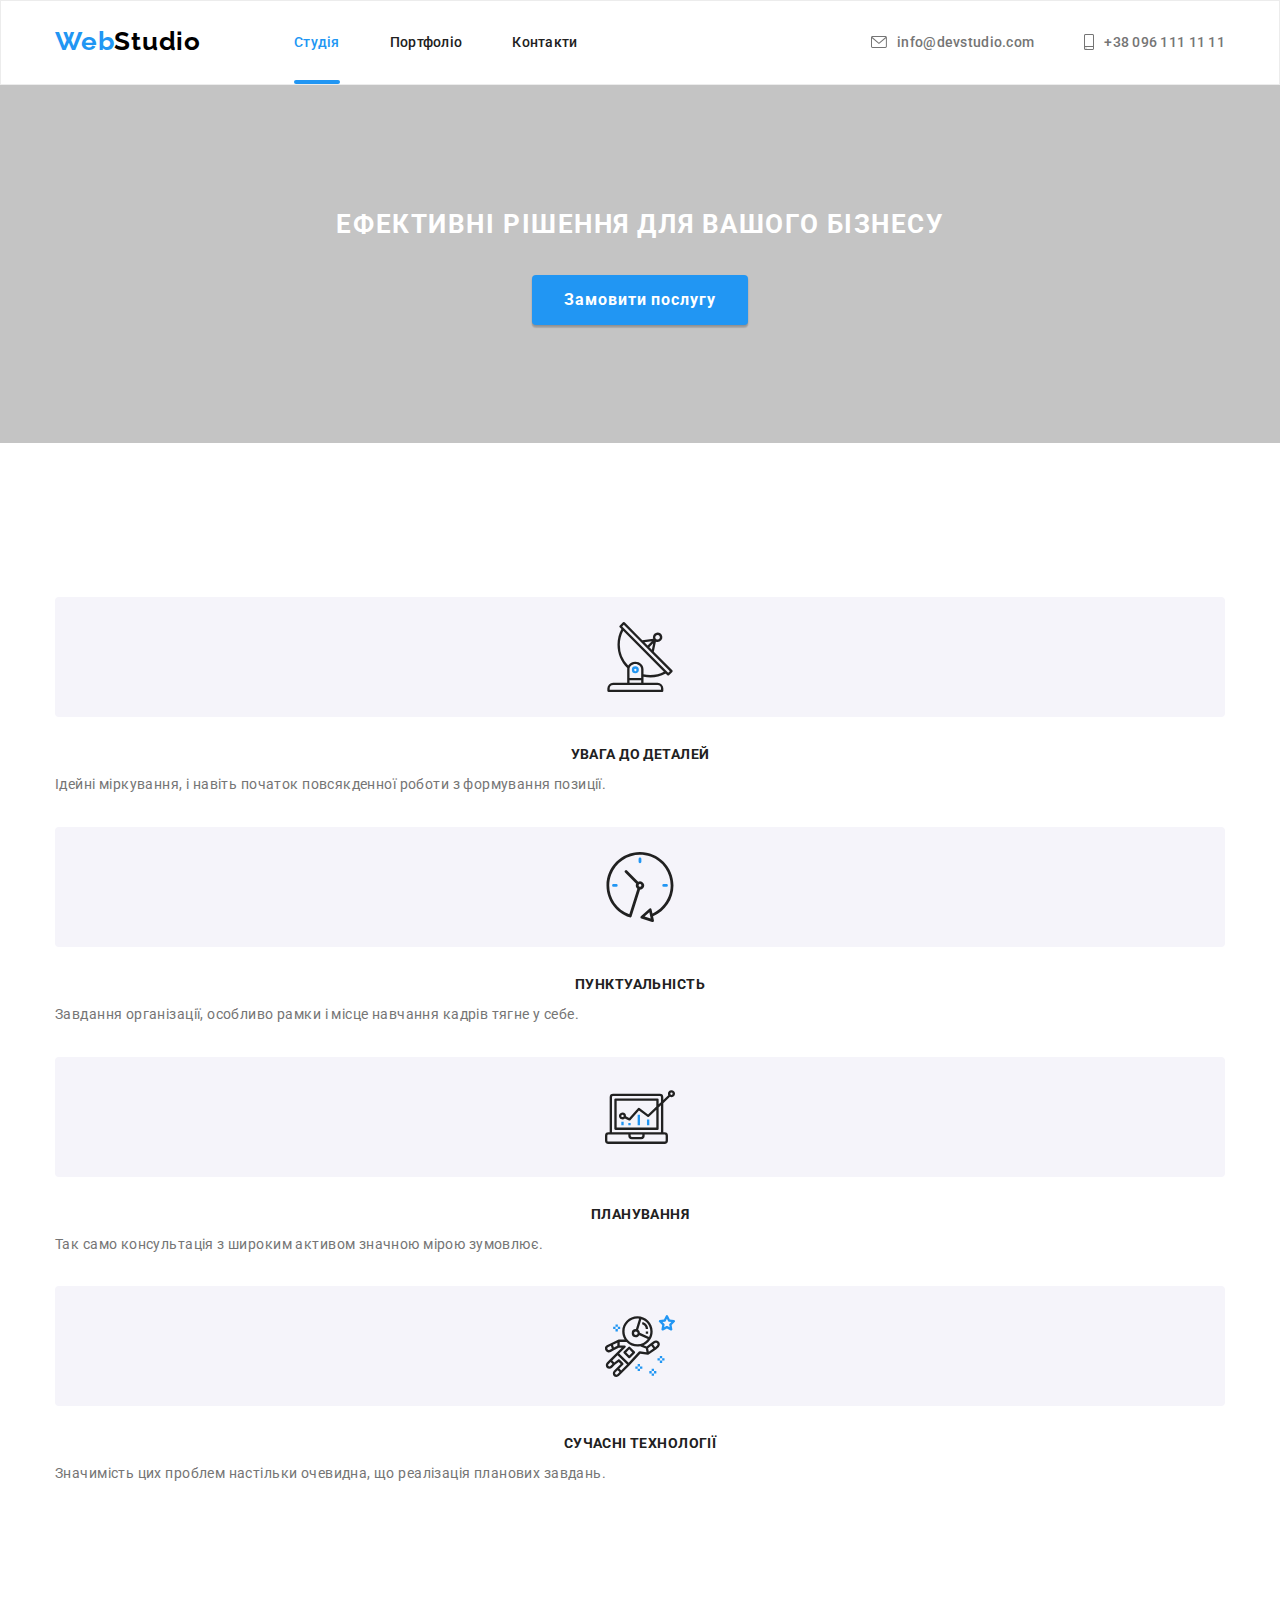
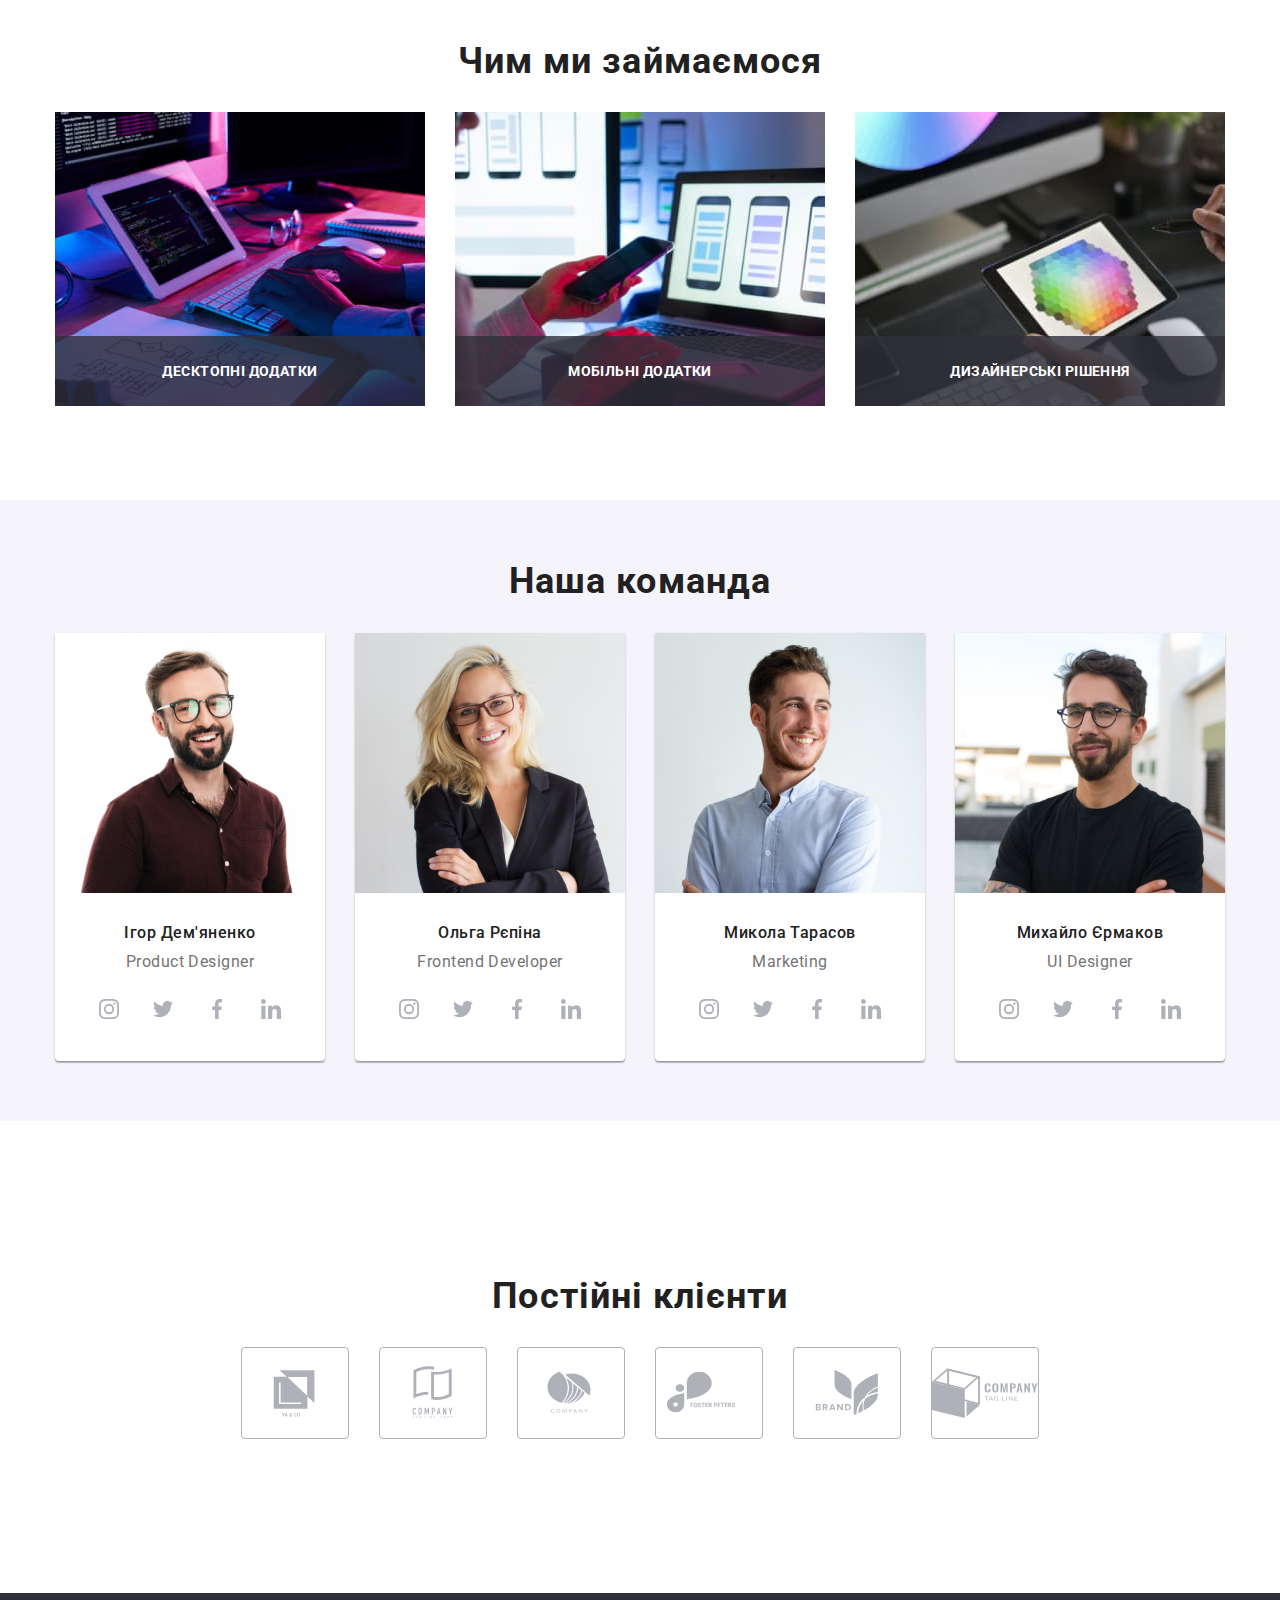
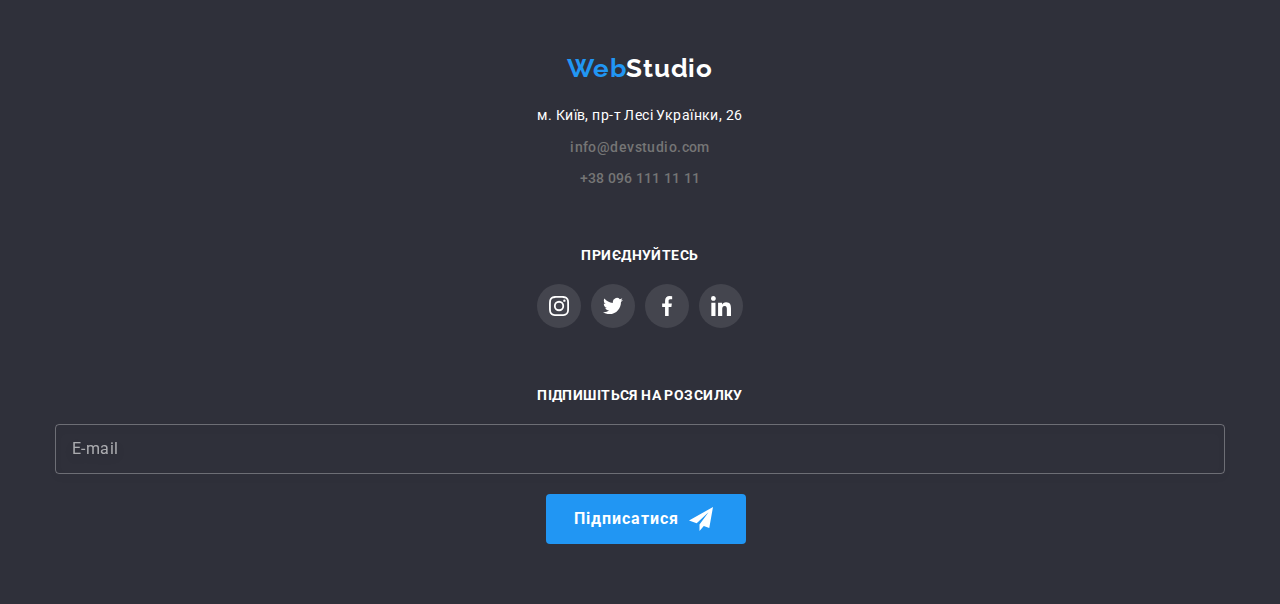
==== index.html @ fabff148 "hw#8" ====
<!DOCTYPE html>
<html lang="uk">

<head>
    <meta charset="UTF-8">
    <meta http-equiv="X-UA-Compatible" content="IE=edge">
    <meta name="viewport" content="width=device-width, initial-scale=1.0">
    <title>WebStudio</title>
    <link rel="stylesheet" href="https://cdn.jsdelivr.net/npm/modern-normalize@1.1.0/modern-normalize.min.css">
    <link rel="preconnect" href="https://fonts.googleapis.com">
    <link rel="preconnect" href="https://fonts.gstatic.com" crossorigin>
    <link
        href="https://fonts.googleapis.com/css2?family=Raleway:wght@700&family=Roboto:wght@400;500;700;900&display=swap"
        rel="stylesheet">
    <link rel="stylesheet" href="./css/main.min.css">
</head>

<body>

    <header class="page-header">
        <div class="container page-header__container">
            <nav class="page-navigation">
                <a href="./index.html" class="logo logo__header link">Web<span
                        class="logo logo__header_studio">Studio</span></a>
                <ul class="menu list">
                    <li class="menu__item">
                        <a href="./index.html" class="menu__link link current">Студія</a>
                    </li>
                    <li class="menu__item">
                        <a href="./portfolio.html" class="menu__link link">Портфоліо</a>
                    </li>
                    <li class="menu__item">
                        <a href="#" class="menu__link link">Контакти</a>
                    </li>
                </ul>
            </nav>
            <button type="button" class="open-mobile-menu-btn js-open-menu"><span class="visually-hidden">Меню</span>
                <svg class="open-mobile-menu-btn__icon" aria-label="Переключатель мобільного меню">
                    <use href="./images/sprite.svg#icon-burger"></use>
                </svg>
            </button>
            <ul class="list list-header">
                <li>
                    <a href="mailto:info@devstudio.com" class="page-header__mail mail link">
                        <svg class="mail__svg" width="16" height="12">
                            <use href="./images/sprite.svg#icon-envelope"></use>
                        </svg>info@devstudio.com</a>
                </li>
                <li>
                    <a href="tel:+380961111111" class="page-header__phone phone link">
                        <svg class="phone__svg" width="10" height="16">
                            <use href="./images/sprite.svg#icon-smartphone"></use>
                        </svg>+38 096 111 11 11</a>
                </li>
            </ul>
        </div>
        <div class="mobile-menu js-menu-container">
            <div class="container mobile-menu__container">
                <button type="button" class="mobile-menu__close-btn js-close-menu"><span class="visually-hidden">Закрити
                        моб
                        меню</span>
                    <svg class="mobile-menu__close-icon" aria-label="Закрити мобільне меню">
                        <use href="./images/sprite.svg#icon-close"></use>
                    </svg>
                </button>
                <nav class="mobile-menu__navigation">
                    <ul class="list mobile-menu__list">
                        <li class="menu__item">
                            <a href="./index.html" class="mobile-menu__list-link link current">Студія</a>
                        </li>
                        <li class="menu__item">
                            <a href="./portfolio.html" class="mobile-menu__list-link link">Портфоліо</a>
                        </li>
                        <li class="menu__item">
                            <a href="#" class="mobile-menu__list-link link">Контакти</a>
                        </li>
                    </ul>
                </nav>
                <div class="mobile-menu__footer">
                    <ul class="mobile-menu__contacts list">
                        <li class="contacts-item">
                            <a href="tel:+380961111111" class="mobile-menu__phone link">
                                +38 096 111 11 11</a>
                        </li>
                        <li class="contacts-item">
                            <a href="mailto:info@devstudio.com" class="mobile-menu__mail link">
                                info@devstudio.com</a>
                        </li>
                    </ul>
                    <ul class="mobile-menu__social-list list">
                        <li class="social-item"><a href="#" class="mobile-menu__social-link after link">Instagram</a>
                        </li>
                        <li class="social-item"><a href="#" class="mobile-menu__social-link after link">Twitter</a></li>
                        <li class="social-item"><a href="#" class="mobile-menu__social-link after link">Facebook</a>
                        </li>
                        <li class="social-item"><a href="#" class="mobile-menu__social-link link">LinkedIn</a></li>
                    </ul>
                </div>
            </div>
        </div>
    </header>
    <main>
        <!--The Hero Section -->

        <section class="hero">

            <div class="container">
                <h1 class="main-header">Ефективні рішення для вашого бізнесу</h1>
                <button class="hero-btn current" type="button" data-modal-open>Замовити послугу</button>
            </div>

        </section>

        <!--The Features section #2-->

        <section class="section">
            <h2 class="visually-hidden">Наші переваги</h2>
            <div class="container">
                <ul class="features-list list">
                    <li class="features-list__item benefits-list-item-first">
                        <div class="features-list__icon">
                            <svg width="70" height="70">
                                <use href="./images/sprite.svg#icon-antenna"></use>
                            </svg>
                        </div>
                        <h3 class="features-list__header">УВАГА ДО ДЕТАЛЕЙ</h3>
                        <p class="features-list__text">Ідейні міркування, і навіть початок повсякденної роботи з
                            формування позиції.</p>
                    </li>
                    <li class=" features-list__item benefits-list-item-second">
                        <div class="features-list__icon">
                            <svg width="70" height="70">
                                <use href="./images/sprite.svg#icon-clock"></use>
                            </svg>
                        </div>
                        <h3 class="features-list__header">ПУНКТУАЛЬНІСТЬ</h3>
                        <p class="features-list__text">Завдання організації, особливо рамки і місце навчання кадрів
                            тягне у
                            себе.</p>
                    </li>
                    <li class="features-list__item benefits-list-item-three">
                        <div class="features-list__icon">
                            <svg width="70" height="70">
                                <use href="./images/sprite.svg#icon-diagram"></use>
                            </svg>
                        </div>
                        <h3 class="features-list__header">ПЛАНУВАННЯ</h3>
                        <p class="features-list__text">Так само консультація з широким активом значною мірою зумовлює.
                        </p>
                    </li>
                    <li class="features-list__item features-list__item-four">
                        <div class="features-list__icon">
                            <svg width="70" height="70">
                                <use href="./images/sprite.svg#icon-astronaut"></use>
                            </svg>
                        </div>
                        <h3 class="features-list__header">СУЧАСНІ ТЕХНОЛОГІЇ</h3>
                        <p class="features-list__text">Значимість цих проблем настільки очевидна, що реалізація планових
                            завдань.</p>
                    </li>
                </ul>
            </div>
        </section>

        <!--The Offers section #3-->
        <section class="section offers">
            <div class="container">
                <h2 class="section-title">Чим ми займаємося</h2>
                <ul class="offers__list list">
                    <li>
                        <div class="offers__wrapper">
                            <img src="./images/box1.jpg" alt="Набор коду на компьютері" width="370">
                            <h3 class="offers__header">Десктопні додатки</h3>
                        </div>

                    </li>
                    <li>
                        <div class="offers__wrapper">
                            <img src="./images/box2.jpg" alt="Розробка мобільного інтерфейсу" width="370">
                            <h3 class="offers__header">Мобільні додатки</h3>
                        </div>
                    </li>
                    <li>
                        <div class="offers__wrapper">
                            <img src="./images/box3.jpg" alt="Розробка додатку на планшеті" width="370">
                            <h3 class="offers__header">Дизайнерські рішення</h3>
                        </div>
                    </li>
                </ul>
            </div>
        </section>

        <section class="section team-section">

            <!--The Teams section #4-->

            <div class="container">
                <h2 class="section-title">Наша команда</h2>
                <ul class="team-section__list list">
                    <li class="team-section__card">
                        <img src="./images/team/member1.jpg" alt="Ігор Дем'яненко" width="270">
                        <h3 class="team-section__manager">Ігор Дем'яненко</h3>
                        <p class="team-section__position">Product Designer</p>
                        <ul class="social-list list">
                            <li class="social-list-item">
                                <a href="#" class="social-list-item-link social-list-item-link-instagram">
                                    <svg aria-label="іконка інстаграму" class="social-list-icon" width="20" height="20">
                                        <use href="./images/sprite.svg#icon-instagram"></use>
                                    </svg>
                                </a>
                            </li>
                            <li class="social-list-item">
                                <a href="#" class="social-list-item-link social-list-item-link-twitter">
                                    <svg aria-label="іконка твіттеру" class="social-list-icon" width="20" height="20">
                                        <use href="./images/sprite.svg#icon-twitter"></use>
                                    </svg>
                                </a>
                            </li>
                            <li class="social-list-item">
                                <a href="#" class="social-list-item-link social-list-item-link-facebook">
                                    <svg aria-label="іконка фейсбуку" class="social-list-icon" width="20" height="20">
                                        <use href="./images/sprite.svg#icon-facebook"></use>
                                    </svg>
                                </a>
                            </li>
                            <li class="social-list-item">
                                <a href="#" class="social-list-item-link social-list-item-link-linkedin">
                                    <svg aria-label="іконка лінкедіну" class="social-list-icon" width="20" height="20">
                                        <use href="./images/sprite.svg#icon-linkedin"></use>
                                    </svg>
                                </a>
                            </li>
                        </ul>
                    </li>
                    <li class="team-section__card">
                        <img src="./images/team/member2.jpg" alt="Ольга Репіна" width="270">
                        <h3 class="team-section__manager">Ольга Рєпіна</h3>
                        <p class="team-section__position">Frontend Developer</p>
                        <ul class="social-list list">
                            <li class="social-list-item">
                                <a href="#" class="social-list-item-link social-list-item-link-instagram">
                                    <svg aria-label="іконка інстаграму" class="social-list-icon" width="20" height="20">
                                        <use href="./images/sprite.svg#icon-instagram"></use>
                                    </svg>
                                </a>
                            </li>
                            <li class="social-list-item">
                                <a href="#" class="social-list-item-link social-list-item-link-twitter">
                                    <svg aria-label="іконка твіттеру" class="social-list-icon" width="20" height="20">
                                        <use href="./images/sprite.svg#icon-twitter"></use>
                                    </svg>
                                </a>
                            </li>
                            <li class="social-list-item">
                                <a href="#" class="social-list-item-link social-list-item-link-facebook">
                                    <svg aria-label="іконка фейсбуку" class="social-list-icon" width="20" height="20">
                                        <use href="./images/sprite.svg#icon-facebook"></use>
                                    </svg>
                                </a>
                            </li>
                            <li class="social-list-item">
                                <a href="#" class="social-list-item-link social-list-item-link-linkedin">
                                    <svg aria-label="іконка лінкедіну" class="social-list-icon" width="20" height="20">
                                        <use href="./images/sprite.svg#icon-linkedin"></use>
                                    </svg>
                                </a>
                            </li>
                        </ul>
                    </li>
                    <li class="team-section__card">
                        <img src="./images/team/member3.jpg" alt="Микола Тарасов" width="270">
                        <h3 class="team-section__manager">Микола Тарасов</h3>
                        <p class="team-section__position">Marketing</p>
                        <ul class="social-list list">
                            <li class="social-list-item">
                                <a href="#" class="social-list-item-link social-list-item-link-instagram">
                                    <svg aria-label="іконка інстаграму" class="social-list-icon" width="20" height="20">
                                        <use href="./images/sprite.svg#icon-instagram"></use>
                                    </svg>
                                </a>
                            </li>
                            <li class="social-list-item">
                                <a href="#" class="social-list-item-link social-list-item-link-twitter">
                                    <svg aria-label="іконка твіттеру" class="social-list-icon" width="20" height="20">
                                        <use href="./images/sprite.svg#icon-twitter"></use>
                                    </svg>
                                </a>
                            </li>
                            <li class="social-list-item">
                                <a href="#" class="social-list-item-link social-list-item-link-facebook">
                                    <svg aria-label="іконка фейсбуку" class="social-list-icon" width="20" height="20">
                                        <use href="./images/sprite.svg#icon-facebook"></use>
                                    </svg>
                                </a>
                            </li>
                            <li class="social-list-item">
                                <a href="#" class="social-list-item-link social-list-item-link-linkedin">
                                    <svg aria-label="іконка лінкедіну" class="social-list-icon" width="20" height="20">
                                        <use href="./images/sprite.svg#icon-linkedin"></use>
                                    </svg>
                                </a>
                            </li>
                        </ul>
                    </li>
                    <li class="team-section__card">
                        <img src="./images/team/member4.jpg" alt="Михайло Єрмаков" width="270">
                        <h3 class="team-section__manager">Михайло Єрмаков</h3>
                        <p class="team-section__position">UI Designer</p>
                        <ul class="social-list list">
                            <li class="social-list-item">
                                <a href="#" class="social-list-item-link social-list-item-link-instagram">
                                    <svg aria-label="іконка інстаграму" class="social-list-icon" width="20" height="20">
                                        <use href="./images/sprite.svg#icon-instagram"></use>
                                    </svg>
                                </a>
                            </li>
                            <li class="social-list-item">
                                <a href="#" class="social-list-item-link social-list-item-link-twitter">
                                    <svg aria-label="іконка твіттеру" class="social-list-icon" width="20" height="20">
                                        <use href="./images/sprite.svg#icon-twitter"></use>
                                    </svg>
                                </a>
                            </li>
                            <li class="social-list-item">
                                <a href="#" class="social-list-item-link social-list-item-link-facebook">
                                    <svg aria-label="іконка фейсбуку" class="social-list-icon" width="20" height="20">
                                        <use href="./images/sprite.svg#icon-facebook"></use>
                                    </svg>
                                </a>
                            </li>
                            <li class="social-list-item">
                                <a href="#" class="social-list-item-link social-list-item-link-linkedin">
                                    <svg aria-label="іконка лінкедіну" class="social-list-icon" width="20" height="20">
                                        <use href="./images/sprite.svg#icon-linkedin"></use>
                                    </svg>
                                </a>
                            </li>
                        </ul>
                    </li>
                </ul>
            </div>
        </Section>

        <!--Clients section-->

        <section class="section clients-section">
            <div class="container">
                <h2 class="section-title">Постійні клієнти</h2>
                <ul class="clients-section__list list">
                    <li class="clients-list-item">
                        <a href="#" class="clients-list-item-link">
                            <svg aria-label="іконка клієнта" class="clients-list-icon" width="106" height="60">
                                <use href="./images/sprite.svg#icon-client1"></use>
                            </svg>
                        </a>
                    </li>
                    <li class="clients-list-item">
                        <a href="#" class="clients-list-item-link">
                            <svg aria-label="іконка клієнта" class="clients-list-icon" width="106" height="60">
                                <use href="./images/sprite.svg#icon-client2"></use>
                            </svg>
                        </a>
                    </li>
                    <li class="clients-list-item">
                        <a href="#" class="clients-list-item-link">
                            <svg aria-label="іконка клієнта" class="clients-list-icon" width="106" height="60">
                                <use href="./images/sprite.svg#icon-client3"></use>
                            </svg>
                        </a>
                    </li>
                    <li class="clients-list-item">
                        <a href="#" class="clients-list-item-link">
                            <svg aria-label="іконка клієнта" class="clients-list-icon" width="106" height="60">
                                <use href="./images/sprite.svg#icon-client4"></use>
                            </svg>
                        </a>
                    </li>
                    <li class="clients-list-item">
                        <a href="#" class="clients-list-item-link">
                            <svg aria-label="іконка клієнта" class="clients-list-icon" width="106" height="60">
                                <use href="./images/sprite.svg#icon-client5"></use>
                            </svg>
                        </a>
                    </li>
                    <li class="clients-list-item">
                        <a href="#" class="clients-list-item-link">
                            <svg aria-label="іконка клієнта" class="clients-list-icon" width="106" height="60">
                                <use href="./images/sprite.svg#icon-client6"></use>
                            </svg>
                        </a>
                    </li>
                </ul>
            </div>
        </section>

    </main>

    <footer class="footer">

        <div class="container footer__container">
            <div class="footer__list-address">
                <a href="./index.html" class="logo link">Web<span class="logo logo__footer-studio">Studio</span></a>
                <address class="footer__address address">
                    <ul class="footer__adress-list list">
                        <li class="footer-li"><a class="address-link link" href="https://goo.gl/maps/CPtrU1FHBa2aNyZL9 "
                                target="_blank" rel="noopener noreferrer nofollow">м. Київ, пр-т Лесі
                                Українки, 26</a>
                        <li class="footer-li"><a href="mailto:info@devstudio.com" class="mail link">
                                info@devstudio.com</a></li>
                        <li class="footer-li"><a href="tel:+380961111111" class="phone link">+38 096 111 11 11</a></li>
                    </ul>
                </address>
            </div>
            <div class="footer-list-social">
                <h3 class="footer-header">ПРИЄДНУЙТЕСЬ</h3>
                <ul class="social-list list">
                    <li class="social-list-item">
                        <a href="#" class="social-list-item-link social-list-item-link-instagram link-footer">
                            <svg aria-label="іконка інстаграму" class="social-list-icon-footer" width="20" height="20">
                                <use href="./images/sprite.svg#icon-instagram"></use>
                            </svg>
                        </a>
                    </li>
                    <li class="social-list-item">
                        <a href="#" class="social-list-item-link social-list-item-link-twitter link-footer">
                            <svg aria-label="іконка твіттеру" class="social-list-icon-footer" width="20" height="20">
                                <use href="./images/sprite.svg#icon-twitter"></use>
                            </svg>
                        </a>
                    </li>
                    <li class="social-list-item">
                        <a href="#" class="social-list-item-link social-list-item-link-facebook link-footer">
                            <svg aria-label="іконка фейсбуку" class="social-list-icon-footer" width="20" height="20">
                                <use href="./images/sprite.svg#icon-facebook"></use>
                            </svg>
                        </a>
                    </li>
                    <li class="social-list-item">
                        <a href="#" class="social-list-item-link social-list-item-link-linkedin link-footer">
                            <svg aria-label="іконка лінкедіну" class="social-list-icon-footer" width="20" height="20">
                                <use href="./images/sprite.svg#icon-linkedin"></use>
                            </svg>
                        </a>
                    </li>
                </ul>
            </div>

            <div class="footer-list-input">

                <form class="footer-form">

                    <label class="footer-form__label">
                        <span class="footer-list-input-title">Підпишіться на розсилку</span>
                        <input type="email" name="user_email" class="footer-email-input" placeholder="E-mail">
                    </label>
                    <button type="submit" class="footer-form-submit">Підписатися
                        <svg class="footer-submit-icon" width="24px" height="24px">
                            <use href="./images/sprite.svg#icon-send"></use>
                        </svg>
                    </button>

                </form>

            </div>
        </div>

    </footer>



    <div class="backdrop is-hidden" data-modal>
        <div class="modal">
            <button type="button" class="modal-close-btn" data-modal-close><span class="visually-hidden">Закрити</span>
                <svg class="modal-close-icon" width="18px" height="18px">
                    <use href="./images/sprite.svg#icon-close"></use>
                </svg>
            </button>
            <p class="modal-form-title">Залиште свої дані, ми вам передзвонимо</p>
            <form class="modal-form">
                <label class="modal-form-field">
                    <span class="modal-form-input-desc">Ім'я</span>
                    <span class="modal-form-input-wrapper">
                        <input type="text" name="user_name" class="modal-form-input" required
                            pattern="a-zA-Zа-яА-ЯіІїЇ]+">
                        <svg class="modal-form-input-icon" width="18px" height="18px">
                            <use href="./images/sprite.svg#icon-person"></use>
                        </svg>
                    </span>
                </label>
                <label class="modal-form-field">
                    <span class="modal-form-input-desc">Телефон</span>
                    <span class="modal-form-input-wrapper">
                        <input type="tel" name="user_phone" class="modal-form-input" required
                            pattern="[0-9]{3}-[0-9]{3}-[0-9]{2}-[0-9]{2}" title="xxx-xxx-xx-xx">
                        <svg class="modal-form-input-icon" width="18px" height="18px">
                            <use href="./images/sprite.svg#icon-phone"></use>
                        </svg>
                    </span>
                </label>
                <label class="modal-form-field">
                    <span class="modal-form-input-desc">Пошта</span>
                    <span class="modal-form-input-wrapper">
                        <input type="email" name="user_email" class="modal-form-input" required>
                        <svg class="modal-form-input-icon" width="18px" height="18px">
                            <use href="./images/sprite.svg#icon-email"></use>
                        </svg>
                    </span>
                </label>
                <label class="modal-form-field-desc">
                    <span class="modal-form-input-desc">Коментар</span>
                    <textarea name="user_message" class="modal-form-message" placeholder="Введіть текст"></textarea>
                </label>
                <label class="modal-form-check-field">
                    <input type="checkbox" name="user_policy" class="modal-form-check visually-hidden" required>
                    <svg class="modal-form-own-checkbox" width="16" height="15">
                        <use href="./images/sprite.svg#icon-checkbox"></use>
                    </svg>
                    <span class="modal-form-own-checkbox-desc">
                        Погоджуюся з розсилкою та приймаю</span>
                    &nbsp;<a href="#" class="link">
                        <span class="modal-form-own-checkbox-user">Умови договору</span></a>
                </label>
                <button type="submit" class="modal-form-submit">Відправити</button>
            </form>
        </div>
    </div>

    <script src="./js/mobile-menu.js"></script>

    <script src="./js/modal.js"></script>

</body>

</html>
---- css/main.min.css ----
:root{--primary-font: "Roboto", sans-serif;--secondary-font: "Raleway", sans-serif;--primary-text-color-theme-light: #212121;--secodary-text-color-theme-light: #757575;--primary-text-color-theme-dark: #ffffff;--bacground-text-color-theme-dark: #2f303a;--logo-header-color: #000000;--border-header-color: #ececec;--accent-color: #2196f3;--background-four-color: #f5f4fa;--background-color: #f5f5f5;--background-color-header: #c4c4c4;--svg-icon-color: #afb1b8;--background-overlay: rgba(33, 150, 243, 0.9);--transition-dur-and-func: 250ms cubic-bezier(0.4, 0, 0.2, 1)}.modal-form-submit,.footer-form-submit,.hero-btn{font-size:16px;line-height:1.88;text-align:center;letter-spacing:.06em}.visually-hidden{position:absolute;white-space:nowrap;width:1px;height:1px;overflow:hidden;border:0;padding:0;clip:rect(0 0 0 0);clip-path:inset(50%);margin:-1px}h1,h2,h3,p{margin-top:0;margin-bottom:0;padding-left:0}ul{margin-top:0;margin-bottom:0;padding-left:0}.link,.list-portfolio{text-decoration:none}.list{list-style:none}img{display:block;max-width:100%;height:auto}button{cursor:pointer}address{font-style:normal}body{color:var(--secodary-text-color-theme-light);font-family:var(--primary-font);font-size:14px;line-height:1.33;letter-spacing:.02em}@media screen and (min-width: 768px){.section{padding-top:94px;padding-bottom:94px}}.container{padding-left:15px;padding-right:15px}@media screen and (min-width: 480px){.container{width:480px;margin-left:auto;margin-right:auto}}@media screen and (min-width: 768px){.container{width:768px}}@media screen and (min-width: 1200px){.container{width:1200px}}.open-btn.current,.hero-btn.current{color:var(--primary-text-color-theme-dark);background-color:var(--accent-color);box-shadow:0px 3px 1px rgba(0,0,0,.1),0px 1px 2px rgba(0,0,0,.08),0px 2px 2px rgba(0,0,0,.12)}.link.current{color:var(--accent-color)}.logo{font-family:var(--secondary-font);font-weight:700;font-size:26px;line-height:1.19;letter-spacing:.03em;color:var(--accent-color)}.mobile-menu{position:fixed;top:0;left:0;z-index:100;width:100%;height:100%;background-color:var(--primary-text-color-theme-dark);opacity:0;visibility:hidden;pointer-events:none;transition:opacity var(--transition-dur-and-func),visibility var(--transition-dur-and-func)}.mobile-menu.is-open{opacity:1;visibility:visible;pointer-events:auto}@media screen and (min-width: 768px){.mobile-menu{display:none}}.mobile-menu__container{position:relative;padding-left:40px;display:flex;flex-direction:column;height:100vh}.mobile-menu__navigation{padding-top:48px}.mobile-menu__close-btn{position:absolute;top:10px;right:15px;line-height:0;background-color:rgba(0,0,0,0);border:0;padding:0}.mobile-menu__close-btn:hover,.mobile-menu__close-btn:focus{fill:var(--accent-color)}.mobile-menu__close-icon{width:40px;height:40px;transition:fill var(--transition-dur-and-func)}.mobile-menu__footer{margin-top:auto;padding-bottom:48px}.mobile-menu__list-link{font-weight:500;font-size:40px;line-height:1.18;text-align:center;letter-spacing:.02em;color:var(--primary-text-color-theme-light)}.mobile-menu__contacts{margin-bottom:64px}.contacts-item{display:inline-block}.contacts-item:not(:last-child){margin-bottom:32px}.mobile-menu__phone{font-weight:500;font-size:28px;line-height:1.18px;letter-spacing:.02em;color:var(--accent-color)}@media screen and (min-width: 408px){.mobile-menu__phone{font-size:34px}}.mobile-menu__mail{font-weight:500;font-size:24px;line-height:1.17px;letter-spacing:.02em;color:var(--secodary-text-color-theme-light)}.mobile-menu__social-list{display:flex;gap:10px}.mobile-menu__social-link{font-weight:500;font-size:12px;line-height:1.22;letter-spacing:.02em;color:var(--accent-color)}.mobile-menu__social-link.after::after{content:"";margin-left:10px;border:1px solid rgba(33,33,33,.2);transform:rotate(90deg)}@media screen and (min-width: 408px){.mobile-menu__social-link{font-size:18px}}.mail{display:flex;align-items:center;font-weight:500;font-size:14px;color:var(--secodary-text-color-theme-light);transition:color var(--transition-dur-and-func)}.mail:hover,.mail:focus{color:var(--accent-color)}.phone{display:flex;align-items:center;font-weight:500;font-size:14px;color:var(--secodary-text-color-theme-light);transition:color var(--transition-dur-and-func)}.phone:hover,.phone:focus{color:var(--accent-color)}.menu{display:none}.menu__item:not(:last-child){margin-bottom:32px}@media screen and (min-width: 768px){.menu{display:flex;column-gap:50px;align-items:center}}@media screen and (min-width: 768px){.menu__item:not(:last-child){margin-bottom:0}}.menu__link{font-weight:500;color:var(--primary-text-color-theme-light);transition:color var(--transition-dur-and-func);position:relative;display:inline-block;padding-top:32px;padding-bottom:32px}.menu__link:hover,.menu__link:focus{color:var(--accent-color)}.menu__link.current::after{content:"";position:absolute;width:100%;height:4px;bottom:0;left:0;border-radius:2px;background-color:currentColor}.section-title{font-size:36px;line-height:1.17;margin-bottom:30px;text-align:center;letter-spacing:.03em;color:var(--primary-text-color-theme-light)}.social-list{display:flex;column-gap:10px;justify-content:center;padding-bottom:30px}.social-list-item-link{display:flex;width:44px;height:44px;border-radius:50%;justify-content:center;align-items:center;transition:background-color var(--transition-dur-and-func)}.social-list-item-link:hover,.social-list-item-link:focus{background-color:var(--accent-color)}.social-list-item-link:hover .social-list-icon,.social-list-item-link:focus .social-list-icon{fill:var(--primary-text-color-theme-dark)}.social-list-icon{fill:var(--svg-icon-color);transition:fill var(--transition-dur-and-func)}.logo__header_studio{color:var(--logo-header-color)}.page-navigation .link.current{color:var(--accent-color)}.page-header{padding-top:10px;padding-bottom:10px;border:1px solid var(--border-header-color)}@media screen and (min-width: 768px){.page-header{padding:0}}.list-header{display:none}@media screen and (min-width: 768px){.list-header{display:flex;flex-direction:column;gap:10px;margin-left:auto}}@media screen and (min-width: 1200px){.list-header{display:flex;flex-direction:row;column-gap:50px}}.page-header__container{display:flex;align-items:center;justify-content:space-between}.open-mobile-menu-btn{line-height:0;border:none;background-color:rgba(0,0,0,0);padding:0}.open-mobile-menu-btn:hover,.open-mobile-menu-btn:focus{fill:var(--accent-color)}@media screen and (min-width: 768px){.open-mobile-menu-btn{display:none}}.open-mobile-menu-btn__icon{width:40px;height:40px}@media screen and (min-width: 768px){.page-navigation{display:flex;align-items:center}}@media screen and (min-width: 768px){.logo__header{margin-right:83px;padding-top:24px;padding-bottom:25px}}@media screen and (min-width: 1200px){.logo__header{margin-right:93px}}@media screen and (min-width: 768px){.phone__svg,.mail__svg{fill:currentColor;margin-right:10px}}.hero{padding:118px 0;margin-bottom:60px;text-align:center;background-color:var(--background-color-header)}.main-header{font-size:26px;line-height:1.62;text-align:center;letter-spacing:.06em;text-transform:uppercase;color:var(--primary-text-color-theme-dark);margin-bottom:30px}.hero-btn{font-weight:700;box-shadow:0px 4px 4px rgba(0,0,0,.15);border-radius:4px;border:none;padding:10px 32px;min-width:200px;min-height:50px;transition:color var(--transition-dur-and-func),background-color var(--transition-dur-and-func)}.hero-btn:hover,.hero-btn:focus{color:var(--primary-text-color-theme-dark);background-color:var(--accent-color)}.features-list__icon{display:flex;height:120px;justify-content:center;align-items:center;border-radius:4px;margin-bottom:30px;background-color:var(--background-four-color)}.features-list__header{font-size:14px;line-height:1.14;text-align:center;margin-bottom:10px;letter-spacing:.03em;text-transform:uppercase;color:var(--primary-text-color-theme-light)}.features-list__text{line-height:1.71;letter-spacing:.03em}.features-list__item:not(:last-child){margin-bottom:30px}.features-list__item-four{margin-bottom:60px}.offers{padding-top:0px}@media screen and (max-width: 1199px){.offers{display:none}}.offers__list{display:flex;align-items:center;gap:30px}.offers__wrapper{position:relative}.offers__header{position:absolute;bottom:0;width:100%;padding:27px 0;font-weight:700;font-size:14px;line-height:1.1428571429;text-align:center;letter-spacing:.03em;text-transform:uppercase;background:rgba(47,48,58,.8);color:var(--primary-text-color-theme-dark)}.team-section{background-color:var(--background-four-color);padding:60px 0;margin-bottom:60px}.team-section__card{box-shadow:0px 1px 3px rgba(0,0,0,.12),0px 1px 1px rgba(0,0,0,.14),0px 2px 1px rgba(0,0,0,.2);border-radius:0px 0px 4px 4px;background-color:var(--primary-text-color-theme-dark)}.team-section__manager{font-weight:500;font-size:16px;line-height:1.1875;text-align:center;letter-spacing:.03em;padding-top:30px;margin-bottom:10px;color:var(--primary-text-color-theme-light)}.team-section__position{font-size:16px;line-height:1.19;text-align:center;letter-spacing:.03em;margin-bottom:16px}@media screen and (min-width: 1200px){.team-section__list{display:flex;gap:30px}}.clients-section{margin-bottom:60px}.clients-section__list{display:flex;justify-content:center;flex-wrap:wrap;gap:30px}.clients-section__list-item{width:calc((100% - 30px)/2)}.clients-section__list{display:flex;column-gap:30px;justify-content:center}.clients-list-item-link{display:flex;width:100%;height:92px;justify-content:center;align-items:center;border:1px solid var(--svg-icon-color);border-radius:4px;transition:border var(--transition-dur-and-func)}.clients-list-item-link:hover,.clients-list-item-link:focus{border:1px solid var(--accent-color)}.clients-list-icon{justify-content:center;align-items:center;fill:var(--svg-icon-color);transition:fill var(--transition-dur-and-func)}.clients-list-item-link:hover .clients-list-icon,.clients-list-item-link:focus .clients-list-icon{fill:var(--accent-color)}.footer{padding-top:60px;padding-bottom:60px;background-color:var(--bacground-text-color-theme-dark)}.footer__container{display:flex;flex-direction:column;align-items:center}.footer__list-address{display:flex;flex-direction:column;align-items:center;margin-bottom:60px}.footer-form__label{width:100%}.footer__address{margin-top:20px}.footer__adress-list{display:flex;flex-direction:column;align-items:center}.address-link{font-size:14px;line-height:1.71px;letter-spacing:.03em;color:var(--primary-text-color-theme-dark)}.logo__footer-studio{color:var(--primary-text-color-theme-dark)}.footer-li:not(:last-child){margin-bottom:9px;line-height:1.7;letter-spacing:.03em}.footer-header{font-size:14px;line-height:1.14;margin-bottom:20px;letter-spacing:.03em;text-align:center;text-transform:uppercase;color:var(--primary-text-color-theme-dark)}.link-footer{background-color:rgba(255,255,255,.1)}.footer-list-social{margin-bottom:60px}.social-list-icon-footer{fill:var(--primary-text-color-theme-dark)}.footer .social-list{padding-bottom:0}.footer-list-input{width:100%}.footer-list-input-title{display:block;font-weight:700;font-size:14px;line-height:1.14;letter-spacing:.03em;text-align:center;text-transform:uppercase;color:var(--primary-text-color-theme-dark);margin-bottom:20px}.footer-form{display:flex;flex-direction:column;width:100%;align-items:center}.footer-email-input{width:100%;height:50px;padding-left:16px;background-color:rgba(0,0,0,0);color:var(--primary-text-color-theme-dark);border:1px solid rgba(255,255,255,.3);filter:drop-shadow(0px 4px 4px rgba(0, 0, 0, 0.15));border-radius:4px}.footer-email-input::placeholder{font-weight:400;font-size:16px;line-height:1.25;display:flex;align-items:center;letter-spacing:.03em;color:rgba(255,255,255,.6)}.footer-form__label{margin-bottom:20px}.footer-form-submit{width:200px;height:50px;text-align:center;display:flex;align-items:center;font-weight:700;color:var(--primary-text-color-theme-dark);border:rgba(0,0,0,0);border-radius:4px;margin-left:12px;margin-top:auto;padding:10px 28px;background-color:var(--accent-color)}.footer-form-submit:hover,.footer-form-submit:focus{box-shadow:0px 4px 4px rgba(0,0,0,.15)}.footer-submit-icon{margin-left:10px;fill:var(--primary-text-color-theme-dark)}.list-portfolio{display:block;color:var(--secodary-text-color-theme-light);transition:box-shadow var(--transition-dur-and-func)}.list-portfolio:hover,.list-portfolio:focus{box-shadow:0px 1px 1px rgba(0,0,0,.12),0px 4px 4px rgba(0,0,0,.06),1px 4px 6px rgba(0,0,0,.16)}.portfolio-header{font-size:18px;line-height:2;letter-spacing:.06em;margin-bottom:4px;color:var(--primary-text-color-theme-light)}.potfolio-href{font-weight:400;font-size:16px;line-height:1.875;letter-spacing:.03em}.filters{margin-bottom:40px}@media screen and (max-width: 767px){.filters{max-width:342px;margin-top:60px}}@media screen and (min-width: 768px){.filters{display:flex;gap:8px;justify-content:center;margin-bottom:50px}}@media screen and (max-width: 767px){.filters__list{display:inline;line-height:0}}.open-btn{font-weight:500;font-size:16px;line-height:1.63;text-align:center;letter-spacing:.03em;align-items:center;border-radius:4px;border:none;padding:6px 22px;transition:color var(--transition-dur-and-func),background-color var(--transition-dur-and-func),box-shadow var(--transition-dur-and-func)}.open-btn:hover,.open-btn:focus{color:var(--primary-text-color-theme-dark);background-color:var(--accent-color);box-shadow:0px 3px 1px rgba(0,0,0,.1),0px 1px 2px rgba(0,0,0,.08),0px 2px 2px rgba(0,0,0,.12)}@media screen and (max-width: 767px){.open-btn{margin-right:4px;margin-bottom:15px}}.open-btn.current{padding:6px 25px}@media screen and (min-width: 1200px){.cards-portfolio-list{display:flex;flex-wrap:wrap;gap:30px}}@media screen and (min-width: 1200px){.portfolio-item{width:calc((100% - 60px)/3)}}.portfolio-item-title{padding:20px 24px;border:1px solid #eee}.overlay{position:absolute;top:0;left:0;width:100%;height:101%;font-weight:400;font-size:18px;line-height:1.56;letter-spacing:.03em;padding:63px 24px;overflow:auto;transform:translateY(100%);transition:transform var(--transition-dur-and-func);color:var(--primary-text-color-theme-dark);background-color:var(--background-overlay)}.list-portfolio:hover .overlay,.list-portfolio:focus .overlay{transform:translateY(0%)}.img-portfolio-wrapper{position:relative;overflow:hidden}.backdrop{position:fixed;top:0;left:0;width:100%;height:100%;z-index:100;background-color:rgba(0,0,0,.2);transition:opacity var(--transition-dur-and-func),visibility var(--transition-dur-and-func);padding:93px 15px;overflow-y:scroll}.backdrop.is-hidden{visibility:hidden;opacity:0;pointer-events:none}.modal{position:relative;padding:40px;background-color:var(--primary-text-color-theme-dark);box-shadow:0px 1px 3px rgba(0,0,0,.12),0px 1px 1px rgba(0,0,0,.14),0px 2px 1px rgba(0,0,0,.2);border-radius:4px}@media screen and (min-width: 450px){.modal{position:absolute;top:50%;left:50%;transform:translate(-50%, -50%);max-width:450px;width:100%}}@media screen and (min-width: 1200px){.modal{max-width:528px}}.modal-close-btn{position:absolute;top:8px;right:8px;display:flex;align-items:center;justify-content:center;width:30px;height:30px;border-radius:50%;background-color:rgba(0,0,0,0);border:1px solid rgba(0,0,0,.1);padding:0}.modal-close-icon{transition:fill var(--transition-dur-and-func)}.modal-close-btn:hover .modal-close-icon,.modal-close-btn:focus .modal-close-icon{fill:var(--accent-color)}.modal-form-title{font-weight:700;font-size:20px;line-height:1.15;text-align:center;letter-spacing:.03em;margin-bottom:12px;color:var(--primary-text-color-theme-light)}.modal-form{display:flex;flex-direction:column}.modal-form-input-desc{display:block;font-weight:400;font-size:12px;line-height:1.17;letter-spacing:.01em;margin-bottom:4px;color:var(--secodary-text-color-theme-light)}.modal-form-field{margin-bottom:10px}.modal-form-input{width:100%;height:40px;padding-left:42px;border:1px solid rgba(33,33,33,.2);border-radius:4px;transition:border-color var(--transition-dur-and-func)}.modal-form-input:focus{outline:none;border-color:var(--accent-color)}.modal-form-input-wrapper{position:relative;display:block}.modal-form-input-icon{position:absolute;top:50%;left:12px;transform:translateY(-50%);transition:fill var(--transition-dur-and-func)}.modal-form-input:focus+.modal-form-input-icon{fill:var(--accent-color)}.modal-form-field-desc{margin-bottom:20px}.modal-form-message{display:block;width:100%;height:120px;resize:none;padding:12px 16px;border:1px solid rgba(33,33,33,.2);border-radius:4px;transition:border-color var(--transition-dur-and-func)}.modal-form-message::placeholder{font-weight:400;font-size:12px;line-height:1.17;letter-spacing:.01em;color:rgba(117,117,117,.5)}.modal-form-message:focus{outline:none;border-color:var(--accent-color)}.modal-form-check-field{display:flex;justify-content:center;align-items:center;margin-bottom:30px}.modal-form-own-checkbox{border:2px solid var(--primary-text-color-theme-light);border-radius:2px;fill:rgba(0,0,0,0);cursor:pointer;margin-right:8px;transition:fill var(--transition-dur-and-func),background-color var(--transition-dur-and-func)}.modal-form-check:checked+.modal-form-own-checkbox{background-color:var(--accent-color);fill:var(--primary-text-color-theme-dark);border:none}.modal-form-check:focus+.modal-form-own-checkbox{box-shadow:0 0 0 2px rgba(0,0,0,.25)}.modal-form-own-checkbox-desc{font-weight:400;font-size:12px;line-height:1.17;letter-spacing:.03em;color:var(--secodary-text-color-theme-light)}@media screen and (min-width: 1200px){.modal-form-own-checkbox-desc{font-size:14px;line-height:1.71}}.modal-form-own-checkbox-user{font-weight:400;font-size:12px;line-height:1.17;letter-spacing:.03em;text-decoration-line:underline;color:var(--accent-color)}@media screen and (min-width: 1200px){.modal-form-own-checkbox-user{font-size:14px;line-height:1.71}}.modal-form-submit{display:flex;align-items:center;font-weight:700;align-self:center;box-shadow:0px 4px 4px rgba(0,0,0,.15);border-radius:4px;border:none;padding:10px 52px;min-width:200px;min-height:50px;color:var(--primary-text-color-theme-dark);background-color:var(--accent-color);transition:color var(--transition-dur-and-func),background-color var(--transition-dur-and-func)}.modal-form-submit:hover,.modal-form-submit:focus{color:var(--primary-text-color-theme-dark);background-color:var(--accent-color)}/*# sourceMappingURL=main.min.css.map */
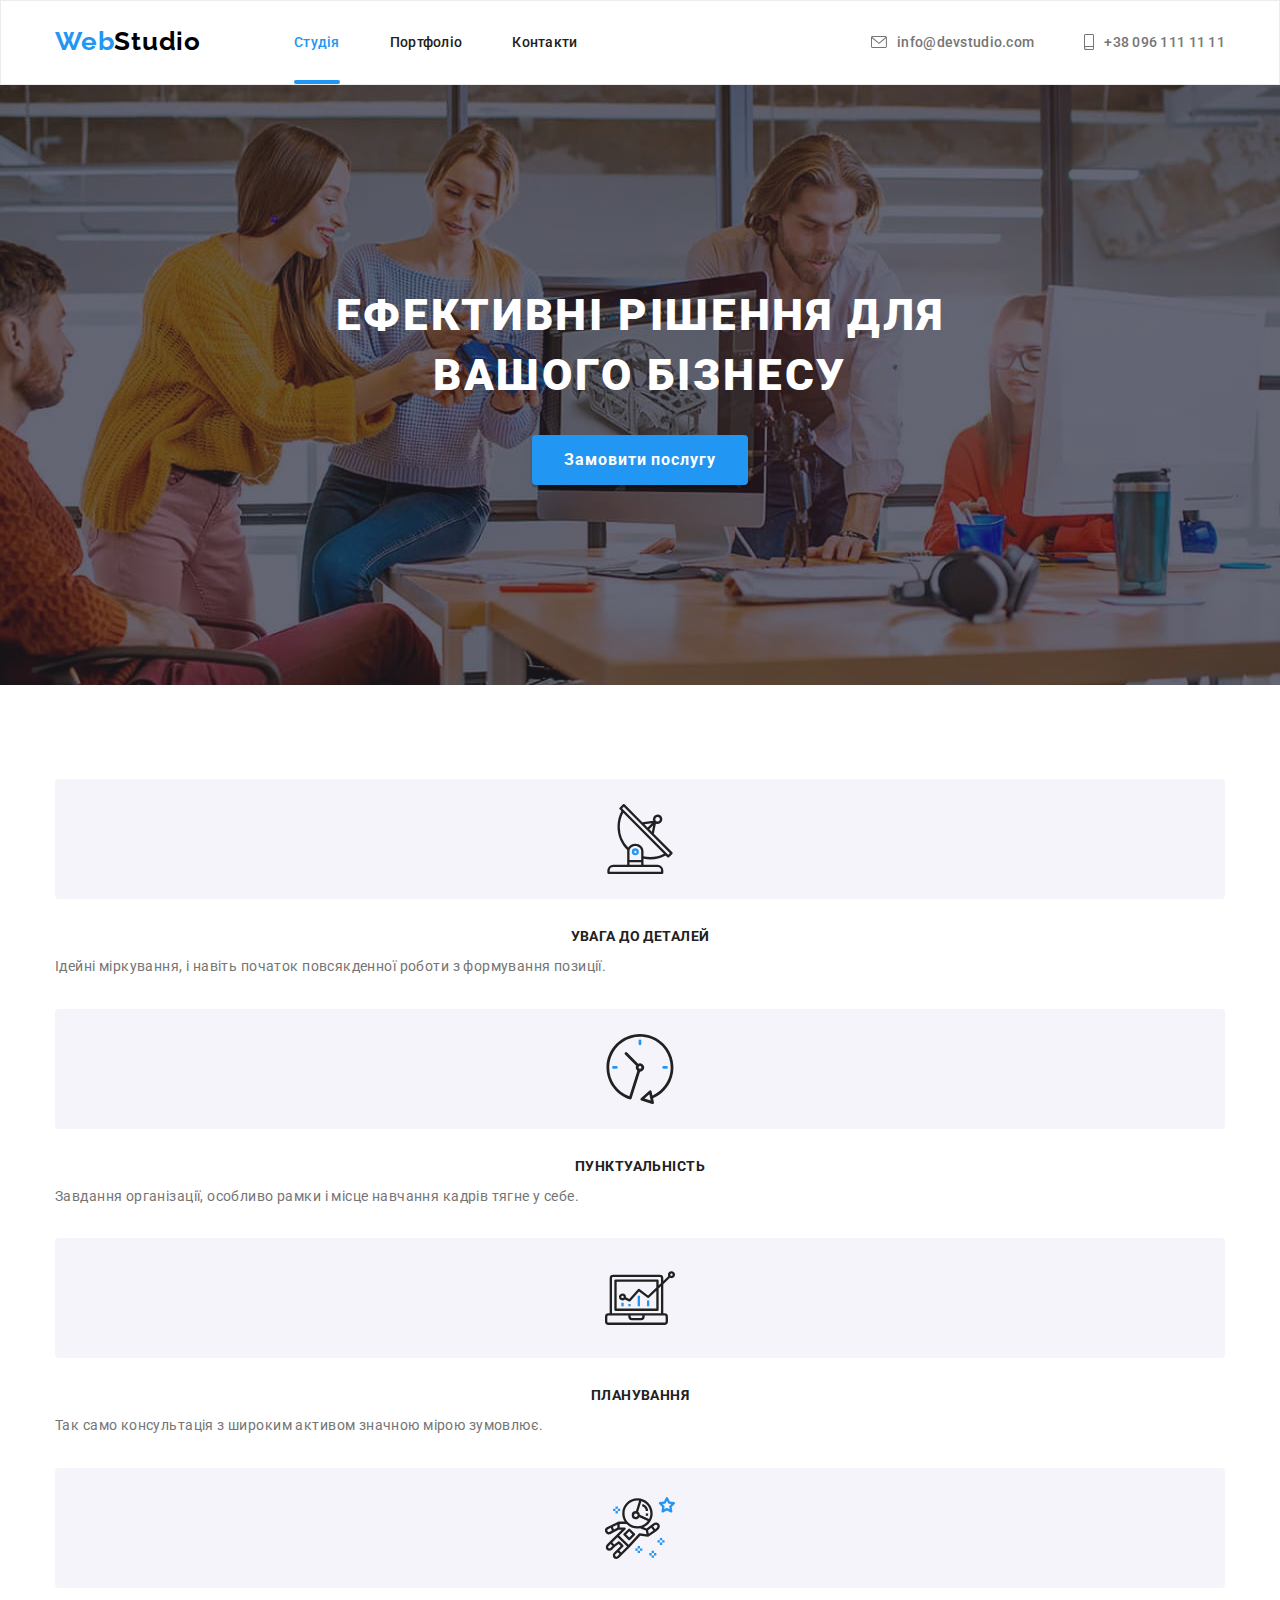
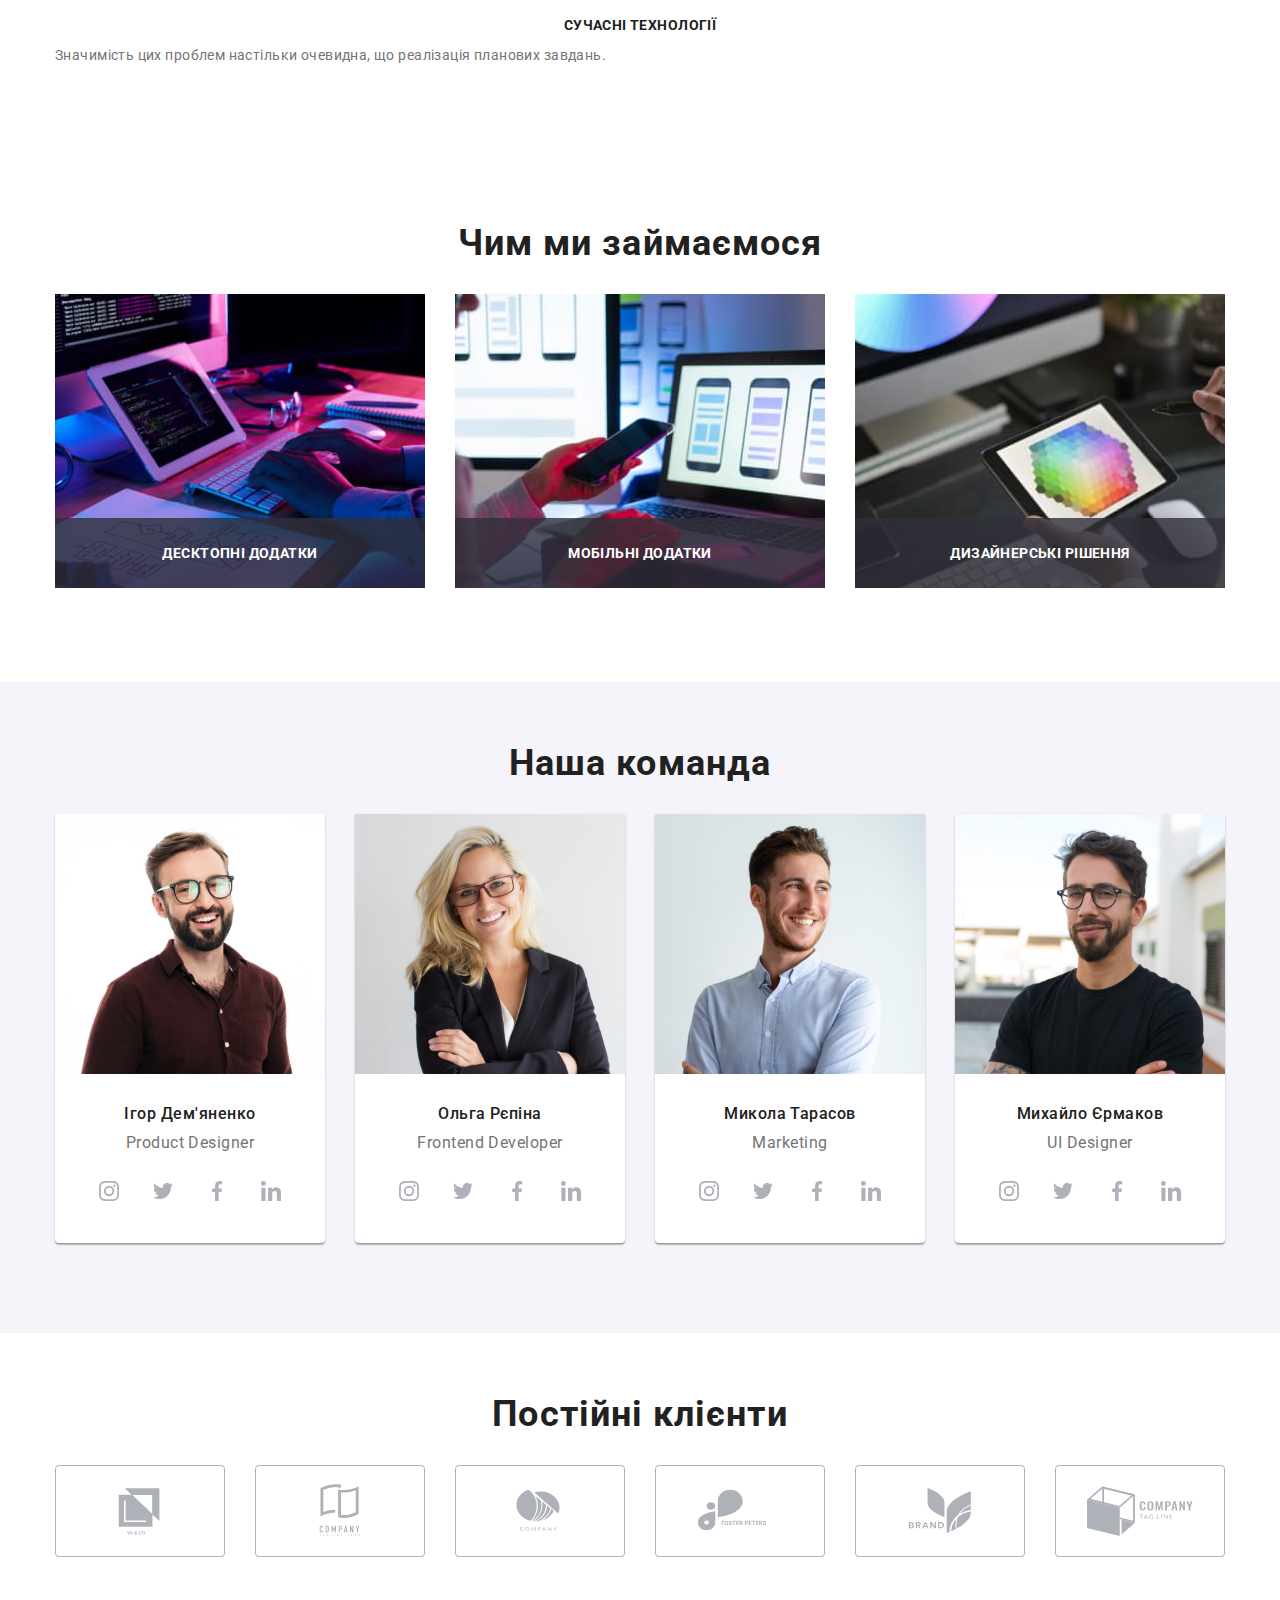
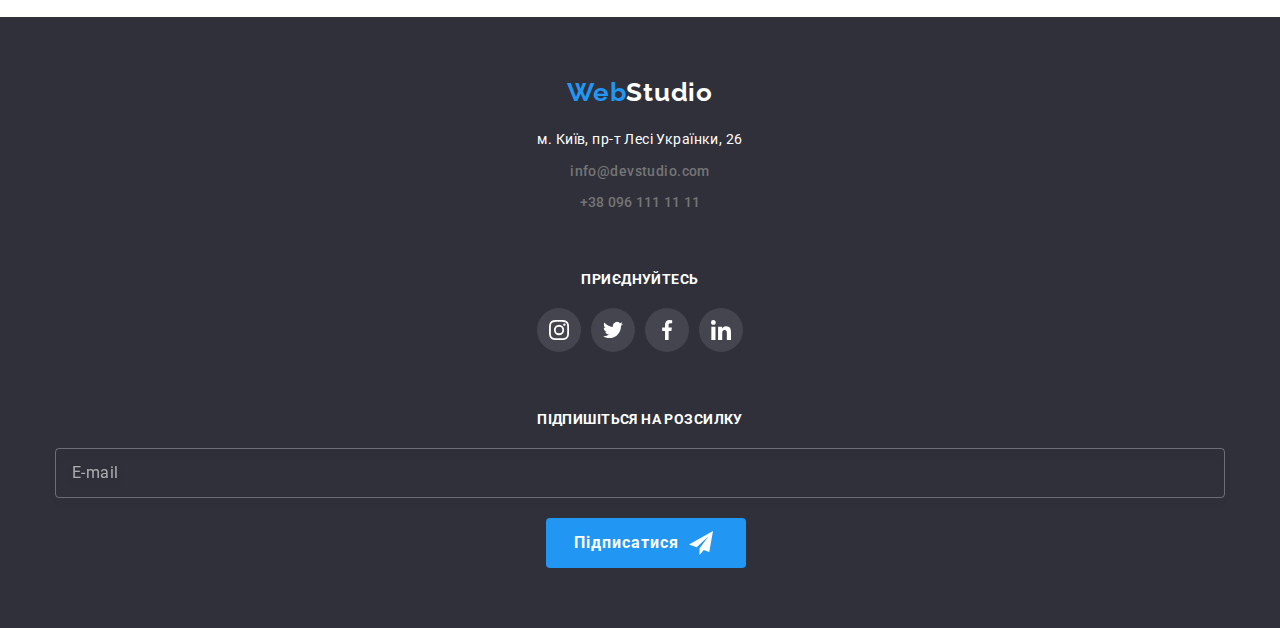
==== commit 5a9c86a8: "HW#8 V.10/01/2022-3:31pm" ====
--- a/index.html
+++ b/index.html
@@ -347,42 +347,42 @@
             <div class="container">
                 <h2 class="section-title">Постійні клієнти</h2>
                 <ul class="clients-section__list list">
-                    <li class="clients-list-item">
+                    <li class="clients-section__list-item">
                         <a href="#" class="clients-list-item-link">
                             <svg aria-label="іконка клієнта" class="clients-list-icon" width="106" height="60">
                                 <use href="./images/sprite.svg#icon-client1"></use>
                             </svg>
                         </a>
                     </li>
-                    <li class="clients-list-item">
+                    <li class="clients-section__list-item">
                         <a href="#" class="clients-list-item-link">
                             <svg aria-label="іконка клієнта" class="clients-list-icon" width="106" height="60">
                                 <use href="./images/sprite.svg#icon-client2"></use>
                             </svg>
                         </a>
                     </li>
-                    <li class="clients-list-item">
+                    <li class="clients-section__list-item">
                         <a href="#" class="clients-list-item-link">
                             <svg aria-label="іконка клієнта" class="clients-list-icon" width="106" height="60">
                                 <use href="./images/sprite.svg#icon-client3"></use>
                             </svg>
                         </a>
                     </li>
-                    <li class="clients-list-item">
+                    <li class="clients-section__list-item">
                         <a href="#" class="clients-list-item-link">
                             <svg aria-label="іконка клієнта" class="clients-list-icon" width="106" height="60">
                                 <use href="./images/sprite.svg#icon-client4"></use>
                             </svg>
                         </a>
                     </li>
-                    <li class="clients-list-item">
+                    <li class="clients-section__list-item">
                         <a href="#" class="clients-list-item-link">
                             <svg aria-label="іконка клієнта" class="clients-list-icon" width="106" height="60">
                                 <use href="./images/sprite.svg#icon-client5"></use>
                             </svg>
                         </a>
                     </li>
-                    <li class="clients-list-item">
+                    <li class="clients-section__list-item">
                         <a href="#" class="clients-list-item-link">
                             <svg aria-label="іконка клієнта" class="clients-list-icon" width="106" height="60">
                                 <use href="./images/sprite.svg#icon-client6"></use>
--- a/css/main.min.css
+++ b/css/main.min.css
@@ -1 +1 @@
-:root{--primary-font: "Roboto", sans-serif;--secondary-font: "Raleway", sans-serif;--primary-text-color-theme-light: #212121;--secodary-text-color-theme-light: #757575;--primary-text-color-theme-dark: #ffffff;--bacground-text-color-theme-dark: #2f303a;--logo-header-color: #000000;--border-header-color: #ececec;--accent-color: #2196f3;--background-four-color: #f5f4fa;--background-color: #f5f5f5;--background-color-header: #c4c4c4;--svg-icon-color: #afb1b8;--background-overlay: rgba(33, 150, 243, 0.9);--transition-dur-and-func: 250ms cubic-bezier(0.4, 0, 0.2, 1)}.modal-form-submit,.footer-form-submit,.hero-btn{font-size:16px;line-height:1.88;text-align:center;letter-spacing:.06em}.visually-hidden{position:absolute;white-space:nowrap;width:1px;height:1px;overflow:hidden;border:0;padding:0;clip:rect(0 0 0 0);clip-path:inset(50%);margin:-1px}h1,h2,h3,p{margin-top:0;margin-bottom:0;padding-left:0}ul{margin-top:0;margin-bottom:0;padding-left:0}.link,.list-portfolio{text-decoration:none}.list{list-style:none}img{display:block;max-width:100%;height:auto}button{cursor:pointer}address{font-style:normal}body{color:var(--secodary-text-color-theme-light);font-family:var(--primary-font);font-size:14px;line-height:1.33;letter-spacing:.02em}@media screen and (min-width: 768px){.section{padding-top:94px;padding-bottom:94px}}.container{padding-left:15px;padding-right:15px}@media screen and (min-width: 480px){.container{width:480px;margin-left:auto;margin-right:auto}}@media screen and (min-width: 768px){.container{width:768px}}@media screen and (min-width: 1200px){.container{width:1200px}}.open-btn.current,.hero-btn.current{color:var(--primary-text-color-theme-dark);background-color:var(--accent-color);box-shadow:0px 3px 1px rgba(0,0,0,.1),0px 1px 2px rgba(0,0,0,.08),0px 2px 2px rgba(0,0,0,.12)}.link.current{color:var(--accent-color)}.logo{font-family:var(--secondary-font);font-weight:700;font-size:26px;line-height:1.19;letter-spacing:.03em;color:var(--accent-color)}.mobile-menu{position:fixed;top:0;left:0;z-index:100;width:100%;height:100%;background-color:var(--primary-text-color-theme-dark);opacity:0;visibility:hidden;pointer-events:none;transition:opacity var(--transition-dur-and-func),visibility var(--transition-dur-and-func)}.mobile-menu.is-open{opacity:1;visibility:visible;pointer-events:auto}@media screen and (min-width: 768px){.mobile-menu{display:none}}.mobile-menu__container{position:relative;padding-left:40px;display:flex;flex-direction:column;height:100vh}.mobile-menu__navigation{padding-top:48px}.mobile-menu__close-btn{position:absolute;top:10px;right:15px;line-height:0;background-color:rgba(0,0,0,0);border:0;padding:0}.mobile-menu__close-btn:hover,.mobile-menu__close-btn:focus{fill:var(--accent-color)}.mobile-menu__close-icon{width:40px;height:40px;transition:fill var(--transition-dur-and-func)}.mobile-menu__footer{margin-top:auto;padding-bottom:48px}.mobile-menu__list-link{font-weight:500;font-size:40px;line-height:1.18;text-align:center;letter-spacing:.02em;color:var(--primary-text-color-theme-light)}.mobile-menu__contacts{margin-bottom:64px}.contacts-item{display:inline-block}.contacts-item:not(:last-child){margin-bottom:32px}.mobile-menu__phone{font-weight:500;font-size:28px;line-height:1.18px;letter-spacing:.02em;color:var(--accent-color)}@media screen and (min-width: 408px){.mobile-menu__phone{font-size:34px}}.mobile-menu__mail{font-weight:500;font-size:24px;line-height:1.17px;letter-spacing:.02em;color:var(--secodary-text-color-theme-light)}.mobile-menu__social-list{display:flex;gap:10px}.mobile-menu__social-link{font-weight:500;font-size:12px;line-height:1.22;letter-spacing:.02em;color:var(--accent-color)}.mobile-menu__social-link.after::after{content:"";margin-left:10px;border:1px solid rgba(33,33,33,.2);transform:rotate(90deg)}@media screen and (min-width: 408px){.mobile-menu__social-link{font-size:18px}}.mail{display:flex;align-items:center;font-weight:500;font-size:14px;color:var(--secodary-text-color-theme-light);transition:color var(--transition-dur-and-func)}.mail:hover,.mail:focus{color:var(--accent-color)}.phone{display:flex;align-items:center;font-weight:500;font-size:14px;color:var(--secodary-text-color-theme-light);transition:color var(--transition-dur-and-func)}.phone:hover,.phone:focus{color:var(--accent-color)}.menu{display:none}.menu__item:not(:last-child){margin-bottom:32px}@media screen and (min-width: 768px){.menu{display:flex;column-gap:50px;align-items:center}}@media screen and (min-width: 768px){.menu__item:not(:last-child){margin-bottom:0}}.menu__link{font-weight:500;color:var(--primary-text-color-theme-light);transition:color var(--transition-dur-and-func);position:relative;display:inline-block;padding-top:32px;padding-bottom:32px}.menu__link:hover,.menu__link:focus{color:var(--accent-color)}.menu__link.current::after{content:"";position:absolute;width:100%;height:4px;bottom:0;left:0;border-radius:2px;background-color:currentColor}.section-title{font-size:36px;line-height:1.17;margin-bottom:30px;text-align:center;letter-spacing:.03em;color:var(--primary-text-color-theme-light)}.social-list{display:flex;column-gap:10px;justify-content:center;padding-bottom:30px}.social-list-item-link{display:flex;width:44px;height:44px;border-radius:50%;justify-content:center;align-items:center;transition:background-color var(--transition-dur-and-func)}.social-list-item-link:hover,.social-list-item-link:focus{background-color:var(--accent-color)}.social-list-item-link:hover .social-list-icon,.social-list-item-link:focus .social-list-icon{fill:var(--primary-text-color-theme-dark)}.social-list-icon{fill:var(--svg-icon-color);transition:fill var(--transition-dur-and-func)}.logo__header_studio{color:var(--logo-header-color)}.page-navigation .link.current{color:var(--accent-color)}.page-header{padding-top:10px;padding-bottom:10px;border:1px solid var(--border-header-color)}@media screen and (min-width: 768px){.page-header{padding:0}}.list-header{display:none}@media screen and (min-width: 768px){.list-header{display:flex;flex-direction:column;gap:10px;margin-left:auto}}@media screen and (min-width: 1200px){.list-header{display:flex;flex-direction:row;column-gap:50px}}.page-header__container{display:flex;align-items:center;justify-content:space-between}.open-mobile-menu-btn{line-height:0;border:none;background-color:rgba(0,0,0,0);padding:0}.open-mobile-menu-btn:hover,.open-mobile-menu-btn:focus{fill:var(--accent-color)}@media screen and (min-width: 768px){.open-mobile-menu-btn{display:none}}.open-mobile-menu-btn__icon{width:40px;height:40px}@media screen and (min-width: 768px){.page-navigation{display:flex;align-items:center}}@media screen and (min-width: 768px){.logo__header{margin-right:83px;padding-top:24px;padding-bottom:25px}}@media screen and (min-width: 1200px){.logo__header{margin-right:93px}}@media screen and (min-width: 768px){.phone__svg,.mail__svg{fill:currentColor;margin-right:10px}}.hero{padding:118px 0;margin-bottom:60px;text-align:center;background-color:var(--background-color-header)}.main-header{font-size:26px;line-height:1.62;text-align:center;letter-spacing:.06em;text-transform:uppercase;color:var(--primary-text-color-theme-dark);margin-bottom:30px}.hero-btn{font-weight:700;box-shadow:0px 4px 4px rgba(0,0,0,.15);border-radius:4px;border:none;padding:10px 32px;min-width:200px;min-height:50px;transition:color var(--transition-dur-and-func),background-color var(--transition-dur-and-func)}.hero-btn:hover,.hero-btn:focus{color:var(--primary-text-color-theme-dark);background-color:var(--accent-color)}.features-list__icon{display:flex;height:120px;justify-content:center;align-items:center;border-radius:4px;margin-bottom:30px;background-color:var(--background-four-color)}.features-list__header{font-size:14px;line-height:1.14;text-align:center;margin-bottom:10px;letter-spacing:.03em;text-transform:uppercase;color:var(--primary-text-color-theme-light)}.features-list__text{line-height:1.71;letter-spacing:.03em}.features-list__item:not(:last-child){margin-bottom:30px}.features-list__item-four{margin-bottom:60px}.offers{padding-top:0px}@media screen and (max-width: 1199px){.offers{display:none}}.offers__list{display:flex;align-items:center;gap:30px}.offers__wrapper{position:relative}.offers__header{position:absolute;bottom:0;width:100%;padding:27px 0;font-weight:700;font-size:14px;line-height:1.1428571429;text-align:center;letter-spacing:.03em;text-transform:uppercase;background:rgba(47,48,58,.8);color:var(--primary-text-color-theme-dark)}.team-section{background-color:var(--background-four-color);padding:60px 0;margin-bottom:60px}.team-section__card{box-shadow:0px 1px 3px rgba(0,0,0,.12),0px 1px 1px rgba(0,0,0,.14),0px 2px 1px rgba(0,0,0,.2);border-radius:0px 0px 4px 4px;background-color:var(--primary-text-color-theme-dark)}.team-section__manager{font-weight:500;font-size:16px;line-height:1.1875;text-align:center;letter-spacing:.03em;padding-top:30px;margin-bottom:10px;color:var(--primary-text-color-theme-light)}.team-section__position{font-size:16px;line-height:1.19;text-align:center;letter-spacing:.03em;margin-bottom:16px}@media screen and (min-width: 1200px){.team-section__list{display:flex;gap:30px}}.clients-section{margin-bottom:60px}.clients-section__list{display:flex;justify-content:center;flex-wrap:wrap;gap:30px}.clients-section__list-item{width:calc((100% - 30px)/2)}.clients-section__list{display:flex;column-gap:30px;justify-content:center}.clients-list-item-link{display:flex;width:100%;height:92px;justify-content:center;align-items:center;border:1px solid var(--svg-icon-color);border-radius:4px;transition:border var(--transition-dur-and-func)}.clients-list-item-link:hover,.clients-list-item-link:focus{border:1px solid var(--accent-color)}.clients-list-icon{justify-content:center;align-items:center;fill:var(--svg-icon-color);transition:fill var(--transition-dur-and-func)}.clients-list-item-link:hover .clients-list-icon,.clients-list-item-link:focus .clients-list-icon{fill:var(--accent-color)}.footer{padding-top:60px;padding-bottom:60px;background-color:var(--bacground-text-color-theme-dark)}.footer__container{display:flex;flex-direction:column;align-items:center}.footer__list-address{display:flex;flex-direction:column;align-items:center;margin-bottom:60px}.footer-form__label{width:100%}.footer__address{margin-top:20px}.footer__adress-list{display:flex;flex-direction:column;align-items:center}.address-link{font-size:14px;line-height:1.71px;letter-spacing:.03em;color:var(--primary-text-color-theme-dark)}.logo__footer-studio{color:var(--primary-text-color-theme-dark)}.footer-li:not(:last-child){margin-bottom:9px;line-height:1.7;letter-spacing:.03em}.footer-header{font-size:14px;line-height:1.14;margin-bottom:20px;letter-spacing:.03em;text-align:center;text-transform:uppercase;color:var(--primary-text-color-theme-dark)}.link-footer{background-color:rgba(255,255,255,.1)}.footer-list-social{margin-bottom:60px}.social-list-icon-footer{fill:var(--primary-text-color-theme-dark)}.footer .social-list{padding-bottom:0}.footer-list-input{width:100%}.footer-list-input-title{display:block;font-weight:700;font-size:14px;line-height:1.14;letter-spacing:.03em;text-align:center;text-transform:uppercase;color:var(--primary-text-color-theme-dark);margin-bottom:20px}.footer-form{display:flex;flex-direction:column;width:100%;align-items:center}.footer-email-input{width:100%;height:50px;padding-left:16px;background-color:rgba(0,0,0,0);color:var(--primary-text-color-theme-dark);border:1px solid rgba(255,255,255,.3);filter:drop-shadow(0px 4px 4px rgba(0, 0, 0, 0.15));border-radius:4px}.footer-email-input::placeholder{font-weight:400;font-size:16px;line-height:1.25;display:flex;align-items:center;letter-spacing:.03em;color:rgba(255,255,255,.6)}.footer-form__label{margin-bottom:20px}.footer-form-submit{width:200px;height:50px;text-align:center;display:flex;align-items:center;font-weight:700;color:var(--primary-text-color-theme-dark);border:rgba(0,0,0,0);border-radius:4px;margin-left:12px;margin-top:auto;padding:10px 28px;background-color:var(--accent-color)}.footer-form-submit:hover,.footer-form-submit:focus{box-shadow:0px 4px 4px rgba(0,0,0,.15)}.footer-submit-icon{margin-left:10px;fill:var(--primary-text-color-theme-dark)}.list-portfolio{display:block;color:var(--secodary-text-color-theme-light);transition:box-shadow var(--transition-dur-and-func)}.list-portfolio:hover,.list-portfolio:focus{box-shadow:0px 1px 1px rgba(0,0,0,.12),0px 4px 4px rgba(0,0,0,.06),1px 4px 6px rgba(0,0,0,.16)}.portfolio-header{font-size:18px;line-height:2;letter-spacing:.06em;margin-bottom:4px;color:var(--primary-text-color-theme-light)}.potfolio-href{font-weight:400;font-size:16px;line-height:1.875;letter-spacing:.03em}.filters{margin-bottom:40px}@media screen and (max-width: 767px){.filters{max-width:342px;margin-top:60px}}@media screen and (min-width: 768px){.filters{display:flex;gap:8px;justify-content:center;margin-bottom:50px}}@media screen and (max-width: 767px){.filters__list{display:inline;line-height:0}}.open-btn{font-weight:500;font-size:16px;line-height:1.63;text-align:center;letter-spacing:.03em;align-items:center;border-radius:4px;border:none;padding:6px 22px;transition:color var(--transition-dur-and-func),background-color var(--transition-dur-and-func),box-shadow var(--transition-dur-and-func)}.open-btn:hover,.open-btn:focus{color:var(--primary-text-color-theme-dark);background-color:var(--accent-color);box-shadow:0px 3px 1px rgba(0,0,0,.1),0px 1px 2px rgba(0,0,0,.08),0px 2px 2px rgba(0,0,0,.12)}@media screen and (max-width: 767px){.open-btn{margin-right:4px;margin-bottom:15px}}.open-btn.current{padding:6px 25px}@media screen and (min-width: 1200px){.cards-portfolio-list{display:flex;flex-wrap:wrap;gap:30px}}@media screen and (min-width: 1200px){.portfolio-item{width:calc((100% - 60px)/3)}}.portfolio-item-title{padding:20px 24px;border:1px solid #eee}.overlay{position:absolute;top:0;left:0;width:100%;height:101%;font-weight:400;font-size:18px;line-height:1.56;letter-spacing:.03em;padding:63px 24px;overflow:auto;transform:translateY(100%);transition:transform var(--transition-dur-and-func);color:var(--primary-text-color-theme-dark);background-color:var(--background-overlay)}.list-portfolio:hover .overlay,.list-portfolio:focus .overlay{transform:translateY(0%)}.img-portfolio-wrapper{position:relative;overflow:hidden}.backdrop{position:fixed;top:0;left:0;width:100%;height:100%;z-index:100;background-color:rgba(0,0,0,.2);transition:opacity var(--transition-dur-and-func),visibility var(--transition-dur-and-func);padding:93px 15px;overflow-y:scroll}.backdrop.is-hidden{visibility:hidden;opacity:0;pointer-events:none}.modal{position:relative;padding:40px;background-color:var(--primary-text-color-theme-dark);box-shadow:0px 1px 3px rgba(0,0,0,.12),0px 1px 1px rgba(0,0,0,.14),0px 2px 1px rgba(0,0,0,.2);border-radius:4px}@media screen and (min-width: 450px){.modal{position:absolute;top:50%;left:50%;transform:translate(-50%, -50%);max-width:450px;width:100%}}@media screen and (min-width: 1200px){.modal{max-width:528px}}.modal-close-btn{position:absolute;top:8px;right:8px;display:flex;align-items:center;justify-content:center;width:30px;height:30px;border-radius:50%;background-color:rgba(0,0,0,0);border:1px solid rgba(0,0,0,.1);padding:0}.modal-close-icon{transition:fill var(--transition-dur-and-func)}.modal-close-btn:hover .modal-close-icon,.modal-close-btn:focus .modal-close-icon{fill:var(--accent-color)}.modal-form-title{font-weight:700;font-size:20px;line-height:1.15;text-align:center;letter-spacing:.03em;margin-bottom:12px;color:var(--primary-text-color-theme-light)}.modal-form{display:flex;flex-direction:column}.modal-form-input-desc{display:block;font-weight:400;font-size:12px;line-height:1.17;letter-spacing:.01em;margin-bottom:4px;color:var(--secodary-text-color-theme-light)}.modal-form-field{margin-bottom:10px}.modal-form-input{width:100%;height:40px;padding-left:42px;border:1px solid rgba(33,33,33,.2);border-radius:4px;transition:border-color var(--transition-dur-and-func)}.modal-form-input:focus{outline:none;border-color:var(--accent-color)}.modal-form-input-wrapper{position:relative;display:block}.modal-form-input-icon{position:absolute;top:50%;left:12px;transform:translateY(-50%);transition:fill var(--transition-dur-and-func)}.modal-form-input:focus+.modal-form-input-icon{fill:var(--accent-color)}.modal-form-field-desc{margin-bottom:20px}.modal-form-message{display:block;width:100%;height:120px;resize:none;padding:12px 16px;border:1px solid rgba(33,33,33,.2);border-radius:4px;transition:border-color var(--transition-dur-and-func)}.modal-form-message::placeholder{font-weight:400;font-size:12px;line-height:1.17;letter-spacing:.01em;color:rgba(117,117,117,.5)}.modal-form-message:focus{outline:none;border-color:var(--accent-color)}.modal-form-check-field{display:flex;justify-content:center;align-items:center;margin-bottom:30px}.modal-form-own-checkbox{border:2px solid var(--primary-text-color-theme-light);border-radius:2px;fill:rgba(0,0,0,0);cursor:pointer;margin-right:8px;transition:fill var(--transition-dur-and-func),background-color var(--transition-dur-and-func)}.modal-form-check:checked+.modal-form-own-checkbox{background-color:var(--accent-color);fill:var(--primary-text-color-theme-dark);border:none}.modal-form-check:focus+.modal-form-own-checkbox{box-shadow:0 0 0 2px rgba(0,0,0,.25)}.modal-form-own-checkbox-desc{font-weight:400;font-size:12px;line-height:1.17;letter-spacing:.03em;color:var(--secodary-text-color-theme-light)}@media screen and (min-width: 1200px){.modal-form-own-checkbox-desc{font-size:14px;line-height:1.71}}.modal-form-own-checkbox-user{font-weight:400;font-size:12px;line-height:1.17;letter-spacing:.03em;text-decoration-line:underline;color:var(--accent-color)}@media screen and (min-width: 1200px){.modal-form-own-checkbox-user{font-size:14px;line-height:1.71}}.modal-form-submit{display:flex;align-items:center;font-weight:700;align-self:center;box-shadow:0px 4px 4px rgba(0,0,0,.15);border-radius:4px;border:none;padding:10px 52px;min-width:200px;min-height:50px;color:var(--primary-text-color-theme-dark);background-color:var(--accent-color);transition:color var(--transition-dur-and-func),background-color var(--transition-dur-and-func)}.modal-form-submit:hover,.modal-form-submit:focus{color:var(--primary-text-color-theme-dark);background-color:var(--accent-color)}/*# sourceMappingURL=main.min.css.map */+:root{--primary-font: "Roboto", sans-serif;--secondary-font: "Raleway", sans-serif;--primary-text-color-theme-light: #212121;--secodary-text-color-theme-light: #757575;--primary-text-color-theme-dark: #ffffff;--bacground-text-color-theme-dark: #2f303a;--logo-header-color: #000000;--border-header-color: #ececec;--accent-color: #2196f3;--background-four-color: #f5f4fa;--background-color: #f5f5f5;--background-color-header: #c4c4c4;--svg-icon-color: #afb1b8;--background-overlay: rgba(33, 150, 243, 0.9);--transition-dur-and-func: 250ms cubic-bezier(0.4, 0, 0.2, 1)}.modal-form-submit,.footer-form-submit,.hero-btn{font-size:16px;line-height:1.88;text-align:center;letter-spacing:.06em}.visually-hidden{position:absolute;white-space:nowrap;width:1px;height:1px;overflow:hidden;border:0;padding:0;clip:rect(0 0 0 0);clip-path:inset(50%);margin:-1px}h1,h2,h3,p{margin-top:0;margin-bottom:0;padding-left:0}ul{margin-top:0;margin-bottom:0;padding-left:0}.link,.list-portfolio{text-decoration:none}.list{list-style:none}img{display:block;max-width:100%;height:auto}button{cursor:pointer}address{font-style:normal}body{color:var(--secodary-text-color-theme-light);font-family:var(--primary-font);font-size:14px;line-height:1.33;letter-spacing:.02em}@media screen and (max-width: 1199px){.section{padding-top:60px;padding-bottom:60px}}@media screen and (min-width: 1200px){.section{padding-top:94px;padding-bottom:94px}}.container{padding-left:15px;padding-right:15px}@media screen and (min-width: 480px){.container{width:480px;margin-left:auto;margin-right:auto}}@media screen and (min-width: 768px){.container{width:768px}}@media screen and (min-width: 1200px){.container{width:1200px}}.open-btn.current,.hero-btn.current{color:var(--primary-text-color-theme-dark);background-color:var(--accent-color);box-shadow:0px 3px 1px rgba(0,0,0,.1),0px 1px 2px rgba(0,0,0,.08),0px 2px 2px rgba(0,0,0,.12)}.link.current{color:var(--accent-color)}.logo{font-family:var(--secondary-font);font-weight:700;font-size:26px;line-height:1.19;letter-spacing:.03em;color:var(--accent-color)}.mobile-menu{position:fixed;top:0;left:0;z-index:100;width:100%;height:100%;background-color:var(--primary-text-color-theme-dark);opacity:0;visibility:hidden;pointer-events:none;transition:opacity var(--transition-dur-and-func),visibility var(--transition-dur-and-func)}.mobile-menu.is-open{opacity:1;visibility:visible;pointer-events:auto}@media screen and (min-width: 768px){.mobile-menu{display:none}}.mobile-menu__container{position:relative;padding-left:40px;display:flex;flex-direction:column;height:100vh}.mobile-menu__navigation{padding-top:48px}.mobile-menu__close-btn{position:absolute;top:10px;right:15px;line-height:0;background-color:rgba(0,0,0,0);border:0;padding:0}.mobile-menu__close-btn:hover,.mobile-menu__close-btn:focus{fill:var(--accent-color)}.mobile-menu__close-icon{width:40px;height:40px;transition:fill var(--transition-dur-and-func)}.mobile-menu__footer{margin-top:auto;padding-bottom:48px}.mobile-menu__list-link{font-weight:500;font-size:40px;line-height:1.18;text-align:center;letter-spacing:.02em;color:var(--primary-text-color-theme-light)}.mobile-menu__contacts{margin-bottom:64px}.contacts-item{display:inline-block}.contacts-item:not(:last-child){margin-bottom:32px}.mobile-menu__phone{font-weight:500;font-size:28px;line-height:1.18px;letter-spacing:.02em;color:var(--accent-color)}@media screen and (min-width: 408px){.mobile-menu__phone{font-size:34px}}.mobile-menu__mail{font-weight:500;font-size:24px;line-height:1.17px;letter-spacing:.02em;color:var(--secodary-text-color-theme-light)}.mobile-menu__social-list{display:flex;gap:10px}.mobile-menu__social-link{font-weight:500;font-size:12px;line-height:1.22;letter-spacing:.02em;color:var(--accent-color)}.mobile-menu__social-link.after::after{content:"";margin-left:10px;border:1px solid rgba(33,33,33,.2);transform:rotate(90deg)}@media screen and (min-width: 408px){.mobile-menu__social-link{font-size:18px}}.mail{display:flex;align-items:center;font-weight:500;font-size:14px;color:var(--secodary-text-color-theme-light);transition:color var(--transition-dur-and-func)}.mail:hover,.mail:focus{color:var(--accent-color)}.phone{display:flex;align-items:center;font-weight:500;font-size:14px;color:var(--secodary-text-color-theme-light);transition:color var(--transition-dur-and-func)}.phone:hover,.phone:focus{color:var(--accent-color)}.menu{display:none}.menu__item:not(:last-child){margin-bottom:32px}@media screen and (min-width: 768px){.menu{display:flex;column-gap:50px;align-items:center}}@media screen and (min-width: 768px){.menu__item:not(:last-child){margin-bottom:0}}.menu__link{font-weight:500;color:var(--primary-text-color-theme-light);transition:color var(--transition-dur-and-func);position:relative;display:inline-block;padding-top:32px;padding-bottom:32px}.menu__link:hover,.menu__link:focus{color:var(--accent-color)}.menu__link.current::after{content:"";position:absolute;width:100%;height:4px;bottom:0;left:0;border-radius:2px;background-color:currentColor}.section-title{font-size:36px;line-height:1.17;margin-bottom:30px;text-align:center;letter-spacing:.03em;color:var(--primary-text-color-theme-light)}.social-list{display:flex;column-gap:10px;justify-content:center;padding-bottom:30px}.social-list-item-link{display:flex;width:44px;height:44px;border-radius:50%;justify-content:center;align-items:center;transition:background-color var(--transition-dur-and-func)}.social-list-item-link:hover,.social-list-item-link:focus{background-color:var(--accent-color)}.social-list-item-link:hover .social-list-icon,.social-list-item-link:focus .social-list-icon{fill:var(--primary-text-color-theme-dark)}.social-list-icon{fill:var(--svg-icon-color);transition:fill var(--transition-dur-and-func)}.logo__header_studio{color:var(--logo-header-color)}.page-navigation .link.current{color:var(--accent-color)}.page-header{padding-top:10px;padding-bottom:10px;border:1px solid var(--border-header-color)}@media screen and (min-width: 768px){.page-header{padding:0}}.list-header{display:none}@media screen and (min-width: 768px){.list-header{display:flex;flex-direction:column;gap:10px;margin-left:auto}}@media screen and (min-width: 1200px){.list-header{display:flex;flex-direction:row;column-gap:50px}}.page-header__container{display:flex;align-items:center;justify-content:space-between}.open-mobile-menu-btn{line-height:0;border:none;background-color:rgba(0,0,0,0);padding:0}.open-mobile-menu-btn:hover,.open-mobile-menu-btn:focus{fill:var(--accent-color)}@media screen and (min-width: 768px){.open-mobile-menu-btn{display:none}}.open-mobile-menu-btn__icon{width:40px;height:40px}@media screen and (min-width: 768px){.page-navigation{display:flex;align-items:center}}@media screen and (min-width: 768px){.logo__header{margin-right:83px;padding-top:24px;padding-bottom:25px}}@media screen and (min-width: 1200px){.logo__header{margin-right:93px}}@media screen and (min-width: 768px){.phone__svg,.mail__svg{fill:currentColor;margin-right:10px}}.hero{padding:118px 0;text-align:center;background-color:var(--background-color-header);background-image:linear-gradient(rgba(47, 48, 58, 0.4), rgba(47, 48, 58, 0.4)),url(../images/hero.jpg);background-repeat:no-repeat;background-position:center;background-size:cover}@media screen and (min-width: 1200px){.hero{padding:200px 0;max-width:1600px;margin:0 auto}}.main-header{font-size:26px;line-height:1.62;text-align:center;letter-spacing:.06em;text-transform:uppercase;color:var(--primary-text-color-theme-dark);margin-bottom:30px}@media screen and (min-width: 768px){.main-header{width:360px;margin-left:auto;margin-right:auto}}@media screen and (min-width: 1200px){.main-header{font-weight:900;font-size:44px;line-height:1.3636363636;width:696px}}.hero-btn{font-weight:700;box-shadow:0px 4px 4px rgba(0,0,0,.15);border-radius:4px;border:none;padding:10px 32px;min-width:200px;min-height:50px;transition:color var(--transition-dur-and-func),background-color var(--transition-dur-and-func)}.hero-btn:hover,.hero-btn:focus{color:var(--primary-text-color-theme-dark);background-color:var(--accent-color)}.features-list__icon{display:flex;height:120px;justify-content:center;align-items:center;border-radius:4px;margin-bottom:30px;background-color:var(--background-four-color)}.features-list__header{font-size:14px;line-height:1.14;text-align:center;margin-bottom:10px;letter-spacing:.03em;text-transform:uppercase;color:var(--primary-text-color-theme-light)}.features-list__text{line-height:1.71;letter-spacing:.03em}.features-list__item:not(:last-child){margin-bottom:30px}.features-list__item-four{margin-bottom:60px}.offers{padding-top:0px}@media screen and (max-width: 1199px){.offers{display:none}}.offers__list{display:flex;align-items:center;gap:30px}.offers__wrapper{position:relative}.offers__header{position:absolute;bottom:0;width:100%;padding:27px 0;font-weight:700;font-size:14px;line-height:1.1428571429;text-align:center;letter-spacing:.03em;text-transform:uppercase;background:rgba(47,48,58,.8);color:var(--primary-text-color-theme-dark)}.team-section{background-color:var(--background-four-color);padding:60px 0}.team-section__card{margin-bottom:30px;box-shadow:0px 1px 3px rgba(0,0,0,.12),0px 1px 1px rgba(0,0,0,.14),0px 2px 1px rgba(0,0,0,.2);border-radius:0px 0px 4px 4px;background-color:var(--primary-text-color-theme-dark)}.team-section__manager{font-weight:500;font-size:16px;line-height:1.1875;text-align:center;letter-spacing:.03em;padding-top:30px;margin-bottom:10px;color:var(--primary-text-color-theme-light)}.team-section__position{font-size:16px;line-height:1.19;text-align:center;letter-spacing:.03em;margin-bottom:16px}@media screen and (min-width: 1200px){.team-section__list{display:flex;gap:30px}}.clients-section{padding:60px 0}.clients-section__list{display:flex;justify-content:center;flex-wrap:wrap;gap:30px}.clients-section__list-item{flex-basis:calc((100% - 30px)/2)}@media screen and (min-width: 768px){.clients-section__list-item{flex-basis:calc((100% - 60px)/3)}}@media screen and (min-width: 1200px){.clients-section__list-item{flex-basis:calc((100% - 150px)/6)}}.clients-list-item-link{display:flex;width:100%;height:92px;justify-content:center;align-items:center;border:1px solid var(--svg-icon-color);border-radius:4px;transition:border var(--transition-dur-and-func)}.clients-list-item-link:hover,.clients-list-item-link:focus{border:1px solid var(--accent-color)}.clients-list-icon{justify-content:center;align-items:center;fill:var(--svg-icon-color);transition:fill var(--transition-dur-and-func)}.clients-list-item-link:hover .clients-list-icon,.clients-list-item-link:focus .clients-list-icon{fill:var(--accent-color)}.footer{padding-top:60px;padding-bottom:60px;background-color:var(--bacground-text-color-theme-dark)}.footer__container{display:flex;flex-direction:column;align-items:center}.footer__list-address{display:flex;flex-direction:column;align-items:center;margin-bottom:60px}.footer-form__label{width:100%}.footer__address{margin-top:20px}.footer__adress-list{display:flex;flex-direction:column;align-items:center}.address-link{font-size:14px;line-height:1.71px;letter-spacing:.03em;color:var(--primary-text-color-theme-dark)}.logo__footer-studio{color:var(--primary-text-color-theme-dark)}.footer-li:not(:last-child){margin-bottom:9px;line-height:1.7;letter-spacing:.03em}.footer-header{font-size:14px;line-height:1.14;margin-bottom:20px;letter-spacing:.03em;text-align:center;text-transform:uppercase;color:var(--primary-text-color-theme-dark)}.link-footer{background-color:rgba(255,255,255,.1)}.footer-list-social{margin-bottom:60px}.social-list-icon-footer{fill:var(--primary-text-color-theme-dark)}.footer .social-list{padding-bottom:0}.footer-list-input{width:100%}.footer-list-input-title{display:block;font-weight:700;font-size:14px;line-height:1.14;letter-spacing:.03em;text-align:center;text-transform:uppercase;color:var(--primary-text-color-theme-dark);margin-bottom:20px}.footer-form{display:flex;flex-direction:column;width:100%;align-items:center}.footer-email-input{width:100%;height:50px;padding-left:16px;background-color:rgba(0,0,0,0);color:var(--primary-text-color-theme-dark);border:1px solid rgba(255,255,255,.3);filter:drop-shadow(0px 4px 4px rgba(0, 0, 0, 0.15));border-radius:4px}.footer-email-input::placeholder{font-weight:400;font-size:16px;line-height:1.25;display:flex;align-items:center;letter-spacing:.03em;color:rgba(255,255,255,.6)}.footer-form__label{margin-bottom:20px}.footer-form-submit{width:200px;height:50px;text-align:center;display:flex;align-items:center;font-weight:700;color:var(--primary-text-color-theme-dark);border:rgba(0,0,0,0);border-radius:4px;margin-left:12px;margin-top:auto;padding:10px 28px;background-color:var(--accent-color)}.footer-form-submit:hover,.footer-form-submit:focus{box-shadow:0px 4px 4px rgba(0,0,0,.15)}.footer-submit-icon{margin-left:10px;fill:var(--primary-text-color-theme-dark)}.list-portfolio{display:block;color:var(--secodary-text-color-theme-light);transition:box-shadow var(--transition-dur-and-func)}.list-portfolio:hover,.list-portfolio:focus{box-shadow:0px 1px 1px rgba(0,0,0,.12),0px 4px 4px rgba(0,0,0,.06),1px 4px 6px rgba(0,0,0,.16)}.portfolio-header{font-size:18px;line-height:2;letter-spacing:.06em;margin-bottom:4px;color:var(--primary-text-color-theme-light)}.potfolio-href{font-weight:400;font-size:16px;line-height:1.875;letter-spacing:.03em}.filters{margin-bottom:40px}@media screen and (max-width: 767px){.filters{max-width:342px}}@media screen and (min-width: 768px){.filters{display:flex;gap:8px;justify-content:center;margin-bottom:50px}}@media screen and (max-width: 767px){.filters__list{display:inline;line-height:0}}.open-btn{font-weight:500;font-size:16px;line-height:1.63;text-align:center;letter-spacing:.03em;align-items:center;border-radius:4px;border:none;padding:6px 22px;transition:color var(--transition-dur-and-func),background-color var(--transition-dur-and-func),box-shadow var(--transition-dur-and-func)}.open-btn:hover,.open-btn:focus{color:var(--primary-text-color-theme-dark);background-color:var(--accent-color);box-shadow:0px 3px 1px rgba(0,0,0,.1),0px 1px 2px rgba(0,0,0,.08),0px 2px 2px rgba(0,0,0,.12)}@media screen and (max-width: 767px){.open-btn{margin-right:4px;margin-bottom:15px}}.open-btn.current{padding:6px 25px}@media screen and (min-width: 768px){.cards-portfolio-list{display:flex;flex-wrap:wrap;gap:30px}}@media screen and (min-width: 1200px){.portfolio-item{width:calc((100% - 60px)/3)}}.portfolio-item-title{padding:20px 24px;border:1px solid #eee}.overlay{position:absolute;top:0;left:0;width:100%;height:101%;font-weight:400;font-size:18px;line-height:1.56;letter-spacing:.03em;padding:63px 24px;overflow:auto;transform:translateY(100%);transition:transform var(--transition-dur-and-func);color:var(--primary-text-color-theme-dark);background-color:var(--background-overlay)}.list-portfolio:hover .overlay,.list-portfolio:focus .overlay{transform:translateY(0%)}.img-portfolio-wrapper{position:relative;overflow:hidden}.backdrop{position:fixed;top:0;left:0;width:100%;height:100%;z-index:100;background-color:rgba(0,0,0,.2);transition:opacity var(--transition-dur-and-func),visibility var(--transition-dur-and-func);padding:93px 15px;overflow-y:scroll}.backdrop.is-hidden{visibility:hidden;opacity:0;pointer-events:none}.modal{position:relative;padding:40px;background-color:var(--primary-text-color-theme-dark);box-shadow:0px 1px 3px rgba(0,0,0,.12),0px 1px 1px rgba(0,0,0,.14),0px 2px 1px rgba(0,0,0,.2);border-radius:4px}@media screen and (min-width: 450px){.modal{position:absolute;top:50%;left:50%;transform:translate(-50%, -50%);max-width:450px;width:100%}}@media screen and (min-width: 1200px){.modal{max-width:528px}}.modal-close-btn{position:absolute;top:8px;right:8px;display:flex;align-items:center;justify-content:center;width:30px;height:30px;border-radius:50%;background-color:rgba(0,0,0,0);border:1px solid rgba(0,0,0,.1);padding:0}.modal-close-icon{transition:fill var(--transition-dur-and-func)}.modal-close-btn:hover .modal-close-icon,.modal-close-btn:focus .modal-close-icon{fill:var(--accent-color)}.modal-form-title{font-weight:700;font-size:20px;line-height:1.15;text-align:center;letter-spacing:.03em;margin-bottom:12px;color:var(--primary-text-color-theme-light)}.modal-form{display:flex;flex-direction:column}.modal-form-input-desc{display:block;font-weight:400;font-size:12px;line-height:1.17;letter-spacing:.01em;margin-bottom:4px;color:var(--secodary-text-color-theme-light)}.modal-form-field{margin-bottom:10px}.modal-form-input{width:100%;height:40px;padding-left:42px;border:1px solid rgba(33,33,33,.2);border-radius:4px;transition:border-color var(--transition-dur-and-func)}.modal-form-input:focus{outline:none;border-color:var(--accent-color)}.modal-form-input-wrapper{position:relative;display:block}.modal-form-input-icon{position:absolute;top:50%;left:12px;transform:translateY(-50%);transition:fill var(--transition-dur-and-func)}.modal-form-input:focus+.modal-form-input-icon{fill:var(--accent-color)}.modal-form-field-desc{margin-bottom:20px}.modal-form-message{display:block;width:100%;height:120px;resize:none;padding:12px 16px;border:1px solid rgba(33,33,33,.2);border-radius:4px;transition:border-color var(--transition-dur-and-func)}.modal-form-message::placeholder{font-weight:400;font-size:12px;line-height:1.17;letter-spacing:.01em;color:rgba(117,117,117,.5)}.modal-form-message:focus{outline:none;border-color:var(--accent-color)}.modal-form-check-field{display:flex;justify-content:center;align-items:center;margin-bottom:30px}.modal-form-own-checkbox{border:2px solid var(--primary-text-color-theme-light);border-radius:2px;fill:rgba(0,0,0,0);cursor:pointer;margin-right:8px;transition:fill var(--transition-dur-and-func),background-color var(--transition-dur-and-func)}.modal-form-check:checked+.modal-form-own-checkbox{background-color:var(--accent-color);fill:var(--primary-text-color-theme-dark);border:none}.modal-form-check:focus+.modal-form-own-checkbox{box-shadow:0 0 0 2px rgba(0,0,0,.25)}.modal-form-own-checkbox-desc{font-weight:400;font-size:12px;line-height:1.17;letter-spacing:.03em;color:var(--secodary-text-color-theme-light)}@media screen and (min-width: 1200px){.modal-form-own-checkbox-desc{font-size:14px;line-height:1.71}}.modal-form-own-checkbox-user{font-weight:400;font-size:12px;line-height:1.17;letter-spacing:.03em;text-decoration-line:underline;color:var(--accent-color)}@media screen and (min-width: 1200px){.modal-form-own-checkbox-user{font-size:14px;line-height:1.71}}.modal-form-submit{display:flex;align-items:center;font-weight:700;align-self:center;box-shadow:0px 4px 4px rgba(0,0,0,.15);border-radius:4px;border:none;padding:10px 52px;min-width:200px;min-height:50px;color:var(--primary-text-color-theme-dark);background-color:var(--accent-color);transition:color var(--transition-dur-and-func),background-color var(--transition-dur-and-func)}.modal-form-submit:hover,.modal-form-submit:focus{color:var(--primary-text-color-theme-dark);background-color:var(--accent-color)}/*# sourceMappingURL=main.min.css.map */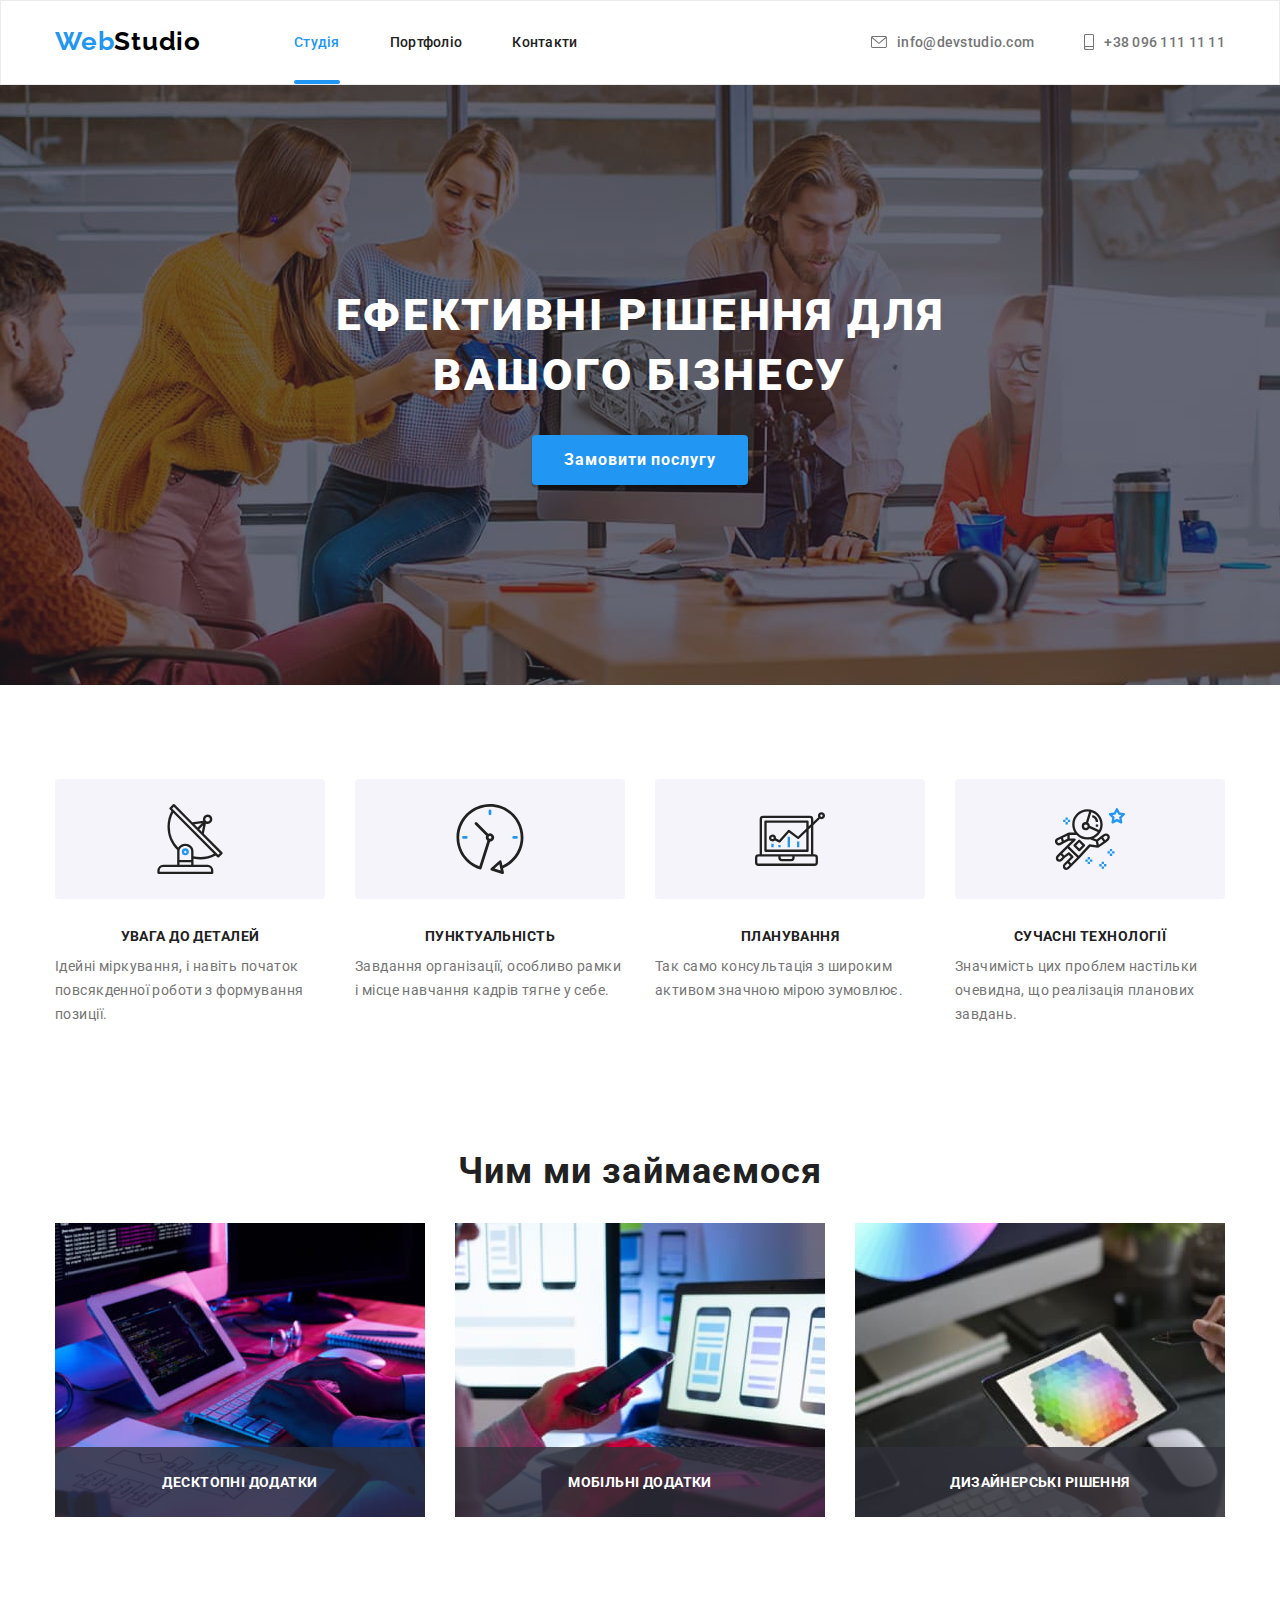
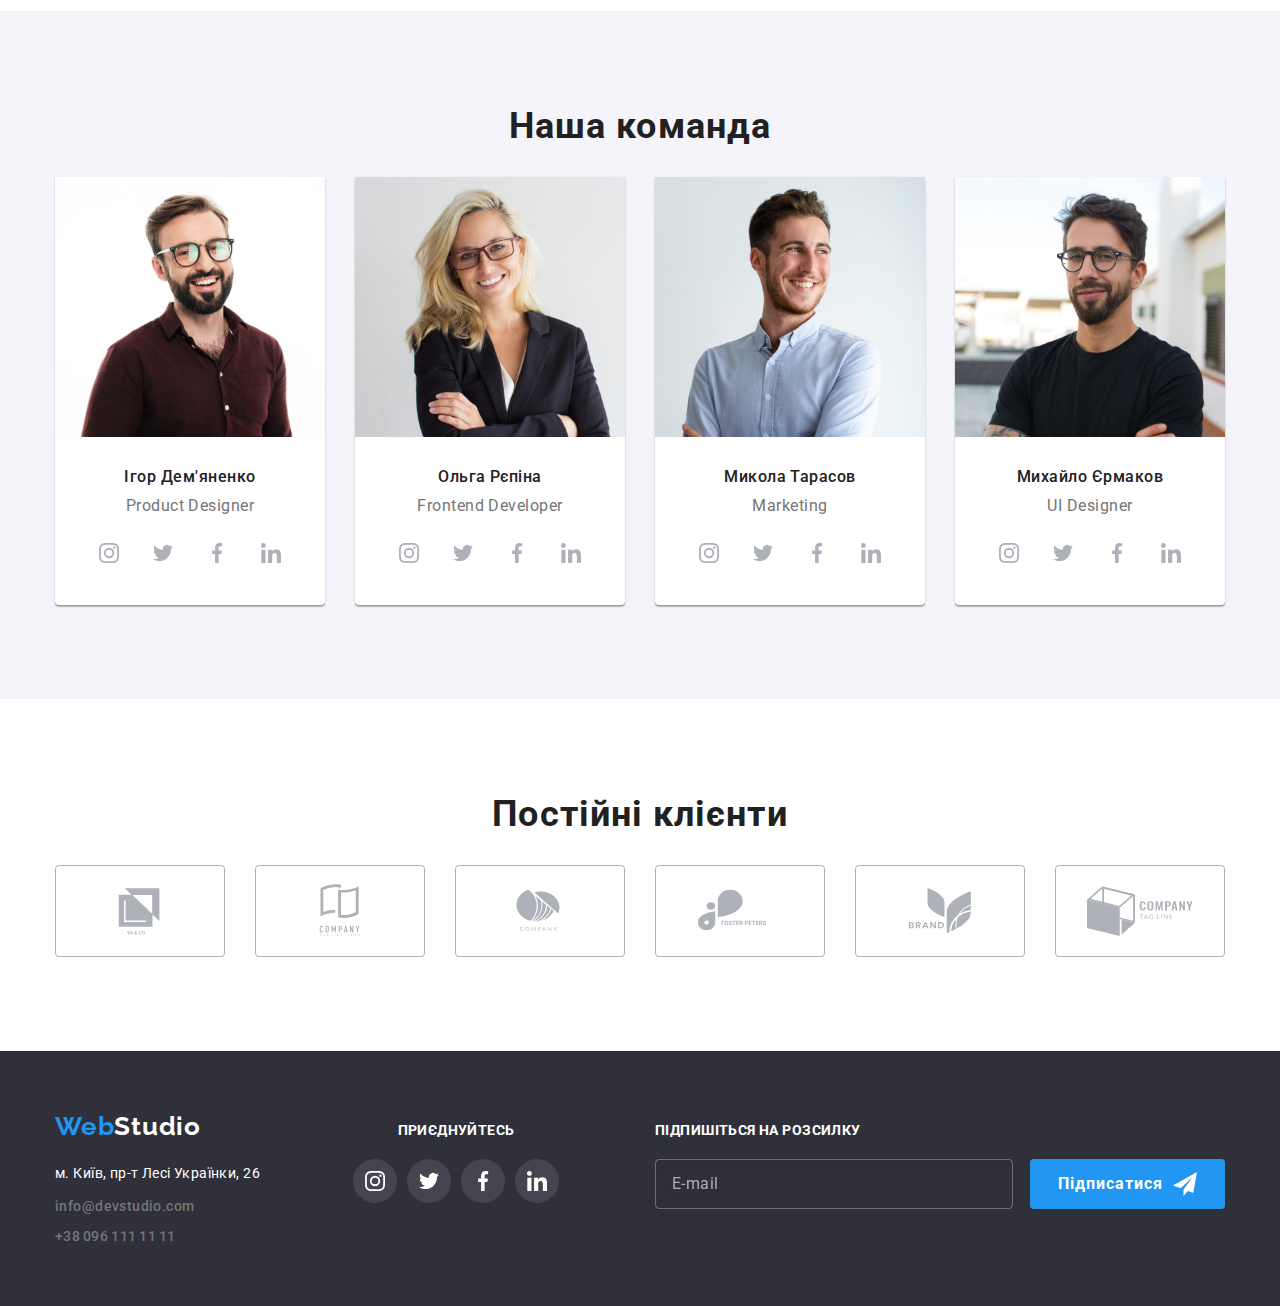
==== commit 8b977400: "HW#8 V.10/01/2022-9:50pm" ====
--- a/index.html
+++ b/index.html
@@ -198,7 +198,7 @@
                 <h2 class="section-title">Наша команда</h2>
                 <ul class="team-section__list list">
                     <li class="team-section__card">
-                        <img src="./images/team/member1.jpg" alt="Ігор Дем'яненко" width="270">
+                        <img src="./images/team/member1.jpg" alt="Ігор Дем'яненко" width="100%">
                         <h3 class="team-section__manager">Ігор Дем'яненко</h3>
                         <p class="team-section__position">Product Designer</p>
                         <ul class="social-list list">
@@ -233,7 +233,7 @@
                         </ul>
                     </li>
                     <li class="team-section__card">
-                        <img src="./images/team/member2.jpg" alt="Ольга Репіна" width="270">
+                        <img src="./images/team/member2.jpg" alt="Ольга Репіна" width="100%">
                         <h3 class="team-section__manager">Ольга Рєпіна</h3>
                         <p class="team-section__position">Frontend Developer</p>
                         <ul class="social-list list">
@@ -268,7 +268,7 @@
                         </ul>
                     </li>
                     <li class="team-section__card">
-                        <img src="./images/team/member3.jpg" alt="Микола Тарасов" width="270">
+                        <img src="./images/team/member3.jpg" alt="Микола Тарасов" width="100%">
                         <h3 class="team-section__manager">Микола Тарасов</h3>
                         <p class="team-section__position">Marketing</p>
                         <ul class="social-list list">
@@ -303,7 +303,7 @@
                         </ul>
                     </li>
                     <li class="team-section__card">
-                        <img src="./images/team/member4.jpg" alt="Михайло Єрмаков" width="270">
+                        <img src="./images/team/member4.jpg" alt="Михайло Єрмаков" width="100%">
                         <h3 class="team-section__manager">Михайло Єрмаков</h3>
                         <p class="team-section__position">UI Designer</p>
                         <ul class="social-list list">
@@ -398,60 +398,69 @@
     <footer class="footer">
 
         <div class="container footer__container">
-            <div class="footer__list-address">
-                <a href="./index.html" class="logo link">Web<span class="logo logo__footer-studio">Studio</span></a>
-                <address class="footer__address address">
-                    <ul class="footer__adress-list list">
-                        <li class="footer-li"><a class="address-link link" href="https://goo.gl/maps/CPtrU1FHBa2aNyZL9 "
-                                target="_blank" rel="noopener noreferrer nofollow">м. Київ, пр-т Лесі
-                                Українки, 26</a>
-                        <li class="footer-li"><a href="mailto:info@devstudio.com" class="mail link">
-                                info@devstudio.com</a></li>
-                        <li class="footer-li"><a href="tel:+380961111111" class="phone link">+38 096 111 11 11</a></li>
+            <div class="footer-tablet">
+                <div class="footer__list-address">
+                    <a href="./index.html" class="logo link">Web<span class="logo logo__footer-studio">Studio</span></a>
+                    <address class="footer__address address">
+                        <ul class="footer__adress-list list">
+                            <li class="footer-li"><a class="address-link link"
+                                    href="https://goo.gl/maps/CPtrU1FHBa2aNyZL9 " target="_blank"
+                                    rel="noopener noreferrer nofollow">м. Київ, пр-т Лесі
+                                    Українки, 26</a>
+                            <li class="footer-li"><a href="mailto:info@devstudio.com" class="mail link">
+                                    info@devstudio.com</a></li>
+                            <li class="footer-li"><a href="tel:+380961111111" class="phone link">+38 096 111 11 11</a>
+                            </li>
+                        </ul>
+                    </address>
+                </div>
+                <div class="footer-list-social">
+                    <h3 class="footer-header">ПРИЄДНУЙТЕСЬ</h3>
+                    <ul class="social-list list">
+                        <li class="social-list-item">
+                            <a href="#" class="social-list-item-link social-list-item-link-instagram link-footer">
+                                <svg aria-label="іконка інстаграму" class="social-list-icon-footer" width="20"
+                                    height="20">
+                                    <use href="./images/sprite.svg#icon-instagram"></use>
+                                </svg>
+                            </a>
+                        </li>
+                        <li class="social-list-item">
+                            <a href="#" class="social-list-item-link social-list-item-link-twitter link-footer">
+                                <svg aria-label="іконка твіттеру" class="social-list-icon-footer" width="20"
+                                    height="20">
+                                    <use href="./images/sprite.svg#icon-twitter"></use>
+                                </svg>
+                            </a>
+                        </li>
+                        <li class="social-list-item">
+                            <a href="#" class="social-list-item-link social-list-item-link-facebook link-footer">
+                                <svg aria-label="іконка фейсбуку" class="social-list-icon-footer" width="20"
+                                    height="20">
+                                    <use href="./images/sprite.svg#icon-facebook"></use>
+                                </svg>
+                            </a>
+                        </li>
+                        <li class="social-list-item">
+                            <a href="#" class="social-list-item-link social-list-item-link-linkedin link-footer">
+                                <svg aria-label="іконка лінкедіну" class="social-list-icon-footer" width="20"
+                                    height="20">
+                                    <use href="./images/sprite.svg#icon-linkedin"></use>
+                                </svg>
+                            </a>
+                        </li>
                     </ul>
-                </address>
-            </div>
-            <div class="footer-list-social">
-                <h3 class="footer-header">ПРИЄДНУЙТЕСЬ</h3>
-                <ul class="social-list list">
-                    <li class="social-list-item">
-                        <a href="#" class="social-list-item-link social-list-item-link-instagram link-footer">
-                            <svg aria-label="іконка інстаграму" class="social-list-icon-footer" width="20" height="20">
-                                <use href="./images/sprite.svg#icon-instagram"></use>
-                            </svg>
-                        </a>
-                    </li>
-                    <li class="social-list-item">
-                        <a href="#" class="social-list-item-link social-list-item-link-twitter link-footer">
-                            <svg aria-label="іконка твіттеру" class="social-list-icon-footer" width="20" height="20">
-                                <use href="./images/sprite.svg#icon-twitter"></use>
-                            </svg>
-                        </a>
-                    </li>
-                    <li class="social-list-item">
-                        <a href="#" class="social-list-item-link social-list-item-link-facebook link-footer">
-                            <svg aria-label="іконка фейсбуку" class="social-list-icon-footer" width="20" height="20">
-                                <use href="./images/sprite.svg#icon-facebook"></use>
-                            </svg>
-                        </a>
-                    </li>
-                    <li class="social-list-item">
-                        <a href="#" class="social-list-item-link social-list-item-link-linkedin link-footer">
-                            <svg aria-label="іконка лінкедіну" class="social-list-icon-footer" width="20" height="20">
-                                <use href="./images/sprite.svg#icon-linkedin"></use>
-                            </svg>
-                        </a>
-                    </li>
-                </ul>
-            </div>
-
-            <div class="footer-list-input">
+                </div>
+            </div>
+
+
+            <div class="footer__list-input">
 
                 <form class="footer-form">
 
                     <label class="footer-form__label">
                         <span class="footer-list-input-title">Підпишіться на розсилку</span>
-                        <input type="email" name="user_email" class="footer-email-input" placeholder="E-mail">
+                        <input type="email" name="user_email" class="footer-email-input" required placeholder="E-mail">
                     </label>
                     <button type="submit" class="footer-form-submit">Підписатися
                         <svg class="footer-submit-icon" width="24px" height="24px">
--- a/css/main.min.css
+++ b/css/main.min.css
@@ -1 +1 @@
-:root{--primary-font: "Roboto", sans-serif;--secondary-font: "Raleway", sans-serif;--primary-text-color-theme-light: #212121;--secodary-text-color-theme-light: #757575;--primary-text-color-theme-dark: #ffffff;--bacground-text-color-theme-dark: #2f303a;--logo-header-color: #000000;--border-header-color: #ececec;--accent-color: #2196f3;--background-four-color: #f5f4fa;--background-color: #f5f5f5;--background-color-header: #c4c4c4;--svg-icon-color: #afb1b8;--background-overlay: rgba(33, 150, 243, 0.9);--transition-dur-and-func: 250ms cubic-bezier(0.4, 0, 0.2, 1)}.modal-form-submit,.footer-form-submit,.hero-btn{font-size:16px;line-height:1.88;text-align:center;letter-spacing:.06em}.visually-hidden{position:absolute;white-space:nowrap;width:1px;height:1px;overflow:hidden;border:0;padding:0;clip:rect(0 0 0 0);clip-path:inset(50%);margin:-1px}h1,h2,h3,p{margin-top:0;margin-bottom:0;padding-left:0}ul{margin-top:0;margin-bottom:0;padding-left:0}.link,.list-portfolio{text-decoration:none}.list{list-style:none}img{display:block;max-width:100%;height:auto}button{cursor:pointer}address{font-style:normal}body{color:var(--secodary-text-color-theme-light);font-family:var(--primary-font);font-size:14px;line-height:1.33;letter-spacing:.02em}@media screen and (max-width: 1199px){.section{padding-top:60px;padding-bottom:60px}}@media screen and (min-width: 1200px){.section{padding-top:94px;padding-bottom:94px}}.container{padding-left:15px;padding-right:15px}@media screen and (min-width: 480px){.container{width:480px;margin-left:auto;margin-right:auto}}@media screen and (min-width: 768px){.container{width:768px}}@media screen and (min-width: 1200px){.container{width:1200px}}.open-btn.current,.hero-btn.current{color:var(--primary-text-color-theme-dark);background-color:var(--accent-color);box-shadow:0px 3px 1px rgba(0,0,0,.1),0px 1px 2px rgba(0,0,0,.08),0px 2px 2px rgba(0,0,0,.12)}.link.current{color:var(--accent-color)}.logo{font-family:var(--secondary-font);font-weight:700;font-size:26px;line-height:1.19;letter-spacing:.03em;color:var(--accent-color)}.mobile-menu{position:fixed;top:0;left:0;z-index:100;width:100%;height:100%;background-color:var(--primary-text-color-theme-dark);opacity:0;visibility:hidden;pointer-events:none;transition:opacity var(--transition-dur-and-func),visibility var(--transition-dur-and-func)}.mobile-menu.is-open{opacity:1;visibility:visible;pointer-events:auto}@media screen and (min-width: 768px){.mobile-menu{display:none}}.mobile-menu__container{position:relative;padding-left:40px;display:flex;flex-direction:column;height:100vh}.mobile-menu__navigation{padding-top:48px}.mobile-menu__close-btn{position:absolute;top:10px;right:15px;line-height:0;background-color:rgba(0,0,0,0);border:0;padding:0}.mobile-menu__close-btn:hover,.mobile-menu__close-btn:focus{fill:var(--accent-color)}.mobile-menu__close-icon{width:40px;height:40px;transition:fill var(--transition-dur-and-func)}.mobile-menu__footer{margin-top:auto;padding-bottom:48px}.mobile-menu__list-link{font-weight:500;font-size:40px;line-height:1.18;text-align:center;letter-spacing:.02em;color:var(--primary-text-color-theme-light)}.mobile-menu__contacts{margin-bottom:64px}.contacts-item{display:inline-block}.contacts-item:not(:last-child){margin-bottom:32px}.mobile-menu__phone{font-weight:500;font-size:28px;line-height:1.18px;letter-spacing:.02em;color:var(--accent-color)}@media screen and (min-width: 408px){.mobile-menu__phone{font-size:34px}}.mobile-menu__mail{font-weight:500;font-size:24px;line-height:1.17px;letter-spacing:.02em;color:var(--secodary-text-color-theme-light)}.mobile-menu__social-list{display:flex;gap:10px}.mobile-menu__social-link{font-weight:500;font-size:12px;line-height:1.22;letter-spacing:.02em;color:var(--accent-color)}.mobile-menu__social-link.after::after{content:"";margin-left:10px;border:1px solid rgba(33,33,33,.2);transform:rotate(90deg)}@media screen and (min-width: 408px){.mobile-menu__social-link{font-size:18px}}.mail{display:flex;align-items:center;font-weight:500;font-size:14px;color:var(--secodary-text-color-theme-light);transition:color var(--transition-dur-and-func)}.mail:hover,.mail:focus{color:var(--accent-color)}.phone{display:flex;align-items:center;font-weight:500;font-size:14px;color:var(--secodary-text-color-theme-light);transition:color var(--transition-dur-and-func)}.phone:hover,.phone:focus{color:var(--accent-color)}.menu{display:none}.menu__item:not(:last-child){margin-bottom:32px}@media screen and (min-width: 768px){.menu{display:flex;column-gap:50px;align-items:center}}@media screen and (min-width: 768px){.menu__item:not(:last-child){margin-bottom:0}}.menu__link{font-weight:500;color:var(--primary-text-color-theme-light);transition:color var(--transition-dur-and-func);position:relative;display:inline-block;padding-top:32px;padding-bottom:32px}.menu__link:hover,.menu__link:focus{color:var(--accent-color)}.menu__link.current::after{content:"";position:absolute;width:100%;height:4px;bottom:0;left:0;border-radius:2px;background-color:currentColor}.section-title{font-size:36px;line-height:1.17;margin-bottom:30px;text-align:center;letter-spacing:.03em;color:var(--primary-text-color-theme-light)}.social-list{display:flex;column-gap:10px;justify-content:center;padding-bottom:30px}.social-list-item-link{display:flex;width:44px;height:44px;border-radius:50%;justify-content:center;align-items:center;transition:background-color var(--transition-dur-and-func)}.social-list-item-link:hover,.social-list-item-link:focus{background-color:var(--accent-color)}.social-list-item-link:hover .social-list-icon,.social-list-item-link:focus .social-list-icon{fill:var(--primary-text-color-theme-dark)}.social-list-icon{fill:var(--svg-icon-color);transition:fill var(--transition-dur-and-func)}.logo__header_studio{color:var(--logo-header-color)}.page-navigation .link.current{color:var(--accent-color)}.page-header{padding-top:10px;padding-bottom:10px;border:1px solid var(--border-header-color)}@media screen and (min-width: 768px){.page-header{padding:0}}.list-header{display:none}@media screen and (min-width: 768px){.list-header{display:flex;flex-direction:column;gap:10px;margin-left:auto}}@media screen and (min-width: 1200px){.list-header{display:flex;flex-direction:row;column-gap:50px}}.page-header__container{display:flex;align-items:center;justify-content:space-between}.open-mobile-menu-btn{line-height:0;border:none;background-color:rgba(0,0,0,0);padding:0}.open-mobile-menu-btn:hover,.open-mobile-menu-btn:focus{fill:var(--accent-color)}@media screen and (min-width: 768px){.open-mobile-menu-btn{display:none}}.open-mobile-menu-btn__icon{width:40px;height:40px}@media screen and (min-width: 768px){.page-navigation{display:flex;align-items:center}}@media screen and (min-width: 768px){.logo__header{margin-right:83px;padding-top:24px;padding-bottom:25px}}@media screen and (min-width: 1200px){.logo__header{margin-right:93px}}@media screen and (min-width: 768px){.phone__svg,.mail__svg{fill:currentColor;margin-right:10px}}.hero{padding:118px 0;text-align:center;background-color:var(--background-color-header);background-image:linear-gradient(rgba(47, 48, 58, 0.4), rgba(47, 48, 58, 0.4)),url(../images/hero.jpg);background-repeat:no-repeat;background-position:center;background-size:cover}@media screen and (min-width: 1200px){.hero{padding:200px 0;max-width:1600px;margin:0 auto}}.main-header{font-size:26px;line-height:1.62;text-align:center;letter-spacing:.06em;text-transform:uppercase;color:var(--primary-text-color-theme-dark);margin-bottom:30px}@media screen and (min-width: 768px){.main-header{width:360px;margin-left:auto;margin-right:auto}}@media screen and (min-width: 1200px){.main-header{font-weight:900;font-size:44px;line-height:1.3636363636;width:696px}}.hero-btn{font-weight:700;box-shadow:0px 4px 4px rgba(0,0,0,.15);border-radius:4px;border:none;padding:10px 32px;min-width:200px;min-height:50px;transition:color var(--transition-dur-and-func),background-color var(--transition-dur-and-func)}.hero-btn:hover,.hero-btn:focus{color:var(--primary-text-color-theme-dark);background-color:var(--accent-color)}.features-list__icon{display:flex;height:120px;justify-content:center;align-items:center;border-radius:4px;margin-bottom:30px;background-color:var(--background-four-color)}.features-list__header{font-size:14px;line-height:1.14;text-align:center;margin-bottom:10px;letter-spacing:.03em;text-transform:uppercase;color:var(--primary-text-color-theme-light)}.features-list__text{line-height:1.71;letter-spacing:.03em}.features-list__item:not(:last-child){margin-bottom:30px}.features-list__item-four{margin-bottom:60px}.offers{padding-top:0px}@media screen and (max-width: 1199px){.offers{display:none}}.offers__list{display:flex;align-items:center;gap:30px}.offers__wrapper{position:relative}.offers__header{position:absolute;bottom:0;width:100%;padding:27px 0;font-weight:700;font-size:14px;line-height:1.1428571429;text-align:center;letter-spacing:.03em;text-transform:uppercase;background:rgba(47,48,58,.8);color:var(--primary-text-color-theme-dark)}.team-section{background-color:var(--background-four-color);padding:60px 0}.team-section__card{margin-bottom:30px;box-shadow:0px 1px 3px rgba(0,0,0,.12),0px 1px 1px rgba(0,0,0,.14),0px 2px 1px rgba(0,0,0,.2);border-radius:0px 0px 4px 4px;background-color:var(--primary-text-color-theme-dark)}.team-section__manager{font-weight:500;font-size:16px;line-height:1.1875;text-align:center;letter-spacing:.03em;padding-top:30px;margin-bottom:10px;color:var(--primary-text-color-theme-light)}.team-section__position{font-size:16px;line-height:1.19;text-align:center;letter-spacing:.03em;margin-bottom:16px}@media screen and (min-width: 1200px){.team-section__list{display:flex;gap:30px}}.clients-section{padding:60px 0}.clients-section__list{display:flex;justify-content:center;flex-wrap:wrap;gap:30px}.clients-section__list-item{flex-basis:calc((100% - 30px)/2)}@media screen and (min-width: 768px){.clients-section__list-item{flex-basis:calc((100% - 60px)/3)}}@media screen and (min-width: 1200px){.clients-section__list-item{flex-basis:calc((100% - 150px)/6)}}.clients-list-item-link{display:flex;width:100%;height:92px;justify-content:center;align-items:center;border:1px solid var(--svg-icon-color);border-radius:4px;transition:border var(--transition-dur-and-func)}.clients-list-item-link:hover,.clients-list-item-link:focus{border:1px solid var(--accent-color)}.clients-list-icon{justify-content:center;align-items:center;fill:var(--svg-icon-color);transition:fill var(--transition-dur-and-func)}.clients-list-item-link:hover .clients-list-icon,.clients-list-item-link:focus .clients-list-icon{fill:var(--accent-color)}.footer{padding-top:60px;padding-bottom:60px;background-color:var(--bacground-text-color-theme-dark)}.footer__container{display:flex;flex-direction:column;align-items:center}.footer__list-address{display:flex;flex-direction:column;align-items:center;margin-bottom:60px}.footer-form__label{width:100%}.footer__address{margin-top:20px}.footer__adress-list{display:flex;flex-direction:column;align-items:center}.address-link{font-size:14px;line-height:1.71px;letter-spacing:.03em;color:var(--primary-text-color-theme-dark)}.logo__footer-studio{color:var(--primary-text-color-theme-dark)}.footer-li:not(:last-child){margin-bottom:9px;line-height:1.7;letter-spacing:.03em}.footer-header{font-size:14px;line-height:1.14;margin-bottom:20px;letter-spacing:.03em;text-align:center;text-transform:uppercase;color:var(--primary-text-color-theme-dark)}.link-footer{background-color:rgba(255,255,255,.1)}.footer-list-social{margin-bottom:60px}.social-list-icon-footer{fill:var(--primary-text-color-theme-dark)}.footer .social-list{padding-bottom:0}.footer-list-input{width:100%}.footer-list-input-title{display:block;font-weight:700;font-size:14px;line-height:1.14;letter-spacing:.03em;text-align:center;text-transform:uppercase;color:var(--primary-text-color-theme-dark);margin-bottom:20px}.footer-form{display:flex;flex-direction:column;width:100%;align-items:center}.footer-email-input{width:100%;height:50px;padding-left:16px;background-color:rgba(0,0,0,0);color:var(--primary-text-color-theme-dark);border:1px solid rgba(255,255,255,.3);filter:drop-shadow(0px 4px 4px rgba(0, 0, 0, 0.15));border-radius:4px}.footer-email-input::placeholder{font-weight:400;font-size:16px;line-height:1.25;display:flex;align-items:center;letter-spacing:.03em;color:rgba(255,255,255,.6)}.footer-form__label{margin-bottom:20px}.footer-form-submit{width:200px;height:50px;text-align:center;display:flex;align-items:center;font-weight:700;color:var(--primary-text-color-theme-dark);border:rgba(0,0,0,0);border-radius:4px;margin-left:12px;margin-top:auto;padding:10px 28px;background-color:var(--accent-color)}.footer-form-submit:hover,.footer-form-submit:focus{box-shadow:0px 4px 4px rgba(0,0,0,.15)}.footer-submit-icon{margin-left:10px;fill:var(--primary-text-color-theme-dark)}.list-portfolio{display:block;color:var(--secodary-text-color-theme-light);transition:box-shadow var(--transition-dur-and-func)}.list-portfolio:hover,.list-portfolio:focus{box-shadow:0px 1px 1px rgba(0,0,0,.12),0px 4px 4px rgba(0,0,0,.06),1px 4px 6px rgba(0,0,0,.16)}.portfolio-header{font-size:18px;line-height:2;letter-spacing:.06em;margin-bottom:4px;color:var(--primary-text-color-theme-light)}.potfolio-href{font-weight:400;font-size:16px;line-height:1.875;letter-spacing:.03em}.filters{margin-bottom:40px}@media screen and (max-width: 767px){.filters{max-width:342px}}@media screen and (min-width: 768px){.filters{display:flex;gap:8px;justify-content:center;margin-bottom:50px}}@media screen and (max-width: 767px){.filters__list{display:inline;line-height:0}}.open-btn{font-weight:500;font-size:16px;line-height:1.63;text-align:center;letter-spacing:.03em;align-items:center;border-radius:4px;border:none;padding:6px 22px;transition:color var(--transition-dur-and-func),background-color var(--transition-dur-and-func),box-shadow var(--transition-dur-and-func)}.open-btn:hover,.open-btn:focus{color:var(--primary-text-color-theme-dark);background-color:var(--accent-color);box-shadow:0px 3px 1px rgba(0,0,0,.1),0px 1px 2px rgba(0,0,0,.08),0px 2px 2px rgba(0,0,0,.12)}@media screen and (max-width: 767px){.open-btn{margin-right:4px;margin-bottom:15px}}.open-btn.current{padding:6px 25px}@media screen and (min-width: 768px){.cards-portfolio-list{display:flex;flex-wrap:wrap;gap:30px}}@media screen and (min-width: 1200px){.portfolio-item{width:calc((100% - 60px)/3)}}.portfolio-item-title{padding:20px 24px;border:1px solid #eee}.overlay{position:absolute;top:0;left:0;width:100%;height:101%;font-weight:400;font-size:18px;line-height:1.56;letter-spacing:.03em;padding:63px 24px;overflow:auto;transform:translateY(100%);transition:transform var(--transition-dur-and-func);color:var(--primary-text-color-theme-dark);background-color:var(--background-overlay)}.list-portfolio:hover .overlay,.list-portfolio:focus .overlay{transform:translateY(0%)}.img-portfolio-wrapper{position:relative;overflow:hidden}.backdrop{position:fixed;top:0;left:0;width:100%;height:100%;z-index:100;background-color:rgba(0,0,0,.2);transition:opacity var(--transition-dur-and-func),visibility var(--transition-dur-and-func);padding:93px 15px;overflow-y:scroll}.backdrop.is-hidden{visibility:hidden;opacity:0;pointer-events:none}.modal{position:relative;padding:40px;background-color:var(--primary-text-color-theme-dark);box-shadow:0px 1px 3px rgba(0,0,0,.12),0px 1px 1px rgba(0,0,0,.14),0px 2px 1px rgba(0,0,0,.2);border-radius:4px}@media screen and (min-width: 450px){.modal{position:absolute;top:50%;left:50%;transform:translate(-50%, -50%);max-width:450px;width:100%}}@media screen and (min-width: 1200px){.modal{max-width:528px}}.modal-close-btn{position:absolute;top:8px;right:8px;display:flex;align-items:center;justify-content:center;width:30px;height:30px;border-radius:50%;background-color:rgba(0,0,0,0);border:1px solid rgba(0,0,0,.1);padding:0}.modal-close-icon{transition:fill var(--transition-dur-and-func)}.modal-close-btn:hover .modal-close-icon,.modal-close-btn:focus .modal-close-icon{fill:var(--accent-color)}.modal-form-title{font-weight:700;font-size:20px;line-height:1.15;text-align:center;letter-spacing:.03em;margin-bottom:12px;color:var(--primary-text-color-theme-light)}.modal-form{display:flex;flex-direction:column}.modal-form-input-desc{display:block;font-weight:400;font-size:12px;line-height:1.17;letter-spacing:.01em;margin-bottom:4px;color:var(--secodary-text-color-theme-light)}.modal-form-field{margin-bottom:10px}.modal-form-input{width:100%;height:40px;padding-left:42px;border:1px solid rgba(33,33,33,.2);border-radius:4px;transition:border-color var(--transition-dur-and-func)}.modal-form-input:focus{outline:none;border-color:var(--accent-color)}.modal-form-input-wrapper{position:relative;display:block}.modal-form-input-icon{position:absolute;top:50%;left:12px;transform:translateY(-50%);transition:fill var(--transition-dur-and-func)}.modal-form-input:focus+.modal-form-input-icon{fill:var(--accent-color)}.modal-form-field-desc{margin-bottom:20px}.modal-form-message{display:block;width:100%;height:120px;resize:none;padding:12px 16px;border:1px solid rgba(33,33,33,.2);border-radius:4px;transition:border-color var(--transition-dur-and-func)}.modal-form-message::placeholder{font-weight:400;font-size:12px;line-height:1.17;letter-spacing:.01em;color:rgba(117,117,117,.5)}.modal-form-message:focus{outline:none;border-color:var(--accent-color)}.modal-form-check-field{display:flex;justify-content:center;align-items:center;margin-bottom:30px}.modal-form-own-checkbox{border:2px solid var(--primary-text-color-theme-light);border-radius:2px;fill:rgba(0,0,0,0);cursor:pointer;margin-right:8px;transition:fill var(--transition-dur-and-func),background-color var(--transition-dur-and-func)}.modal-form-check:checked+.modal-form-own-checkbox{background-color:var(--accent-color);fill:var(--primary-text-color-theme-dark);border:none}.modal-form-check:focus+.modal-form-own-checkbox{box-shadow:0 0 0 2px rgba(0,0,0,.25)}.modal-form-own-checkbox-desc{font-weight:400;font-size:12px;line-height:1.17;letter-spacing:.03em;color:var(--secodary-text-color-theme-light)}@media screen and (min-width: 1200px){.modal-form-own-checkbox-desc{font-size:14px;line-height:1.71}}.modal-form-own-checkbox-user{font-weight:400;font-size:12px;line-height:1.17;letter-spacing:.03em;text-decoration-line:underline;color:var(--accent-color)}@media screen and (min-width: 1200px){.modal-form-own-checkbox-user{font-size:14px;line-height:1.71}}.modal-form-submit{display:flex;align-items:center;font-weight:700;align-self:center;box-shadow:0px 4px 4px rgba(0,0,0,.15);border-radius:4px;border:none;padding:10px 52px;min-width:200px;min-height:50px;color:var(--primary-text-color-theme-dark);background-color:var(--accent-color);transition:color var(--transition-dur-and-func),background-color var(--transition-dur-and-func)}.modal-form-submit:hover,.modal-form-submit:focus{color:var(--primary-text-color-theme-dark);background-color:var(--accent-color)}/*# sourceMappingURL=main.min.css.map */+:root{--primary-font: "Roboto", sans-serif;--secondary-font: "Raleway", sans-serif;--primary-text-color-theme-light: #212121;--secodary-text-color-theme-light: #757575;--primary-text-color-theme-dark: #ffffff;--bacground-text-color-theme-dark: #2f303a;--logo-header-color: #000000;--border-header-color: #ececec;--accent-color: #2196f3;--background-four-color: #f5f4fa;--background-color: #f5f5f5;--background-color-header: #c4c4c4;--svg-icon-color: #afb1b8;--background-overlay: rgba(33, 150, 243, 0.9);--transition-dur-and-func: 250ms cubic-bezier(0.4, 0, 0.2, 1)}.modal-form-submit,.footer-form-submit,.hero-btn{font-size:16px;line-height:1.88;text-align:center;letter-spacing:.06em}.visually-hidden{position:absolute;white-space:nowrap;width:1px;height:1px;overflow:hidden;border:0;padding:0;clip:rect(0 0 0 0);clip-path:inset(50%);margin:-1px}h1,h2,h3,p{margin-top:0;margin-bottom:0;padding-left:0}ul{margin-top:0;margin-bottom:0;padding-left:0}.link,.list-portfolio{text-decoration:none}.list{list-style:none}img{display:block;max-width:100%;height:auto}button{cursor:pointer}address{font-style:normal}body{color:var(--secodary-text-color-theme-light);font-family:var(--primary-font);font-size:14px;line-height:1.33;letter-spacing:.02em}@media screen and (max-width: 1199px){.section{padding-top:60px;padding-bottom:60px}}@media screen and (min-width: 1200px){.section{padding-top:94px;padding-bottom:94px}}.container{padding-left:15px;padding-right:15px}@media screen and (min-width: 480px){.container{width:480px;margin-left:auto;margin-right:auto}}@media screen and (min-width: 768px){.container{width:768px}}@media screen and (min-width: 1200px){.container{width:1200px}}.open-btn.current,.hero-btn.current{color:var(--primary-text-color-theme-dark);background-color:var(--accent-color);box-shadow:0px 3px 1px rgba(0,0,0,.1),0px 1px 2px rgba(0,0,0,.08),0px 2px 2px rgba(0,0,0,.12)}.link.current{color:var(--accent-color)}.logo{font-family:var(--secondary-font);font-weight:700;font-size:26px;line-height:1.19;letter-spacing:.03em;color:var(--accent-color)}.mobile-menu{position:fixed;top:0;left:0;z-index:100;width:100%;height:100%;background-color:var(--primary-text-color-theme-dark);opacity:0;visibility:hidden;pointer-events:none;transition:opacity var(--transition-dur-and-func),visibility var(--transition-dur-and-func)}.mobile-menu.is-open{opacity:1;visibility:visible;pointer-events:auto}@media screen and (min-width: 768px){.mobile-menu{display:none}}.mobile-menu__container{position:relative;padding-left:40px;display:flex;flex-direction:column;height:100vh}.mobile-menu__navigation{padding-top:48px}.mobile-menu__close-btn{position:absolute;top:10px;right:15px;line-height:0;background-color:rgba(0,0,0,0);border:0;padding:0}.mobile-menu__close-btn:hover,.mobile-menu__close-btn:focus{fill:var(--accent-color)}.mobile-menu__close-icon{width:40px;height:40px;transition:fill var(--transition-dur-and-func)}.mobile-menu__footer{margin-top:auto;padding-bottom:48px}.mobile-menu__list-link{font-weight:500;font-size:40px;line-height:1.18;text-align:center;letter-spacing:.02em;color:var(--primary-text-color-theme-light)}.mobile-menu__contacts{margin-bottom:64px}.contacts-item{display:inline-block}.contacts-item:not(:last-child){margin-bottom:32px}.mobile-menu__phone{font-weight:500;font-size:28px;line-height:1.18px;letter-spacing:.02em;color:var(--accent-color)}@media screen and (min-width: 408px){.mobile-menu__phone{font-size:34px}}.mobile-menu__mail{font-weight:500;font-size:24px;line-height:1.17px;letter-spacing:.02em;color:var(--secodary-text-color-theme-light)}.mobile-menu__social-list{display:flex;gap:10px}.mobile-menu__social-link{font-weight:500;font-size:12px;line-height:1.22;letter-spacing:.02em;color:var(--accent-color)}.mobile-menu__social-link.after::after{content:"";margin-left:10px;border:1px solid rgba(33,33,33,.2);transform:rotate(90deg)}@media screen and (min-width: 408px){.mobile-menu__social-link{font-size:18px}}.mail{display:flex;align-items:center;font-weight:500;font-size:14px;color:var(--secodary-text-color-theme-light);transition:color var(--transition-dur-and-func)}.mail:hover,.mail:focus{color:var(--accent-color)}.phone{display:flex;align-items:center;font-weight:500;font-size:14px;color:var(--secodary-text-color-theme-light);transition:color var(--transition-dur-and-func)}.phone:hover,.phone:focus{color:var(--accent-color)}.menu{display:none}.menu__item:not(:last-child){margin-bottom:32px}@media screen and (min-width: 768px){.menu{display:flex;column-gap:50px;align-items:center}}@media screen and (min-width: 768px){.menu__item:not(:last-child){margin-bottom:0}}.menu__link{font-weight:500;color:var(--primary-text-color-theme-light);transition:color var(--transition-dur-and-func);position:relative;display:inline-block;padding-top:32px;padding-bottom:32px}.menu__link:hover,.menu__link:focus{color:var(--accent-color)}.menu__link.current::after{content:"";position:absolute;width:100%;height:4px;bottom:0;left:0;border-radius:2px;background-color:currentColor}.section-title{font-size:36px;line-height:1.17;margin-bottom:30px;text-align:center;letter-spacing:.03em;color:var(--primary-text-color-theme-light)}.social-list{display:flex;column-gap:10px;justify-content:center;padding-bottom:30px}.social-list-item-link{display:flex;width:44px;height:44px;border-radius:50%;justify-content:center;align-items:center;transition:background-color var(--transition-dur-and-func)}.social-list-item-link:hover,.social-list-item-link:focus{background-color:var(--accent-color)}.social-list-item-link:hover .social-list-icon,.social-list-item-link:focus .social-list-icon{fill:var(--primary-text-color-theme-dark)}.social-list-icon{fill:var(--svg-icon-color);transition:fill var(--transition-dur-and-func)}.logo__header_studio{color:var(--logo-header-color)}.page-navigation .link.current{color:var(--accent-color)}.page-header{padding-top:10px;padding-bottom:10px;border:1px solid var(--border-header-color)}@media screen and (min-width: 768px){.page-header{padding:0}}.list-header{display:none}@media screen and (min-width: 768px){.list-header{display:flex;flex-direction:column;gap:10px;margin-left:auto}}@media screen and (min-width: 1200px){.list-header{display:flex;flex-direction:row;column-gap:50px}}.page-header__container{display:flex;align-items:center;justify-content:space-between}.open-mobile-menu-btn{line-height:0;border:none;background-color:rgba(0,0,0,0);padding:0}.open-mobile-menu-btn:hover,.open-mobile-menu-btn:focus{fill:var(--accent-color)}@media screen and (min-width: 768px){.open-mobile-menu-btn{display:none}}.open-mobile-menu-btn__icon{width:40px;height:40px}@media screen and (min-width: 768px){.page-navigation{display:flex;align-items:center}}@media screen and (min-width: 768px){.logo__header{margin-right:83px;padding-top:24px;padding-bottom:25px}}@media screen and (min-width: 1200px){.logo__header{margin-right:93px}}@media screen and (min-width: 768px){.phone__svg,.mail__svg{fill:currentColor;margin-right:10px}}.hero{padding:118px 0;text-align:center;background-color:var(--background-color-header);background-image:linear-gradient(rgba(47, 48, 58, 0.4), rgba(47, 48, 58, 0.4)),url(../images/hero.jpg);background-repeat:no-repeat;background-position:center;background-size:cover}@media screen and (min-width: 1200px){.hero{padding:200px 0;max-width:1600px;margin:0 auto}}.main-header{font-size:26px;line-height:1.62;text-align:center;letter-spacing:.06em;text-transform:uppercase;color:var(--primary-text-color-theme-dark);margin-bottom:30px}@media screen and (min-width: 768px){.main-header{width:360px;margin-left:auto;margin-right:auto}}@media screen and (min-width: 1200px){.main-header{font-weight:900;font-size:44px;line-height:1.3636363636;width:696px}}.hero-btn{font-weight:700;box-shadow:0px 4px 4px rgba(0,0,0,.15);border-radius:4px;border:none;padding:10px 32px;min-width:200px;min-height:50px;transition:color var(--transition-dur-and-func),background-color var(--transition-dur-and-func)}.hero-btn:hover,.hero-btn:focus{color:var(--primary-text-color-theme-dark);background-color:var(--accent-color)}.features-list__icon{display:flex;height:120px;justify-content:center;align-items:center;border-radius:4px;margin-bottom:30px;background-color:var(--background-four-color)}.features-list__header{font-size:14px;line-height:1.14;text-align:center;margin-bottom:10px;letter-spacing:.03em;text-transform:uppercase;color:var(--primary-text-color-theme-light)}.features-list__text{line-height:1.71;letter-spacing:.03em}.features-list{display:flex;justify-content:center;flex-wrap:wrap;gap:30px}.features-list__item:not(:last-child){margin-bottom:30px}@media screen and (min-width: 768px){.features-list__item{flex-basis:calc((100% - 30px)/2)}}@media screen and (min-width: 1200px){.features-list__item{flex-basis:calc((100% - 90px)/4)}}.offers{padding-top:0px}@media screen and (max-width: 1199px){.offers{display:none}}.offers__list{display:flex;align-items:center;gap:30px}.offers__wrapper{position:relative}.offers__header{position:absolute;bottom:0;width:100%;padding:27px 0;font-weight:700;font-size:14px;line-height:1.1428571429;text-align:center;letter-spacing:.03em;text-transform:uppercase;background:rgba(47,48,58,.8);color:var(--primary-text-color-theme-dark)}.team-section{background-color:var(--background-four-color)}.team-section__card{margin-bottom:30px;box-shadow:0px 1px 3px rgba(0,0,0,.12),0px 1px 1px rgba(0,0,0,.14),0px 2px 1px rgba(0,0,0,.2);border-radius:0px 0px 4px 4px;background-color:var(--primary-text-color-theme-dark)}@media screen and (min-width: 768px){.team-section__card{flex-basis:calc((100% - 30px)/2);margin-bottom:0}}@media screen and (min-width: 1200px){.team-section__card{flex-basis:calc((100% - 90px)/4)}}.team-section__manager{font-weight:500;font-size:16px;line-height:1.1875;text-align:center;letter-spacing:.03em;padding-top:30px;margin-bottom:10px;color:var(--primary-text-color-theme-light)}.team-section__position{font-size:16px;line-height:1.19;text-align:center;letter-spacing:.03em;margin-bottom:16px}@media screen and (min-width: 768px){.team-section__list{display:flex;justify-content:center;flex-wrap:wrap;gap:30px;flex-grow:1}}.clients-section__list{display:flex;justify-content:center;flex-wrap:wrap;gap:30px}.clients-section__list-item{flex-basis:calc((100% - 30px)/2)}@media screen and (min-width: 768px){.clients-section__list-item{flex-basis:calc((100% - 60px)/3)}}@media screen and (min-width: 1200px){.clients-section__list-item{flex-basis:calc((100% - 150px)/6)}}.clients-list-item-link{display:flex;width:100%;height:92px;justify-content:center;align-items:center;border:1px solid var(--svg-icon-color);border-radius:4px;transition:border var(--transition-dur-and-func)}.clients-list-item-link:hover,.clients-list-item-link:focus{border:1px solid var(--accent-color)}.clients-list-icon{justify-content:center;align-items:center;fill:var(--svg-icon-color);transition:fill var(--transition-dur-and-func)}.clients-list-item-link:hover .clients-list-icon,.clients-list-item-link:focus .clients-list-icon{fill:var(--accent-color)}.footer{padding-top:60px;padding-bottom:60px;background-color:var(--bacground-text-color-theme-dark)}.footer__container{display:flex;flex-direction:column;align-items:center}@media screen and (min-width: 1200px){.footer__container{flex-direction:row;align-items:baseline}}@media screen and (min-width: 768px)and (max-width: 1199px){.footer-tablet{display:flex;width:590px;justify-content:space-between}}@media screen and (min-width: 1200px){.footer-tablet{display:flex;align-items:baseline}}.footer__list-address{display:flex;flex-direction:column;align-items:center;margin-bottom:60px}@media screen and (min-width: 1200px){.footer__list-address{margin-bottom:0;margin-right:93px;align-items:initial}}.footer-form__label{width:100%}@media screen and (min-width: 1200px){.footer-form__label{display:block}}.footer__address{margin-top:20px}@media screen and (max-width: 1199px){.footer__adress-list{display:flex;flex-direction:column;align-items:center}}.address-link{font-size:14px;line-height:1.71px;letter-spacing:.03em;color:var(--primary-text-color-theme-dark)}.logo__footer-studio{color:var(--primary-text-color-theme-dark)}.footer-li:not(:last-child){margin-bottom:9px;line-height:1.7;letter-spacing:.03em}.footer-header{font-size:14px;line-height:1.14;margin-bottom:20px;letter-spacing:.03em;text-align:center;text-transform:uppercase;color:var(--primary-text-color-theme-dark)}.link-footer{background-color:rgba(255,255,255,.1)}.footer-list-social{margin-bottom:60px}@media screen and (min-width: 768px){.footer-list-social{margin-bottom:0}}.social-list-icon-footer{fill:var(--primary-text-color-theme-dark)}.footer .social-list{padding-bottom:0}.footer__list-input{width:100%}@media screen and (min-width: 768px)and (max-width: 1199px){.footer__list-input{width:450px}}@media screen and (min-width: 1200px){.footer__list-input{margin-left:auto;width:570px}}.footer-list-input-title{display:block;font-weight:700;font-size:14px;line-height:1.14;letter-spacing:.03em;text-transform:uppercase;color:var(--primary-text-color-theme-dark);margin-bottom:20px}@media screen and (max-width: 1199px){.footer-list-input-title{text-align:center}}.footer-form{display:flex}@media screen and (max-width: 1199px){.footer-form{flex-direction:column;width:100%;align-items:center}}.footer-email-input{width:100%;height:50px;padding-left:16px;background-color:rgba(0,0,0,0);color:var(--primary-text-color-theme-dark);border:1px solid rgba(255,255,255,.3);filter:drop-shadow(0px 4px 4px rgba(0, 0, 0, 0.15));border-radius:4px}.footer-email-input::placeholder{font-weight:400;font-size:16px;line-height:1.25;display:flex;align-items:center;letter-spacing:.03em;color:rgba(255,255,255,.6)}@media screen and (min-width: 1200px){.footer-email-input{display:block;width:358px}}.footer-form__label{margin-bottom:20px}@media screen and (min-width: 1200px){.footer-form__label{margin-bottom:0}}.footer-form-submit{width:200px;height:50px;text-align:center;display:flex;align-items:center;font-weight:700;color:var(--primary-text-color-theme-dark);border:rgba(0,0,0,0);border-radius:4px;margin-left:12px;margin-top:auto;padding:10px 28px;background-color:var(--accent-color)}.footer-form-submit:hover,.footer-form-submit:focus{box-shadow:0px 4px 4px rgba(0,0,0,.15)}.footer-submit-icon{margin-left:10px;fill:var(--primary-text-color-theme-dark)}.list-portfolio{display:flex;flex-direction:column;color:var(--secodary-text-color-theme-light);transition:box-shadow var(--transition-dur-and-func)}.list-portfolio:hover,.list-portfolio:focus{box-shadow:0px 1px 1px rgba(0,0,0,.12),0px 4px 4px rgba(0,0,0,.06),1px 4px 6px rgba(0,0,0,.16)}.portfolio-header{font-size:18px;line-height:2;letter-spacing:.06em;margin-bottom:4px;color:var(--primary-text-color-theme-light)}.potfolio-href{font-weight:400;font-size:16px;line-height:1.875;letter-spacing:.03em}.filters{margin-bottom:40px}@media screen and (max-width: 767px){.filters{max-width:342px}}@media screen and (min-width: 768px){.filters{display:flex;gap:8px;justify-content:center;margin-bottom:50px}}@media screen and (max-width: 767px){.filters__list{display:inline;line-height:0}}.open-btn{font-weight:500;font-size:16px;line-height:1.63;text-align:center;letter-spacing:.03em;align-items:center;border-radius:4px;border:none;padding:6px 22px;transition:color var(--transition-dur-and-func),background-color var(--transition-dur-and-func),box-shadow var(--transition-dur-and-func)}.open-btn:hover,.open-btn:focus{color:var(--primary-text-color-theme-dark);background-color:var(--accent-color);box-shadow:0px 3px 1px rgba(0,0,0,.1),0px 1px 2px rgba(0,0,0,.08),0px 2px 2px rgba(0,0,0,.12)}@media screen and (max-width: 767px){.open-btn{margin-right:4px;margin-bottom:15px}}.open-btn.current{padding:6px 25px}@media screen and (min-width: 768px){.cards-portfolio-list{display:flex;flex-wrap:wrap;gap:30px}}@media screen and (min-width: 768px){.portfolio-item{width:calc((100% - 30px)/2)}}@media screen and (min-width: 1200px){.portfolio-item{width:calc((100% - 60px)/3)}}.portfolio-item-title{flex-grow:1;padding:20px 24px;border:1px solid #eee}.overlay{position:absolute;top:0;left:0;width:100%;height:101%;font-weight:400;font-size:18px;line-height:1.56;letter-spacing:.03em;padding:63px 24px;overflow:auto;transform:translateY(100%);transition:transform var(--transition-dur-and-func);color:var(--primary-text-color-theme-dark);background-color:var(--background-overlay)}.list-portfolio:hover .overlay,.list-portfolio:focus .overlay{transform:translateY(0%)}.img-portfolio-wrapper{position:relative;overflow:hidden}.backdrop{position:fixed;top:0;left:0;width:100%;height:100%;z-index:100;background-color:rgba(0,0,0,.2);transition:opacity var(--transition-dur-and-func),visibility var(--transition-dur-and-func);padding:93px 15px;overflow-y:scroll}.backdrop.is-hidden{visibility:hidden;opacity:0;pointer-events:none}.modal{position:relative;padding:40px;background-color:var(--primary-text-color-theme-dark);box-shadow:0px 1px 3px rgba(0,0,0,.12),0px 1px 1px rgba(0,0,0,.14),0px 2px 1px rgba(0,0,0,.2);border-radius:4px}@media screen and (min-width: 450px){.modal{position:absolute;top:50%;left:50%;transform:translate(-50%, -50%);max-width:450px;width:100%}}@media screen and (min-width: 1200px){.modal{max-width:528px}}.modal-close-btn{position:absolute;top:8px;right:8px;display:flex;align-items:center;justify-content:center;width:30px;height:30px;border-radius:50%;background-color:rgba(0,0,0,0);border:1px solid rgba(0,0,0,.1);padding:0}.modal-close-icon{transition:fill var(--transition-dur-and-func)}.modal-close-btn:hover .modal-close-icon,.modal-close-btn:focus .modal-close-icon{fill:var(--accent-color)}.modal-form-title{font-weight:700;font-size:20px;line-height:1.15;text-align:center;letter-spacing:.03em;margin-bottom:12px;color:var(--primary-text-color-theme-light)}.modal-form{display:flex;flex-direction:column}.modal-form-input-desc{display:block;font-weight:400;font-size:12px;line-height:1.17;letter-spacing:.01em;margin-bottom:4px;color:var(--secodary-text-color-theme-light)}.modal-form-field{margin-bottom:10px}.modal-form-input{width:100%;height:40px;padding-left:42px;border:1px solid rgba(33,33,33,.2);border-radius:4px;transition:border-color var(--transition-dur-and-func)}.modal-form-input:focus{outline:none;border-color:var(--accent-color)}.modal-form-input-wrapper{position:relative;display:block}.modal-form-input-icon{position:absolute;top:50%;left:12px;transform:translateY(-50%);transition:fill var(--transition-dur-and-func)}.modal-form-input:focus+.modal-form-input-icon{fill:var(--accent-color)}.modal-form-field-desc{margin-bottom:20px}.modal-form-message{display:block;width:100%;height:120px;resize:none;padding:12px 16px;border:1px solid rgba(33,33,33,.2);border-radius:4px;transition:border-color var(--transition-dur-and-func)}.modal-form-message::placeholder{font-weight:400;font-size:12px;line-height:1.17;letter-spacing:.01em;color:rgba(117,117,117,.5)}.modal-form-message:focus{outline:none;border-color:var(--accent-color)}.modal-form-check-field{display:flex;justify-content:center;align-items:center;margin-bottom:30px}.modal-form-own-checkbox{border:2px solid var(--primary-text-color-theme-light);border-radius:2px;fill:rgba(0,0,0,0);cursor:pointer;margin-right:8px;transition:fill var(--transition-dur-and-func),background-color var(--transition-dur-and-func)}.modal-form-check:checked+.modal-form-own-checkbox{background-color:var(--accent-color);fill:var(--primary-text-color-theme-dark);border:none}.modal-form-check:focus+.modal-form-own-checkbox{box-shadow:0 0 0 2px rgba(0,0,0,.25)}.modal-form-own-checkbox-desc{font-weight:400;font-size:12px;line-height:1.17;letter-spacing:.03em;color:var(--secodary-text-color-theme-light)}@media screen and (min-width: 1200px){.modal-form-own-checkbox-desc{font-size:14px;line-height:1.71}}.modal-form-own-checkbox-user{font-weight:400;font-size:12px;line-height:1.17;letter-spacing:.03em;text-decoration-line:underline;color:var(--accent-color)}@media screen and (min-width: 1200px){.modal-form-own-checkbox-user{font-size:14px;line-height:1.71}}.modal-form-submit{display:flex;align-items:center;font-weight:700;align-self:center;box-shadow:0px 4px 4px rgba(0,0,0,.15);border-radius:4px;border:none;padding:10px 52px;min-width:200px;min-height:50px;color:var(--primary-text-color-theme-dark);background-color:var(--accent-color);transition:color var(--transition-dur-and-func),background-color var(--transition-dur-and-func)}.modal-form-submit:hover,.modal-form-submit:focus{color:var(--primary-text-color-theme-dark);background-color:var(--accent-color)}/*# sourceMappingURL=main.min.css.map */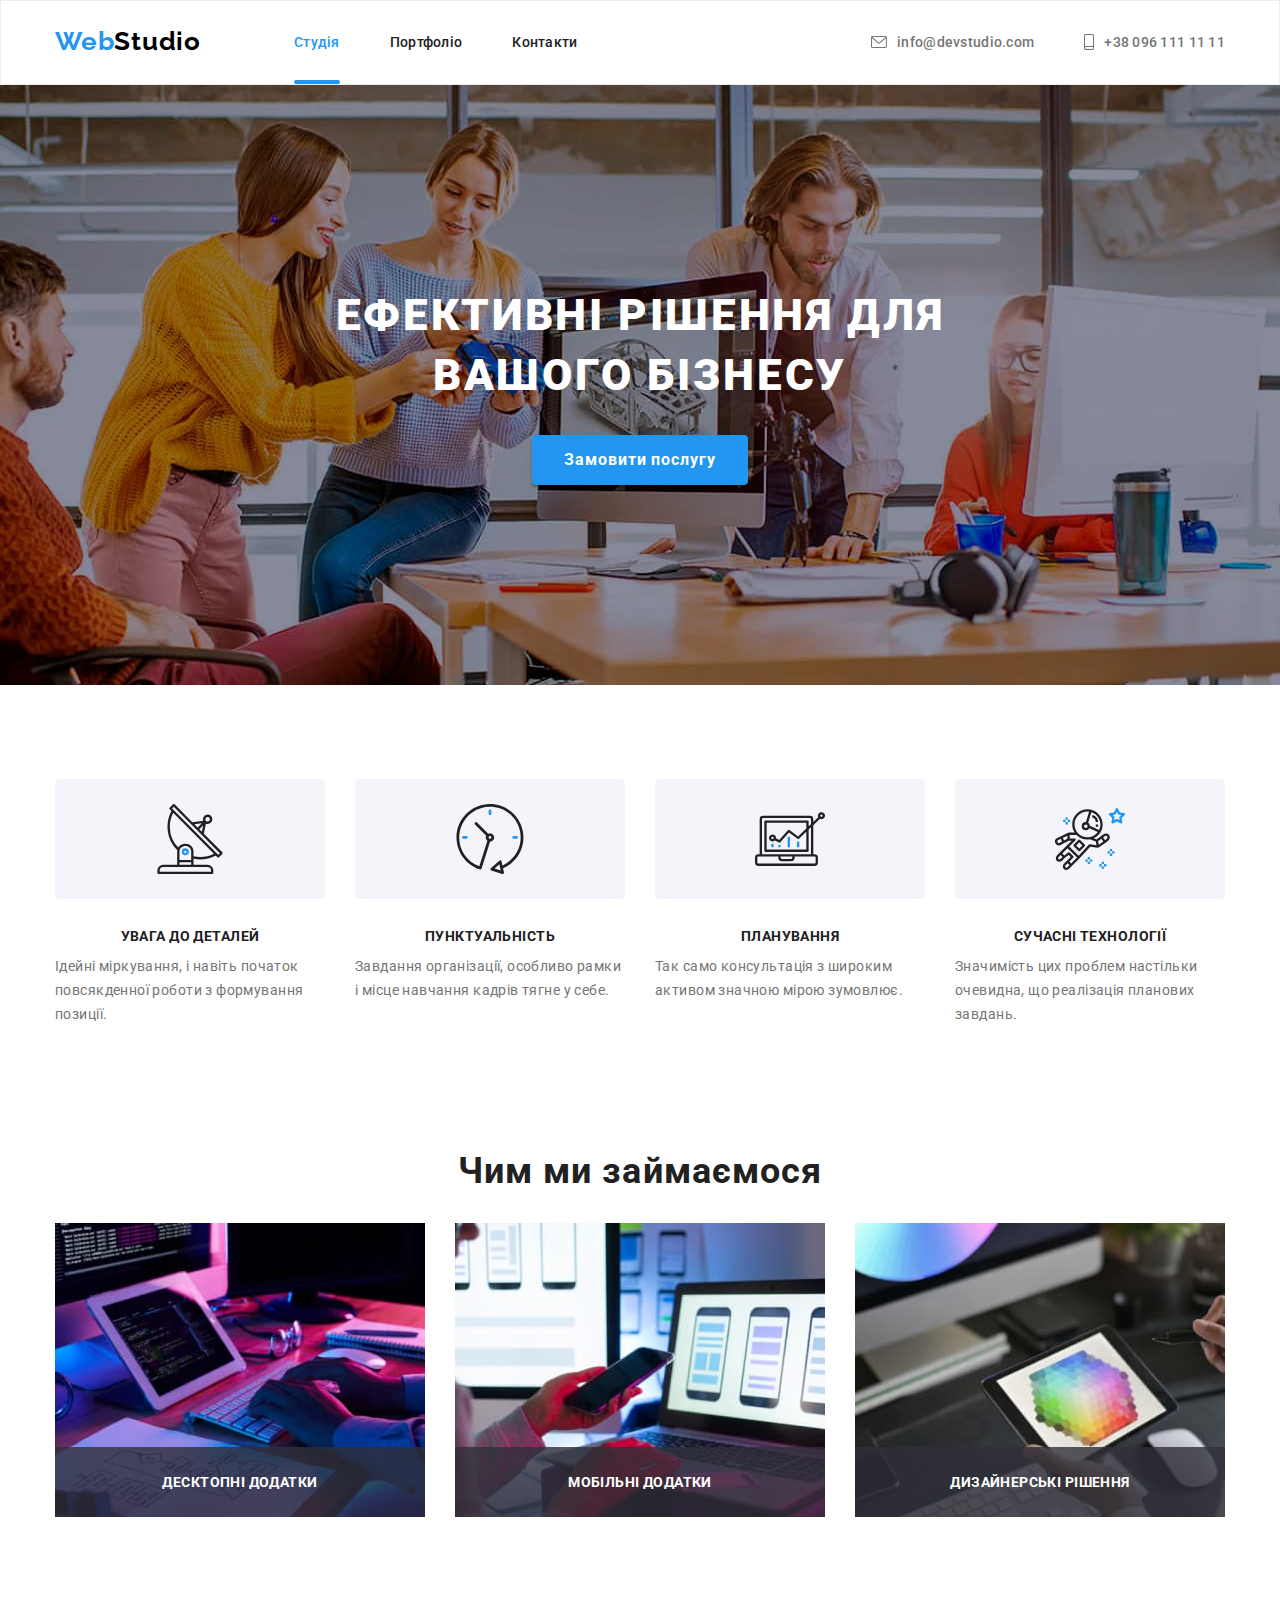
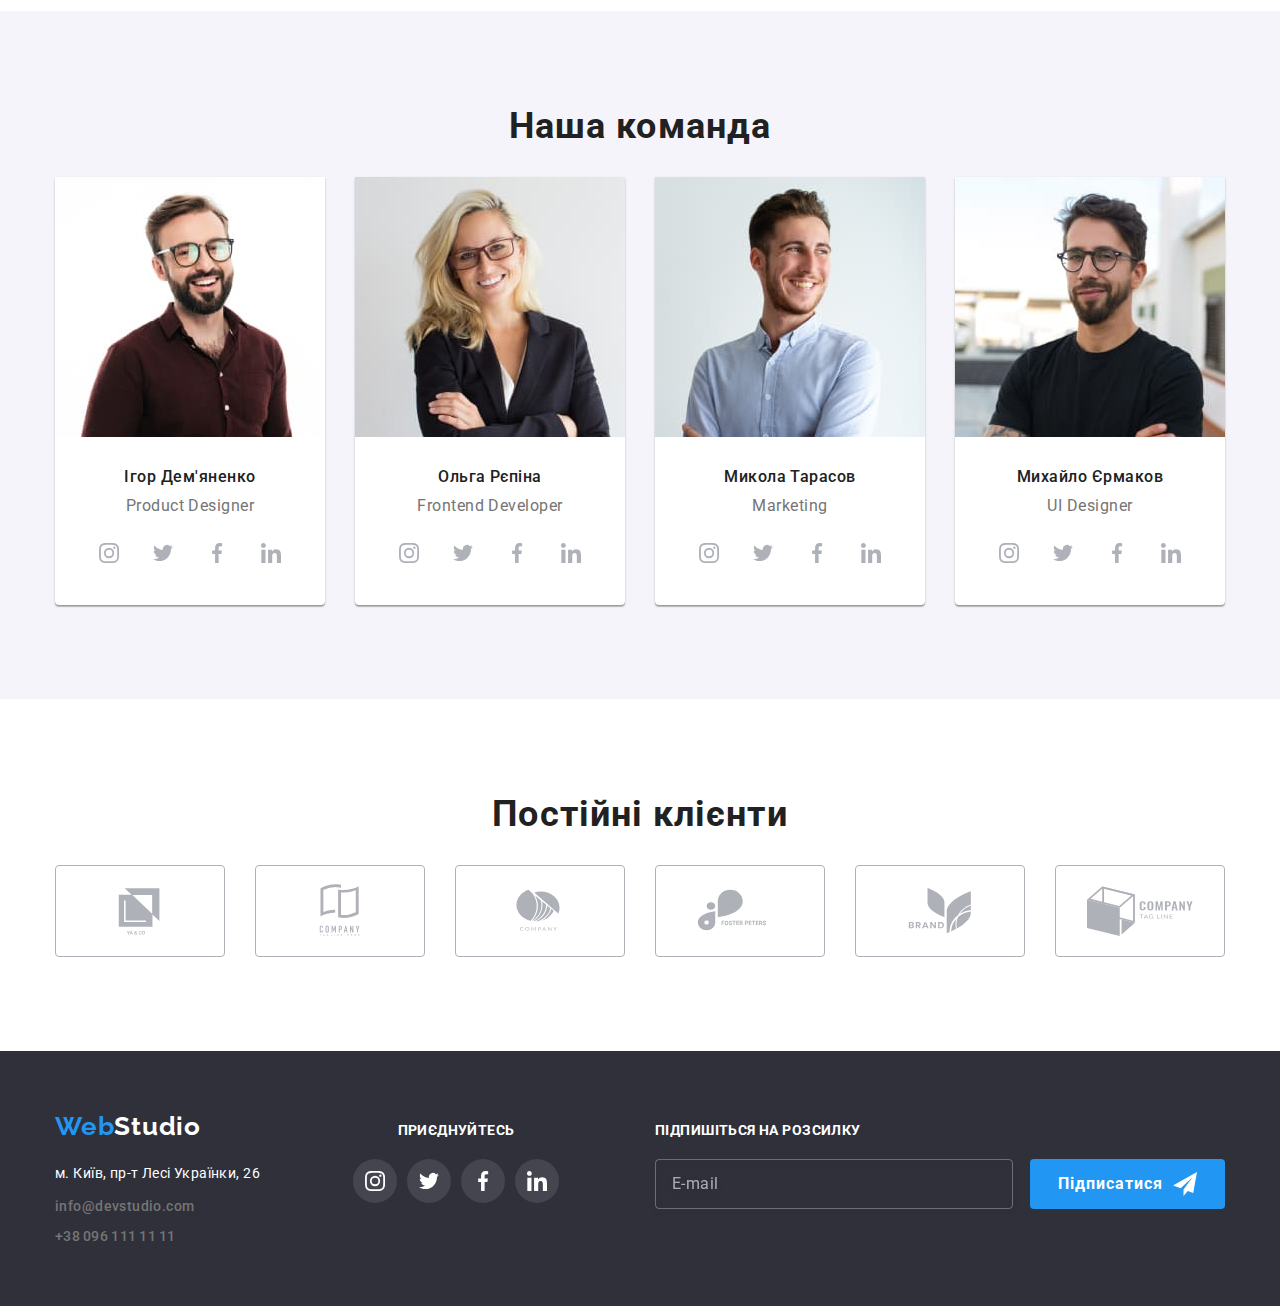
==== commit f93a73bf: "HW#8 V-final" ====
--- a/index.html
+++ b/index.html
@@ -169,20 +169,36 @@
                 <ul class="offers__list list">
                     <li>
                         <div class="offers__wrapper">
-                            <img src="./images/box1.jpg" alt="Набор коду на компьютері" width="370">
+                            <picture>
+                                <source
+                                    srcset="./images/services/desktop-app.jpg 1x, ./images/services/desktop-app@2x.jpg 1x 2x"
+                                    media="(min-width: 1200px)" />
+                                <img src="./images/services/desktop-app.jpg 1x" alt="Набор коду на компьютері"
+                                    class="offers-section__img" />
+                            </picture>
                             <h3 class="offers__header">Десктопні додатки</h3>
                         </div>
-
                     </li>
                     <li>
                         <div class="offers__wrapper">
-                            <img src="./images/box2.jpg" alt="Розробка мобільного інтерфейсу" width="370">
+                            <picture>
+                                <source
+                                    srcset="./images/services/mobile-app.jpg 1x, ./images/services/mobile-app@2x.jpg 1x 2x"
+                                    media="(min-width: 1200px)" />
+                                <img src="./images/services/mobile-app.jpg 1x" alt="Розробка мобільного додатку"
+                                    class="offers-section__img" />
+                            </picture>
                             <h3 class="offers__header">Мобільні додатки</h3>
                         </div>
                     </li>
                     <li>
                         <div class="offers__wrapper">
-                            <img src="./images/box3.jpg" alt="Розробка додатку на планшеті" width="370">
+                            <picture>
+                                <source srcset="./images/services/desing.jpg 1x, ./images/services/desing@2x.jpg 1x 2x"
+                                    media="(min-width: 1200px)" />
+                                <img src="./images/services/desing.jpg 1x" alt="Розробка дизайну планшету"
+                                    class="offers-section__img" />
+                            </picture>
                             <h3 class="offers__header">Дизайнерські рішення</h3>
                         </div>
                     </li>
@@ -198,7 +214,17 @@
                 <h2 class="section-title">Наша команда</h2>
                 <ul class="team-section__list list">
                     <li class="team-section__card">
-                        <img src="./images/team/member1.jpg" alt="Ігор Дем'яненко" width="100%">
+                        <picture>
+                            <source
+                                srcset="./images/team/desktop/team-1-desktop.jpg 1x, ./images/team/desktop/team-1-desktop@2x.jpg 2x"
+                                media="(min-width: 1200px)" />
+                            <source srcset="./images/team/tablet/team-1-tablet.jpg 1x, 
+                            ./images/team/tablet/team-1-tablet@2x.jpg 2x" media="(min-width: 768px)" />
+                            <source srcset="./images/team/mobile/team-1-mobile.jpg 1x, 
+                            ./images/team/mobile/team-1-mobile@2x.jpg 2x" media="(max-width: 767px)" />
+                            <img src="./images/team/mobile/team-1-mobile.jpg" alt="Ігор Дем'яненко"
+                                class="team-section__img" />
+                        </picture>
                         <h3 class="team-section__manager">Ігор Дем'яненко</h3>
                         <p class="team-section__position">Product Designer</p>
                         <ul class="social-list list">
@@ -233,7 +259,19 @@
                         </ul>
                     </li>
                     <li class="team-section__card">
-                        <img src="./images/team/member2.jpg" alt="Ольга Репіна" width="100%">
+                        <picture>
+                            <source
+                                srcset="./images/team/desktop/team-2-desktop.jpg 1x, ./images/team/desktop/team-2-desktop@2x.jpg 2x"
+                                media="(min-width: 1200px)" />
+                            <source srcset="./images/team/tablet/team-2-tablet.jpg 1x, 
+                                                    ./images/team/tablet/team-2-tablet@2x.jpg 2x"
+                                media="(min-width: 768px)" />
+                            <source srcset="./images/team/mobile/team-2-mobile.jpg 1x, 
+                                                    ./images/team/mobile/team-2-mobile@2x.jpg 2x"
+                                media="(max-width: 767px)" />
+                            <img src="./images/team/mobile/team-2-mobile.jpg" alt="Ольга Репіна"
+                                class="team-section__img" />
+                        </picture>
                         <h3 class="team-section__manager">Ольга Рєпіна</h3>
                         <p class="team-section__position">Frontend Developer</p>
                         <ul class="social-list list">
@@ -268,7 +306,17 @@
                         </ul>
                     </li>
                     <li class="team-section__card">
-                        <img src="./images/team/member3.jpg" alt="Микола Тарасов" width="100%">
+                        <picture>
+                            <source
+                                srcset="./images/team/desktop/team-3-desktop.jpg 1x, ./images/team/desktop/team-3-desktop@2x.jpg 2x"
+                                media="(min-width: 1200px)" />
+                            <source srcset="./images/team/tablet/team-3-tablet.jpg 1x, 
+                                ./images/team/tablet/team-3-tablet@2x.jpg 2x" media="(min-width: 768px)" />
+                            <source srcset="./images/team/mobile/team-3-mobile.jpg 1x, 
+                                ./images/team/mobile/team-3-mobile@2x.jpg 2x" media="(max-width: 767px)" />
+                            <img src="./images/team/mobile/team-3-mobile.jpg" alt="Микола Тарасов"
+                                class="team-section__img" />
+                        </picture>
                         <h3 class="team-section__manager">Микола Тарасов</h3>
                         <p class="team-section__position">Marketing</p>
                         <ul class="social-list list">
@@ -303,7 +351,17 @@
                         </ul>
                     </li>
                     <li class="team-section__card">
-                        <img src="./images/team/member4.jpg" alt="Михайло Єрмаков" width="100%">
+                        <picture>
+                            <source
+                                srcset="./images/team/desktop/team-4-desktop.jpg 1x, ./images/team/desktop/team-4-desktop@2x.jpg 2x"
+                                media="(min-width: 1200px)" />
+                            <source srcset="./images/team/tablet/team-4-tablet.jpg 1x, 
+                                ./images/team/tablet/team-4-tablet@2x.jpg 2x" media="(min-width: 768px)" />
+                            <source srcset="./images/team/mobile/team-4-mobile.jpg 1x, 
+                                ./images/team/mobile/team-4-mobile@2x.jpg 2x" media="(max-width: 767px)" />
+                            <img src="./images/team/mobile/team-4-mobile.jpg" alt="Михайло Єрмаков"
+                                class="team-section__img" />
+                        </picture>
                         <h3 class="team-section__manager">Михайло Єрмаков</h3>
                         <p class="team-section__position">UI Designer</p>
                         <ul class="social-list list">
--- a/css/main.min.css
+++ b/css/main.min.css
@@ -1 +1 @@
-:root{--primary-font: "Roboto", sans-serif;--secondary-font: "Raleway", sans-serif;--primary-text-color-theme-light: #212121;--secodary-text-color-theme-light: #757575;--primary-text-color-theme-dark: #ffffff;--bacground-text-color-theme-dark: #2f303a;--logo-header-color: #000000;--border-header-color: #ececec;--accent-color: #2196f3;--background-four-color: #f5f4fa;--background-color: #f5f5f5;--background-color-header: #c4c4c4;--svg-icon-color: #afb1b8;--background-overlay: rgba(33, 150, 243, 0.9);--transition-dur-and-func: 250ms cubic-bezier(0.4, 0, 0.2, 1)}.modal-form-submit,.footer-form-submit,.hero-btn{font-size:16px;line-height:1.88;text-align:center;letter-spacing:.06em}.visually-hidden{position:absolute;white-space:nowrap;width:1px;height:1px;overflow:hidden;border:0;padding:0;clip:rect(0 0 0 0);clip-path:inset(50%);margin:-1px}h1,h2,h3,p{margin-top:0;margin-bottom:0;padding-left:0}ul{margin-top:0;margin-bottom:0;padding-left:0}.link,.list-portfolio{text-decoration:none}.list{list-style:none}img{display:block;max-width:100%;height:auto}button{cursor:pointer}address{font-style:normal}body{color:var(--secodary-text-color-theme-light);font-family:var(--primary-font);font-size:14px;line-height:1.33;letter-spacing:.02em}@media screen and (max-width: 1199px){.section{padding-top:60px;padding-bottom:60px}}@media screen and (min-width: 1200px){.section{padding-top:94px;padding-bottom:94px}}.container{padding-left:15px;padding-right:15px}@media screen and (min-width: 480px){.container{width:480px;margin-left:auto;margin-right:auto}}@media screen and (min-width: 768px){.container{width:768px}}@media screen and (min-width: 1200px){.container{width:1200px}}.open-btn.current,.hero-btn.current{color:var(--primary-text-color-theme-dark);background-color:var(--accent-color);box-shadow:0px 3px 1px rgba(0,0,0,.1),0px 1px 2px rgba(0,0,0,.08),0px 2px 2px rgba(0,0,0,.12)}.link.current{color:var(--accent-color)}.logo{font-family:var(--secondary-font);font-weight:700;font-size:26px;line-height:1.19;letter-spacing:.03em;color:var(--accent-color)}.mobile-menu{position:fixed;top:0;left:0;z-index:100;width:100%;height:100%;background-color:var(--primary-text-color-theme-dark);opacity:0;visibility:hidden;pointer-events:none;transition:opacity var(--transition-dur-and-func),visibility var(--transition-dur-and-func)}.mobile-menu.is-open{opacity:1;visibility:visible;pointer-events:auto}@media screen and (min-width: 768px){.mobile-menu{display:none}}.mobile-menu__container{position:relative;padding-left:40px;display:flex;flex-direction:column;height:100vh}.mobile-menu__navigation{padding-top:48px}.mobile-menu__close-btn{position:absolute;top:10px;right:15px;line-height:0;background-color:rgba(0,0,0,0);border:0;padding:0}.mobile-menu__close-btn:hover,.mobile-menu__close-btn:focus{fill:var(--accent-color)}.mobile-menu__close-icon{width:40px;height:40px;transition:fill var(--transition-dur-and-func)}.mobile-menu__footer{margin-top:auto;padding-bottom:48px}.mobile-menu__list-link{font-weight:500;font-size:40px;line-height:1.18;text-align:center;letter-spacing:.02em;color:var(--primary-text-color-theme-light)}.mobile-menu__contacts{margin-bottom:64px}.contacts-item{display:inline-block}.contacts-item:not(:last-child){margin-bottom:32px}.mobile-menu__phone{font-weight:500;font-size:28px;line-height:1.18px;letter-spacing:.02em;color:var(--accent-color)}@media screen and (min-width: 408px){.mobile-menu__phone{font-size:34px}}.mobile-menu__mail{font-weight:500;font-size:24px;line-height:1.17px;letter-spacing:.02em;color:var(--secodary-text-color-theme-light)}.mobile-menu__social-list{display:flex;gap:10px}.mobile-menu__social-link{font-weight:500;font-size:12px;line-height:1.22;letter-spacing:.02em;color:var(--accent-color)}.mobile-menu__social-link.after::after{content:"";margin-left:10px;border:1px solid rgba(33,33,33,.2);transform:rotate(90deg)}@media screen and (min-width: 408px){.mobile-menu__social-link{font-size:18px}}.mail{display:flex;align-items:center;font-weight:500;font-size:14px;color:var(--secodary-text-color-theme-light);transition:color var(--transition-dur-and-func)}.mail:hover,.mail:focus{color:var(--accent-color)}.phone{display:flex;align-items:center;font-weight:500;font-size:14px;color:var(--secodary-text-color-theme-light);transition:color var(--transition-dur-and-func)}.phone:hover,.phone:focus{color:var(--accent-color)}.menu{display:none}.menu__item:not(:last-child){margin-bottom:32px}@media screen and (min-width: 768px){.menu{display:flex;column-gap:50px;align-items:center}}@media screen and (min-width: 768px){.menu__item:not(:last-child){margin-bottom:0}}.menu__link{font-weight:500;color:var(--primary-text-color-theme-light);transition:color var(--transition-dur-and-func);position:relative;display:inline-block;padding-top:32px;padding-bottom:32px}.menu__link:hover,.menu__link:focus{color:var(--accent-color)}.menu__link.current::after{content:"";position:absolute;width:100%;height:4px;bottom:0;left:0;border-radius:2px;background-color:currentColor}.section-title{font-size:36px;line-height:1.17;margin-bottom:30px;text-align:center;letter-spacing:.03em;color:var(--primary-text-color-theme-light)}.social-list{display:flex;column-gap:10px;justify-content:center;padding-bottom:30px}.social-list-item-link{display:flex;width:44px;height:44px;border-radius:50%;justify-content:center;align-items:center;transition:background-color var(--transition-dur-and-func)}.social-list-item-link:hover,.social-list-item-link:focus{background-color:var(--accent-color)}.social-list-item-link:hover .social-list-icon,.social-list-item-link:focus .social-list-icon{fill:var(--primary-text-color-theme-dark)}.social-list-icon{fill:var(--svg-icon-color);transition:fill var(--transition-dur-and-func)}.logo__header_studio{color:var(--logo-header-color)}.page-navigation .link.current{color:var(--accent-color)}.page-header{padding-top:10px;padding-bottom:10px;border:1px solid var(--border-header-color)}@media screen and (min-width: 768px){.page-header{padding:0}}.list-header{display:none}@media screen and (min-width: 768px){.list-header{display:flex;flex-direction:column;gap:10px;margin-left:auto}}@media screen and (min-width: 1200px){.list-header{display:flex;flex-direction:row;column-gap:50px}}.page-header__container{display:flex;align-items:center;justify-content:space-between}.open-mobile-menu-btn{line-height:0;border:none;background-color:rgba(0,0,0,0);padding:0}.open-mobile-menu-btn:hover,.open-mobile-menu-btn:focus{fill:var(--accent-color)}@media screen and (min-width: 768px){.open-mobile-menu-btn{display:none}}.open-mobile-menu-btn__icon{width:40px;height:40px}@media screen and (min-width: 768px){.page-navigation{display:flex;align-items:center}}@media screen and (min-width: 768px){.logo__header{margin-right:83px;padding-top:24px;padding-bottom:25px}}@media screen and (min-width: 1200px){.logo__header{margin-right:93px}}@media screen and (min-width: 768px){.phone__svg,.mail__svg{fill:currentColor;margin-right:10px}}.hero{padding:118px 0;text-align:center;background-color:var(--background-color-header);background-image:linear-gradient(rgba(47, 48, 58, 0.4), rgba(47, 48, 58, 0.4)),url(../images/hero.jpg);background-repeat:no-repeat;background-position:center;background-size:cover}@media screen and (min-width: 1200px){.hero{padding:200px 0;max-width:1600px;margin:0 auto}}.main-header{font-size:26px;line-height:1.62;text-align:center;letter-spacing:.06em;text-transform:uppercase;color:var(--primary-text-color-theme-dark);margin-bottom:30px}@media screen and (min-width: 768px){.main-header{width:360px;margin-left:auto;margin-right:auto}}@media screen and (min-width: 1200px){.main-header{font-weight:900;font-size:44px;line-height:1.3636363636;width:696px}}.hero-btn{font-weight:700;box-shadow:0px 4px 4px rgba(0,0,0,.15);border-radius:4px;border:none;padding:10px 32px;min-width:200px;min-height:50px;transition:color var(--transition-dur-and-func),background-color var(--transition-dur-and-func)}.hero-btn:hover,.hero-btn:focus{color:var(--primary-text-color-theme-dark);background-color:var(--accent-color)}.features-list__icon{display:flex;height:120px;justify-content:center;align-items:center;border-radius:4px;margin-bottom:30px;background-color:var(--background-four-color)}.features-list__header{font-size:14px;line-height:1.14;text-align:center;margin-bottom:10px;letter-spacing:.03em;text-transform:uppercase;color:var(--primary-text-color-theme-light)}.features-list__text{line-height:1.71;letter-spacing:.03em}.features-list{display:flex;justify-content:center;flex-wrap:wrap;gap:30px}.features-list__item:not(:last-child){margin-bottom:30px}@media screen and (min-width: 768px){.features-list__item{flex-basis:calc((100% - 30px)/2)}}@media screen and (min-width: 1200px){.features-list__item{flex-basis:calc((100% - 90px)/4)}}.offers{padding-top:0px}@media screen and (max-width: 1199px){.offers{display:none}}.offers__list{display:flex;align-items:center;gap:30px}.offers__wrapper{position:relative}.offers__header{position:absolute;bottom:0;width:100%;padding:27px 0;font-weight:700;font-size:14px;line-height:1.1428571429;text-align:center;letter-spacing:.03em;text-transform:uppercase;background:rgba(47,48,58,.8);color:var(--primary-text-color-theme-dark)}.team-section{background-color:var(--background-four-color)}.team-section__card{margin-bottom:30px;box-shadow:0px 1px 3px rgba(0,0,0,.12),0px 1px 1px rgba(0,0,0,.14),0px 2px 1px rgba(0,0,0,.2);border-radius:0px 0px 4px 4px;background-color:var(--primary-text-color-theme-dark)}@media screen and (min-width: 768px){.team-section__card{flex-basis:calc((100% - 30px)/2);margin-bottom:0}}@media screen and (min-width: 1200px){.team-section__card{flex-basis:calc((100% - 90px)/4)}}.team-section__manager{font-weight:500;font-size:16px;line-height:1.1875;text-align:center;letter-spacing:.03em;padding-top:30px;margin-bottom:10px;color:var(--primary-text-color-theme-light)}.team-section__position{font-size:16px;line-height:1.19;text-align:center;letter-spacing:.03em;margin-bottom:16px}@media screen and (min-width: 768px){.team-section__list{display:flex;justify-content:center;flex-wrap:wrap;gap:30px;flex-grow:1}}.clients-section__list{display:flex;justify-content:center;flex-wrap:wrap;gap:30px}.clients-section__list-item{flex-basis:calc((100% - 30px)/2)}@media screen and (min-width: 768px){.clients-section__list-item{flex-basis:calc((100% - 60px)/3)}}@media screen and (min-width: 1200px){.clients-section__list-item{flex-basis:calc((100% - 150px)/6)}}.clients-list-item-link{display:flex;width:100%;height:92px;justify-content:center;align-items:center;border:1px solid var(--svg-icon-color);border-radius:4px;transition:border var(--transition-dur-and-func)}.clients-list-item-link:hover,.clients-list-item-link:focus{border:1px solid var(--accent-color)}.clients-list-icon{justify-content:center;align-items:center;fill:var(--svg-icon-color);transition:fill var(--transition-dur-and-func)}.clients-list-item-link:hover .clients-list-icon,.clients-list-item-link:focus .clients-list-icon{fill:var(--accent-color)}.footer{padding-top:60px;padding-bottom:60px;background-color:var(--bacground-text-color-theme-dark)}.footer__container{display:flex;flex-direction:column;align-items:center}@media screen and (min-width: 1200px){.footer__container{flex-direction:row;align-items:baseline}}@media screen and (min-width: 768px)and (max-width: 1199px){.footer-tablet{display:flex;width:590px;justify-content:space-between}}@media screen and (min-width: 1200px){.footer-tablet{display:flex;align-items:baseline}}.footer__list-address{display:flex;flex-direction:column;align-items:center;margin-bottom:60px}@media screen and (min-width: 1200px){.footer__list-address{margin-bottom:0;margin-right:93px;align-items:initial}}.footer-form__label{width:100%}@media screen and (min-width: 1200px){.footer-form__label{display:block}}.footer__address{margin-top:20px}@media screen and (max-width: 1199px){.footer__adress-list{display:flex;flex-direction:column;align-items:center}}.address-link{font-size:14px;line-height:1.71px;letter-spacing:.03em;color:var(--primary-text-color-theme-dark)}.logo__footer-studio{color:var(--primary-text-color-theme-dark)}.footer-li:not(:last-child){margin-bottom:9px;line-height:1.7;letter-spacing:.03em}.footer-header{font-size:14px;line-height:1.14;margin-bottom:20px;letter-spacing:.03em;text-align:center;text-transform:uppercase;color:var(--primary-text-color-theme-dark)}.link-footer{background-color:rgba(255,255,255,.1)}.footer-list-social{margin-bottom:60px}@media screen and (min-width: 768px){.footer-list-social{margin-bottom:0}}.social-list-icon-footer{fill:var(--primary-text-color-theme-dark)}.footer .social-list{padding-bottom:0}.footer__list-input{width:100%}@media screen and (min-width: 768px)and (max-width: 1199px){.footer__list-input{width:450px}}@media screen and (min-width: 1200px){.footer__list-input{margin-left:auto;width:570px}}.footer-list-input-title{display:block;font-weight:700;font-size:14px;line-height:1.14;letter-spacing:.03em;text-transform:uppercase;color:var(--primary-text-color-theme-dark);margin-bottom:20px}@media screen and (max-width: 1199px){.footer-list-input-title{text-align:center}}.footer-form{display:flex}@media screen and (max-width: 1199px){.footer-form{flex-direction:column;width:100%;align-items:center}}.footer-email-input{width:100%;height:50px;padding-left:16px;background-color:rgba(0,0,0,0);color:var(--primary-text-color-theme-dark);border:1px solid rgba(255,255,255,.3);filter:drop-shadow(0px 4px 4px rgba(0, 0, 0, 0.15));border-radius:4px}.footer-email-input::placeholder{font-weight:400;font-size:16px;line-height:1.25;display:flex;align-items:center;letter-spacing:.03em;color:rgba(255,255,255,.6)}@media screen and (min-width: 1200px){.footer-email-input{display:block;width:358px}}.footer-form__label{margin-bottom:20px}@media screen and (min-width: 1200px){.footer-form__label{margin-bottom:0}}.footer-form-submit{width:200px;height:50px;text-align:center;display:flex;align-items:center;font-weight:700;color:var(--primary-text-color-theme-dark);border:rgba(0,0,0,0);border-radius:4px;margin-left:12px;margin-top:auto;padding:10px 28px;background-color:var(--accent-color)}.footer-form-submit:hover,.footer-form-submit:focus{box-shadow:0px 4px 4px rgba(0,0,0,.15)}.footer-submit-icon{margin-left:10px;fill:var(--primary-text-color-theme-dark)}.list-portfolio{display:flex;flex-direction:column;color:var(--secodary-text-color-theme-light);transition:box-shadow var(--transition-dur-and-func)}.list-portfolio:hover,.list-portfolio:focus{box-shadow:0px 1px 1px rgba(0,0,0,.12),0px 4px 4px rgba(0,0,0,.06),1px 4px 6px rgba(0,0,0,.16)}.portfolio-header{font-size:18px;line-height:2;letter-spacing:.06em;margin-bottom:4px;color:var(--primary-text-color-theme-light)}.potfolio-href{font-weight:400;font-size:16px;line-height:1.875;letter-spacing:.03em}.filters{margin-bottom:40px}@media screen and (max-width: 767px){.filters{max-width:342px}}@media screen and (min-width: 768px){.filters{display:flex;gap:8px;justify-content:center;margin-bottom:50px}}@media screen and (max-width: 767px){.filters__list{display:inline;line-height:0}}.open-btn{font-weight:500;font-size:16px;line-height:1.63;text-align:center;letter-spacing:.03em;align-items:center;border-radius:4px;border:none;padding:6px 22px;transition:color var(--transition-dur-and-func),background-color var(--transition-dur-and-func),box-shadow var(--transition-dur-and-func)}.open-btn:hover,.open-btn:focus{color:var(--primary-text-color-theme-dark);background-color:var(--accent-color);box-shadow:0px 3px 1px rgba(0,0,0,.1),0px 1px 2px rgba(0,0,0,.08),0px 2px 2px rgba(0,0,0,.12)}@media screen and (max-width: 767px){.open-btn{margin-right:4px;margin-bottom:15px}}.open-btn.current{padding:6px 25px}@media screen and (min-width: 768px){.cards-portfolio-list{display:flex;flex-wrap:wrap;gap:30px}}@media screen and (min-width: 768px){.portfolio-item{width:calc((100% - 30px)/2)}}@media screen and (min-width: 1200px){.portfolio-item{width:calc((100% - 60px)/3)}}.portfolio-item-title{flex-grow:1;padding:20px 24px;border:1px solid #eee}.overlay{position:absolute;top:0;left:0;width:100%;height:101%;font-weight:400;font-size:18px;line-height:1.56;letter-spacing:.03em;padding:63px 24px;overflow:auto;transform:translateY(100%);transition:transform var(--transition-dur-and-func);color:var(--primary-text-color-theme-dark);background-color:var(--background-overlay)}.list-portfolio:hover .overlay,.list-portfolio:focus .overlay{transform:translateY(0%)}.img-portfolio-wrapper{position:relative;overflow:hidden}.backdrop{position:fixed;top:0;left:0;width:100%;height:100%;z-index:100;background-color:rgba(0,0,0,.2);transition:opacity var(--transition-dur-and-func),visibility var(--transition-dur-and-func);padding:93px 15px;overflow-y:scroll}.backdrop.is-hidden{visibility:hidden;opacity:0;pointer-events:none}.modal{position:relative;padding:40px;background-color:var(--primary-text-color-theme-dark);box-shadow:0px 1px 3px rgba(0,0,0,.12),0px 1px 1px rgba(0,0,0,.14),0px 2px 1px rgba(0,0,0,.2);border-radius:4px}@media screen and (min-width: 450px){.modal{position:absolute;top:50%;left:50%;transform:translate(-50%, -50%);max-width:450px;width:100%}}@media screen and (min-width: 1200px){.modal{max-width:528px}}.modal-close-btn{position:absolute;top:8px;right:8px;display:flex;align-items:center;justify-content:center;width:30px;height:30px;border-radius:50%;background-color:rgba(0,0,0,0);border:1px solid rgba(0,0,0,.1);padding:0}.modal-close-icon{transition:fill var(--transition-dur-and-func)}.modal-close-btn:hover .modal-close-icon,.modal-close-btn:focus .modal-close-icon{fill:var(--accent-color)}.modal-form-title{font-weight:700;font-size:20px;line-height:1.15;text-align:center;letter-spacing:.03em;margin-bottom:12px;color:var(--primary-text-color-theme-light)}.modal-form{display:flex;flex-direction:column}.modal-form-input-desc{display:block;font-weight:400;font-size:12px;line-height:1.17;letter-spacing:.01em;margin-bottom:4px;color:var(--secodary-text-color-theme-light)}.modal-form-field{margin-bottom:10px}.modal-form-input{width:100%;height:40px;padding-left:42px;border:1px solid rgba(33,33,33,.2);border-radius:4px;transition:border-color var(--transition-dur-and-func)}.modal-form-input:focus{outline:none;border-color:var(--accent-color)}.modal-form-input-wrapper{position:relative;display:block}.modal-form-input-icon{position:absolute;top:50%;left:12px;transform:translateY(-50%);transition:fill var(--transition-dur-and-func)}.modal-form-input:focus+.modal-form-input-icon{fill:var(--accent-color)}.modal-form-field-desc{margin-bottom:20px}.modal-form-message{display:block;width:100%;height:120px;resize:none;padding:12px 16px;border:1px solid rgba(33,33,33,.2);border-radius:4px;transition:border-color var(--transition-dur-and-func)}.modal-form-message::placeholder{font-weight:400;font-size:12px;line-height:1.17;letter-spacing:.01em;color:rgba(117,117,117,.5)}.modal-form-message:focus{outline:none;border-color:var(--accent-color)}.modal-form-check-field{display:flex;justify-content:center;align-items:center;margin-bottom:30px}.modal-form-own-checkbox{border:2px solid var(--primary-text-color-theme-light);border-radius:2px;fill:rgba(0,0,0,0);cursor:pointer;margin-right:8px;transition:fill var(--transition-dur-and-func),background-color var(--transition-dur-and-func)}.modal-form-check:checked+.modal-form-own-checkbox{background-color:var(--accent-color);fill:var(--primary-text-color-theme-dark);border:none}.modal-form-check:focus+.modal-form-own-checkbox{box-shadow:0 0 0 2px rgba(0,0,0,.25)}.modal-form-own-checkbox-desc{font-weight:400;font-size:12px;line-height:1.17;letter-spacing:.03em;color:var(--secodary-text-color-theme-light)}@media screen and (min-width: 1200px){.modal-form-own-checkbox-desc{font-size:14px;line-height:1.71}}.modal-form-own-checkbox-user{font-weight:400;font-size:12px;line-height:1.17;letter-spacing:.03em;text-decoration-line:underline;color:var(--accent-color)}@media screen and (min-width: 1200px){.modal-form-own-checkbox-user{font-size:14px;line-height:1.71}}.modal-form-submit{display:flex;align-items:center;font-weight:700;align-self:center;box-shadow:0px 4px 4px rgba(0,0,0,.15);border-radius:4px;border:none;padding:10px 52px;min-width:200px;min-height:50px;color:var(--primary-text-color-theme-dark);background-color:var(--accent-color);transition:color var(--transition-dur-and-func),background-color var(--transition-dur-and-func)}.modal-form-submit:hover,.modal-form-submit:focus{color:var(--primary-text-color-theme-dark);background-color:var(--accent-color)}/*# sourceMappingURL=main.min.css.map */+:root{--primary-font: "Roboto", sans-serif;--secondary-font: "Raleway", sans-serif;--primary-text-color-theme-light: #212121;--secodary-text-color-theme-light: #757575;--primary-text-color-theme-dark: #ffffff;--bacground-text-color-theme-dark: #2f303a;--logo-header-color: #000000;--border-header-color: #ececec;--accent-color: #2196f3;--background-four-color: #f5f4fa;--background-color: #f5f5f5;--background-color-header: #c4c4c4;--svg-icon-color: #afb1b8;--background-overlay: rgba(33, 150, 243, 0.9);--transition-dur-and-func: 250ms cubic-bezier(0.4, 0, 0.2, 1)}.modal-form-submit,.footer-form-submit,.hero-btn{font-size:16px;line-height:1.88;text-align:center;letter-spacing:.06em}.visually-hidden{position:absolute;white-space:nowrap;width:1px;height:1px;overflow:hidden;border:0;padding:0;clip:rect(0 0 0 0);clip-path:inset(50%);margin:-1px}h1,h2,h3,p{margin-top:0;margin-bottom:0;padding-left:0}ul{margin-top:0;margin-bottom:0;padding-left:0}.link,.list-portfolio{text-decoration:none}.list{list-style:none}img{display:block;max-width:100%;height:auto}button{cursor:pointer}address{font-style:normal}body{color:var(--secodary-text-color-theme-light);font-family:var(--primary-font);font-size:14px;line-height:1.33;letter-spacing:.02em}@media screen and (max-width: 1199px){.section{padding-top:60px;padding-bottom:60px}}@media screen and (min-width: 1200px){.section{padding-top:94px;padding-bottom:94px}}.container{padding-left:15px;padding-right:15px}@media screen and (min-width: 480px){.container{width:480px;margin-left:auto;margin-right:auto}}@media screen and (min-width: 768px){.container{width:768px}}@media screen and (min-width: 1200px){.container{width:1200px}}.open-btn.current,.hero-btn.current{color:var(--primary-text-color-theme-dark);background-color:var(--accent-color);box-shadow:0px 3px 1px rgba(0,0,0,.1),0px 1px 2px rgba(0,0,0,.08),0px 2px 2px rgba(0,0,0,.12)}.link.current{color:var(--accent-color)}.logo{font-family:var(--secondary-font);font-weight:700;font-size:26px;line-height:1.19;letter-spacing:.03em;color:var(--accent-color)}.mobile-menu{position:fixed;top:0;left:0;z-index:100;width:100%;height:100%;background-color:var(--primary-text-color-theme-dark);opacity:0;visibility:hidden;pointer-events:none;transition:opacity var(--transition-dur-and-func),visibility var(--transition-dur-and-func)}.mobile-menu.is-open{opacity:1;visibility:visible;pointer-events:auto}@media screen and (min-width: 768px){.mobile-menu{display:none}}.mobile-menu__container{position:relative;padding-left:40px;display:flex;flex-direction:column;height:100vh}.mobile-menu__navigation{padding-top:48px}.mobile-menu__close-btn{position:absolute;top:10px;right:15px;line-height:0;background-color:rgba(0,0,0,0);border:0;padding:0}.mobile-menu__close-btn:hover,.mobile-menu__close-btn:focus{fill:var(--accent-color)}.mobile-menu__close-icon{width:40px;height:40px;transition:fill var(--transition-dur-and-func)}.mobile-menu__footer{margin-top:auto;padding-bottom:48px}.mobile-menu__list-link{font-weight:500;font-size:40px;line-height:1.18;text-align:center;letter-spacing:.02em;color:var(--primary-text-color-theme-light)}.mobile-menu__contacts{margin-bottom:64px}.contacts-item{display:inline-block}.contacts-item:not(:last-child){margin-bottom:32px}.mobile-menu__phone{font-weight:500;font-size:28px;line-height:1.18px;letter-spacing:.02em;color:var(--accent-color)}@media screen and (min-width: 408px){.mobile-menu__phone{font-size:34px}}.mobile-menu__mail{font-weight:500;font-size:24px;line-height:1.17px;letter-spacing:.02em;color:var(--secodary-text-color-theme-light)}.mobile-menu__social-list{display:flex;gap:10px}.mobile-menu__social-link{font-weight:500;font-size:12px;line-height:1.22;letter-spacing:.02em;color:var(--accent-color)}.mobile-menu__social-link.after::after{content:"";margin-left:10px;border:1px solid rgba(33,33,33,.2);transform:rotate(90deg)}@media screen and (min-width: 408px){.mobile-menu__social-link{font-size:18px}}.mail{display:flex;align-items:center;font-weight:500;font-size:14px;color:var(--secodary-text-color-theme-light);transition:color var(--transition-dur-and-func)}.mail:hover,.mail:focus{color:var(--accent-color)}.phone{display:flex;align-items:center;font-weight:500;font-size:14px;color:var(--secodary-text-color-theme-light);transition:color var(--transition-dur-and-func)}.phone:hover,.phone:focus{color:var(--accent-color)}.menu{display:none}.menu__item:not(:last-child){margin-bottom:32px}@media screen and (min-width: 768px){.menu{display:flex;column-gap:50px;align-items:center}}@media screen and (min-width: 768px){.menu__item:not(:last-child){margin-bottom:0}}.menu__link{font-weight:500;color:var(--primary-text-color-theme-light);transition:color var(--transition-dur-and-func);position:relative;display:inline-block;padding-top:32px;padding-bottom:32px}.menu__link:hover,.menu__link:focus{color:var(--accent-color)}.menu__link.current::after{content:"";position:absolute;width:100%;height:4px;bottom:0;left:0;border-radius:2px;background-color:currentColor}.section-title{font-size:36px;line-height:1.17;margin-bottom:30px;text-align:center;letter-spacing:.03em;color:var(--primary-text-color-theme-light)}.social-list{display:flex;column-gap:10px;justify-content:center;padding-bottom:30px}.social-list-item-link{display:flex;width:44px;height:44px;border-radius:50%;justify-content:center;align-items:center;transition:background-color var(--transition-dur-and-func)}.social-list-item-link:hover,.social-list-item-link:focus{background-color:var(--accent-color)}.social-list-item-link:hover .social-list-icon,.social-list-item-link:focus .social-list-icon{fill:var(--primary-text-color-theme-dark)}.social-list-icon{fill:var(--svg-icon-color);transition:fill var(--transition-dur-and-func)}.logo__header_studio{color:var(--logo-header-color)}.page-navigation .link.current{color:var(--accent-color)}.page-header{padding-top:10px;padding-bottom:10px;border:1px solid var(--border-header-color)}@media screen and (min-width: 768px){.page-header{padding:0}}.list-header{display:none}@media screen and (min-width: 768px){.list-header{display:flex;flex-direction:column;gap:10px;margin-left:auto}}@media screen and (min-width: 1200px){.list-header{display:flex;flex-direction:row;column-gap:50px}}.page-header__container{display:flex;align-items:center;justify-content:space-between}.open-mobile-menu-btn{line-height:0;border:none;background-color:rgba(0,0,0,0);padding:0}.open-mobile-menu-btn:hover,.open-mobile-menu-btn:focus{fill:var(--accent-color)}@media screen and (min-width: 768px){.open-mobile-menu-btn{display:none}}.open-mobile-menu-btn__icon{width:40px;height:40px}@media screen and (min-width: 768px){.page-navigation{display:flex;align-items:center}}@media screen and (min-width: 768px){.logo__header{margin-right:83px;padding-top:24px;padding-bottom:25px}}@media screen and (min-width: 1200px){.logo__header{margin-right:93px}}@media screen and (min-width: 768px){.phone__svg,.mail__svg{fill:currentColor;margin-right:10px}}.hero{padding:118px 0;text-align:center;background-color:var(--background-color-header);background-image:linear-gradient(rgba(47, 48, 58, 0.4), rgba(47, 48, 58, 0.4)),url("../images/hero/hero-mobile.jpg");background-repeat:no-repeat;background-position:center;background-size:cover}@media screen and (min-device-pixel-ratio: 2)and (max-width: 767px),screen and (min-resolution: 192dpi)and (max-width: 767px),screen and (min-resolution: 2dppx)and (max-width: 767px){.hero{background-image:url("../images/hero/hero-mobile@2x.jpg")}}@media screen and (min-width: 768px){.hero{background-image:url("../images/hero/hero-tablet.jpg")}}@media screen and (min-device-pixel-ratio: 2)and (min-width: 768px),screen and (min-resolution: 192dpi)and (min-width: 768px),screen and (min-resolution: 2dppx)and (min-width: 768px){.hero{background-image:url("../images/hero/hero-tablet@2x.jpg")}}@media screen and (min-width: 1200px){.hero{background-image:url("../images/hero/hero-desktop.jpg")}}@media screen and (min-device-pixel-ratio: 2)and (min-width: 1200px),screen and (min-resolution: 192dpi)and (min-width: 1200px),screen and (min-resolution: 2dppx)and (min-width: 1200px){.hero{background-image:url("../images/hero/hero-desktop@2x.jpg")}}@media screen and (min-width: 1200px){.hero{padding:200px 0;max-width:1600px;margin:0 auto}}.main-header{font-size:26px;line-height:1.62;text-align:center;letter-spacing:.06em;text-transform:uppercase;color:var(--primary-text-color-theme-dark);margin-bottom:30px}@media screen and (min-width: 768px){.main-header{width:360px;margin-left:auto;margin-right:auto}}@media screen and (min-width: 1200px){.main-header{font-weight:900;font-size:44px;line-height:1.3636363636;width:696px}}.hero-btn{font-weight:700;box-shadow:0px 4px 4px rgba(0,0,0,.15);border-radius:4px;border:none;padding:10px 32px;min-width:200px;min-height:50px;transition:color var(--transition-dur-and-func),background-color var(--transition-dur-and-func)}.hero-btn:hover,.hero-btn:focus{color:var(--primary-text-color-theme-dark);background-color:var(--accent-color)}.features-list__icon{display:flex;height:120px;justify-content:center;align-items:center;border-radius:4px;margin-bottom:30px;background-color:var(--background-four-color)}.features-list__header{font-size:14px;line-height:1.14;text-align:center;margin-bottom:10px;letter-spacing:.03em;text-transform:uppercase;color:var(--primary-text-color-theme-light)}.features-list__text{line-height:1.71;letter-spacing:.03em}.features-list{display:flex;justify-content:center;flex-wrap:wrap;gap:30px}.features-list__item:not(:last-child){margin-bottom:30px}@media screen and (min-width: 768px){.features-list__item{flex-basis:calc((100% - 30px)/2)}}@media screen and (min-width: 1200px){.features-list__item{flex-basis:calc((100% - 90px)/4)}}.offers{padding-top:0px}@media screen and (max-width: 1199px){.offers{display:none}}.offers__list{display:flex;align-items:center;gap:30px}.offers__wrapper{position:relative}.offers__header{position:absolute;bottom:0;width:100%;padding:27px 0;font-weight:700;font-size:14px;line-height:1.1428571429;text-align:center;letter-spacing:.03em;text-transform:uppercase;background:rgba(47,48,58,.8);color:var(--primary-text-color-theme-dark)}.team-section{background-color:var(--background-four-color)}.team-section__card{margin-bottom:30px;box-shadow:0px 1px 3px rgba(0,0,0,.12),0px 1px 1px rgba(0,0,0,.14),0px 2px 1px rgba(0,0,0,.2);border-radius:0px 0px 4px 4px;background-color:var(--primary-text-color-theme-dark)}@media screen and (min-width: 768px){.team-section__card{flex-basis:calc((100% - 30px)/2);margin-bottom:0}}@media screen and (min-width: 1200px){.team-section__card{flex-basis:calc((100% - 90px)/4)}}.team-section__manager{font-weight:500;font-size:16px;line-height:1.1875;text-align:center;letter-spacing:.03em;padding-top:30px;margin-bottom:10px;color:var(--primary-text-color-theme-light)}.team-section__position{font-size:16px;line-height:1.19;text-align:center;letter-spacing:.03em;margin-bottom:16px}@media screen and (min-width: 768px){.team-section__list{display:flex;justify-content:center;flex-wrap:wrap;gap:30px;flex-grow:1}}.clients-section__list{display:flex;justify-content:center;flex-wrap:wrap;gap:30px}.clients-section__list-item{flex-basis:calc((100% - 30px)/2)}@media screen and (min-width: 768px){.clients-section__list-item{flex-basis:calc((100% - 60px)/3)}}@media screen and (min-width: 1200px){.clients-section__list-item{flex-basis:calc((100% - 150px)/6)}}.clients-list-item-link{display:flex;width:100%;height:92px;justify-content:center;align-items:center;border:1px solid var(--svg-icon-color);border-radius:4px;transition:border var(--transition-dur-and-func)}.clients-list-item-link:hover,.clients-list-item-link:focus{border:1px solid var(--accent-color)}.clients-list-icon{justify-content:center;align-items:center;fill:var(--svg-icon-color);transition:fill var(--transition-dur-and-func)}.clients-list-item-link:hover .clients-list-icon,.clients-list-item-link:focus .clients-list-icon{fill:var(--accent-color)}.footer{padding-top:60px;padding-bottom:60px;background-color:var(--bacground-text-color-theme-dark)}.footer__container{display:flex;flex-direction:column;align-items:center}@media screen and (min-width: 1200px){.footer__container{flex-direction:row;align-items:baseline}}@media screen and (min-width: 768px)and (max-width: 1199px){.footer-tablet{display:flex;width:590px;justify-content:space-between}}@media screen and (min-width: 1200px){.footer-tablet{display:flex;align-items:baseline}}.footer__list-address{display:flex;flex-direction:column;align-items:center;margin-bottom:60px}@media screen and (min-width: 1200px){.footer__list-address{margin-bottom:0;margin-right:93px;align-items:initial}}.footer-form__label{width:100%}@media screen and (min-width: 1200px){.footer-form__label{display:block}}.footer__address{margin-top:20px}@media screen and (max-width: 1199px){.footer__adress-list{display:flex;flex-direction:column;align-items:center}}.address-link{font-size:14px;line-height:1.71px;letter-spacing:.03em;color:var(--primary-text-color-theme-dark)}.logo__footer-studio{color:var(--primary-text-color-theme-dark)}.footer-li:not(:last-child){margin-bottom:9px;line-height:1.7;letter-spacing:.03em}.footer-header{font-size:14px;line-height:1.14;margin-bottom:20px;letter-spacing:.03em;text-align:center;text-transform:uppercase;color:var(--primary-text-color-theme-dark)}.link-footer{background-color:rgba(255,255,255,.1)}.footer-list-social{margin-bottom:60px}@media screen and (min-width: 768px){.footer-list-social{margin-bottom:0}}.social-list-icon-footer{fill:var(--primary-text-color-theme-dark)}.footer .social-list{padding-bottom:0}.footer__list-input{width:100%}@media screen and (min-width: 768px)and (max-width: 1199px){.footer__list-input{width:450px}}@media screen and (min-width: 1200px){.footer__list-input{margin-left:auto;width:570px}}.footer-list-input-title{display:block;font-weight:700;font-size:14px;line-height:1.14;letter-spacing:.03em;text-transform:uppercase;color:var(--primary-text-color-theme-dark);margin-bottom:20px}@media screen and (max-width: 1199px){.footer-list-input-title{text-align:center}}.footer-form{display:flex}@media screen and (max-width: 1199px){.footer-form{flex-direction:column;width:100%;align-items:center}}.footer-email-input{width:100%;height:50px;padding-left:16px;background-color:rgba(0,0,0,0);color:var(--primary-text-color-theme-dark);border:1px solid rgba(255,255,255,.3);filter:drop-shadow(0px 4px 4px rgba(0, 0, 0, 0.15));border-radius:4px}.footer-email-input::placeholder{font-weight:400;font-size:16px;line-height:1.25;display:flex;align-items:center;letter-spacing:.03em;color:rgba(255,255,255,.6)}@media screen and (min-width: 1200px){.footer-email-input{display:block;width:358px}}.footer-form__label{margin-bottom:20px}@media screen and (min-width: 1200px){.footer-form__label{margin-bottom:0}}.footer-form-submit{width:200px;height:50px;text-align:center;display:flex;align-items:center;font-weight:700;color:var(--primary-text-color-theme-dark);border:rgba(0,0,0,0);border-radius:4px;margin-left:12px;margin-top:auto;padding:10px 28px;background-color:var(--accent-color)}.footer-form-submit:hover,.footer-form-submit:focus{box-shadow:0px 4px 4px rgba(0,0,0,.15)}.footer-submit-icon{margin-left:10px;fill:var(--primary-text-color-theme-dark)}.list-portfolio{display:flex;flex-direction:column;flex-grow:1;height:100%;color:var(--secodary-text-color-theme-light);transition:box-shadow var(--transition-dur-and-func)}.list-portfolio:hover,.list-portfolio:focus{box-shadow:0px 1px 1px rgba(0,0,0,.12),0px 4px 4px rgba(0,0,0,.06),1px 4px 6px rgba(0,0,0,.16)}.portfolio-header{font-size:18px;line-height:2;letter-spacing:.06em;margin-bottom:4px;color:var(--primary-text-color-theme-light)}.potfolio-href{font-weight:400;font-size:16px;line-height:1.875;letter-spacing:.03em}.filters{margin-bottom:40px}@media screen and (max-width: 767px){.filters{max-width:342px}}@media screen and (min-width: 768px){.filters{display:flex;gap:8px;justify-content:center;margin-bottom:50px}}@media screen and (max-width: 767px){.filters__list{display:inline;line-height:0}}.open-btn{font-weight:500;font-size:16px;line-height:1.63;text-align:center;letter-spacing:.03em;align-items:center;border-radius:4px;border:none;padding:6px 22px;transition:color var(--transition-dur-and-func),background-color var(--transition-dur-and-func),box-shadow var(--transition-dur-and-func)}.open-btn:hover,.open-btn:focus{color:var(--primary-text-color-theme-dark);background-color:var(--accent-color);box-shadow:0px 3px 1px rgba(0,0,0,.1),0px 1px 2px rgba(0,0,0,.08),0px 2px 2px rgba(0,0,0,.12)}@media screen and (max-width: 767px){.open-btn{margin-right:4px;margin-bottom:15px}}.open-btn.current{padding:6px 25px}@media screen and (min-width: 768px){.cards-portfolio-list{display:flex;flex-wrap:wrap;gap:30px}}@media screen and (max-width: 767px){.portfolio-item:not(:last-child){margin-bottom:30px}}@media screen and (min-width: 768px){.portfolio-item{width:calc((100% - 30px)/2)}}@media screen and (min-width: 1200px){.portfolio-item{width:calc((100% - 60px)/3)}}.portfolio-item-title{display:flex;flex-direction:column;flex-grow:1;padding:20px 24px;border:1px solid #eee}.overlay{position:absolute;top:0;left:0;width:100%;height:101%;font-weight:400;font-size:18px;line-height:1.56;letter-spacing:.03em;padding:63px 24px;overflow:auto;transform:translateY(100%);transition:transform var(--transition-dur-and-func);color:var(--primary-text-color-theme-dark);background-color:var(--background-overlay)}.list-portfolio:hover .overlay,.list-portfolio:focus .overlay{transform:translateY(0%)}.img-portfolio-wrapper{position:relative;overflow:hidden}.img-portfolio{width:100%}.backdrop{position:fixed;top:0;left:0;width:100%;height:100%;z-index:100;background-color:rgba(0,0,0,.2);transition:opacity var(--transition-dur-and-func),visibility var(--transition-dur-and-func);padding:93px 15px;overflow-y:scroll}.backdrop.is-hidden{visibility:hidden;opacity:0;pointer-events:none}.modal{position:relative;padding:40px;background-color:var(--primary-text-color-theme-dark);box-shadow:0px 1px 3px rgba(0,0,0,.12),0px 1px 1px rgba(0,0,0,.14),0px 2px 1px rgba(0,0,0,.2);border-radius:4px}@media screen and (min-width: 450px){.modal{position:absolute;top:50%;left:50%;transform:translate(-50%, -50%);max-width:450px;width:100%}}@media screen and (min-width: 1200px){.modal{max-width:528px}}.modal-close-btn{position:absolute;top:8px;right:8px;display:flex;align-items:center;justify-content:center;width:30px;height:30px;border-radius:50%;background-color:rgba(0,0,0,0);border:1px solid rgba(0,0,0,.1);padding:0}.modal-close-icon{transition:fill var(--transition-dur-and-func)}.modal-close-btn:hover .modal-close-icon,.modal-close-btn:focus .modal-close-icon{fill:var(--accent-color)}.modal-form-title{font-weight:700;font-size:20px;line-height:1.15;text-align:center;letter-spacing:.03em;margin-bottom:12px;color:var(--primary-text-color-theme-light)}.modal-form{display:flex;flex-direction:column}.modal-form-input-desc{display:block;font-weight:400;font-size:12px;line-height:1.17;letter-spacing:.01em;margin-bottom:4px;color:var(--secodary-text-color-theme-light)}.modal-form-field{margin-bottom:10px}.modal-form-input{width:100%;height:40px;padding-left:42px;border:1px solid rgba(33,33,33,.2);border-radius:4px;transition:border-color var(--transition-dur-and-func)}.modal-form-input:focus{outline:none;border-color:var(--accent-color)}.modal-form-input-wrapper{position:relative;display:block}.modal-form-input-icon{position:absolute;top:50%;left:12px;transform:translateY(-50%);transition:fill var(--transition-dur-and-func)}.modal-form-input:focus+.modal-form-input-icon{fill:var(--accent-color)}.modal-form-field-desc{margin-bottom:20px}.modal-form-message{display:block;width:100%;height:120px;resize:none;padding:12px 16px;border:1px solid rgba(33,33,33,.2);border-radius:4px;transition:border-color var(--transition-dur-and-func)}.modal-form-message::placeholder{font-weight:400;font-size:12px;line-height:1.17;letter-spacing:.01em;color:rgba(117,117,117,.5)}.modal-form-message:focus{outline:none;border-color:var(--accent-color)}.modal-form-check-field{display:flex;justify-content:center;align-items:center;margin-bottom:30px}.modal-form-own-checkbox{border:2px solid var(--primary-text-color-theme-light);border-radius:2px;fill:rgba(0,0,0,0);cursor:pointer;margin-right:8px;transition:fill var(--transition-dur-and-func),background-color var(--transition-dur-and-func)}.modal-form-check:checked+.modal-form-own-checkbox{background-color:var(--accent-color);fill:var(--primary-text-color-theme-dark);border:none}.modal-form-check:focus+.modal-form-own-checkbox{box-shadow:0 0 0 2px rgba(0,0,0,.25)}.modal-form-own-checkbox-desc{font-weight:400;font-size:12px;line-height:1.17;letter-spacing:.03em;color:var(--secodary-text-color-theme-light)}@media screen and (min-width: 1200px){.modal-form-own-checkbox-desc{font-size:14px;line-height:1.71}}.modal-form-own-checkbox-user{font-weight:400;font-size:12px;line-height:1.17;letter-spacing:.03em;text-decoration-line:underline;color:var(--accent-color)}@media screen and (min-width: 1200px){.modal-form-own-checkbox-user{font-size:14px;line-height:1.71}}.modal-form-submit{display:flex;align-items:center;font-weight:700;align-self:center;box-shadow:0px 4px 4px rgba(0,0,0,.15);border-radius:4px;border:none;padding:10px 52px;min-width:200px;min-height:50px;color:var(--primary-text-color-theme-dark);background-color:var(--accent-color);transition:color var(--transition-dur-and-func),background-color var(--transition-dur-and-func)}.modal-form-submit:hover,.modal-form-submit:focus{color:var(--primary-text-color-theme-dark);background-color:var(--accent-color)}/*# sourceMappingURL=main.min.css.map */